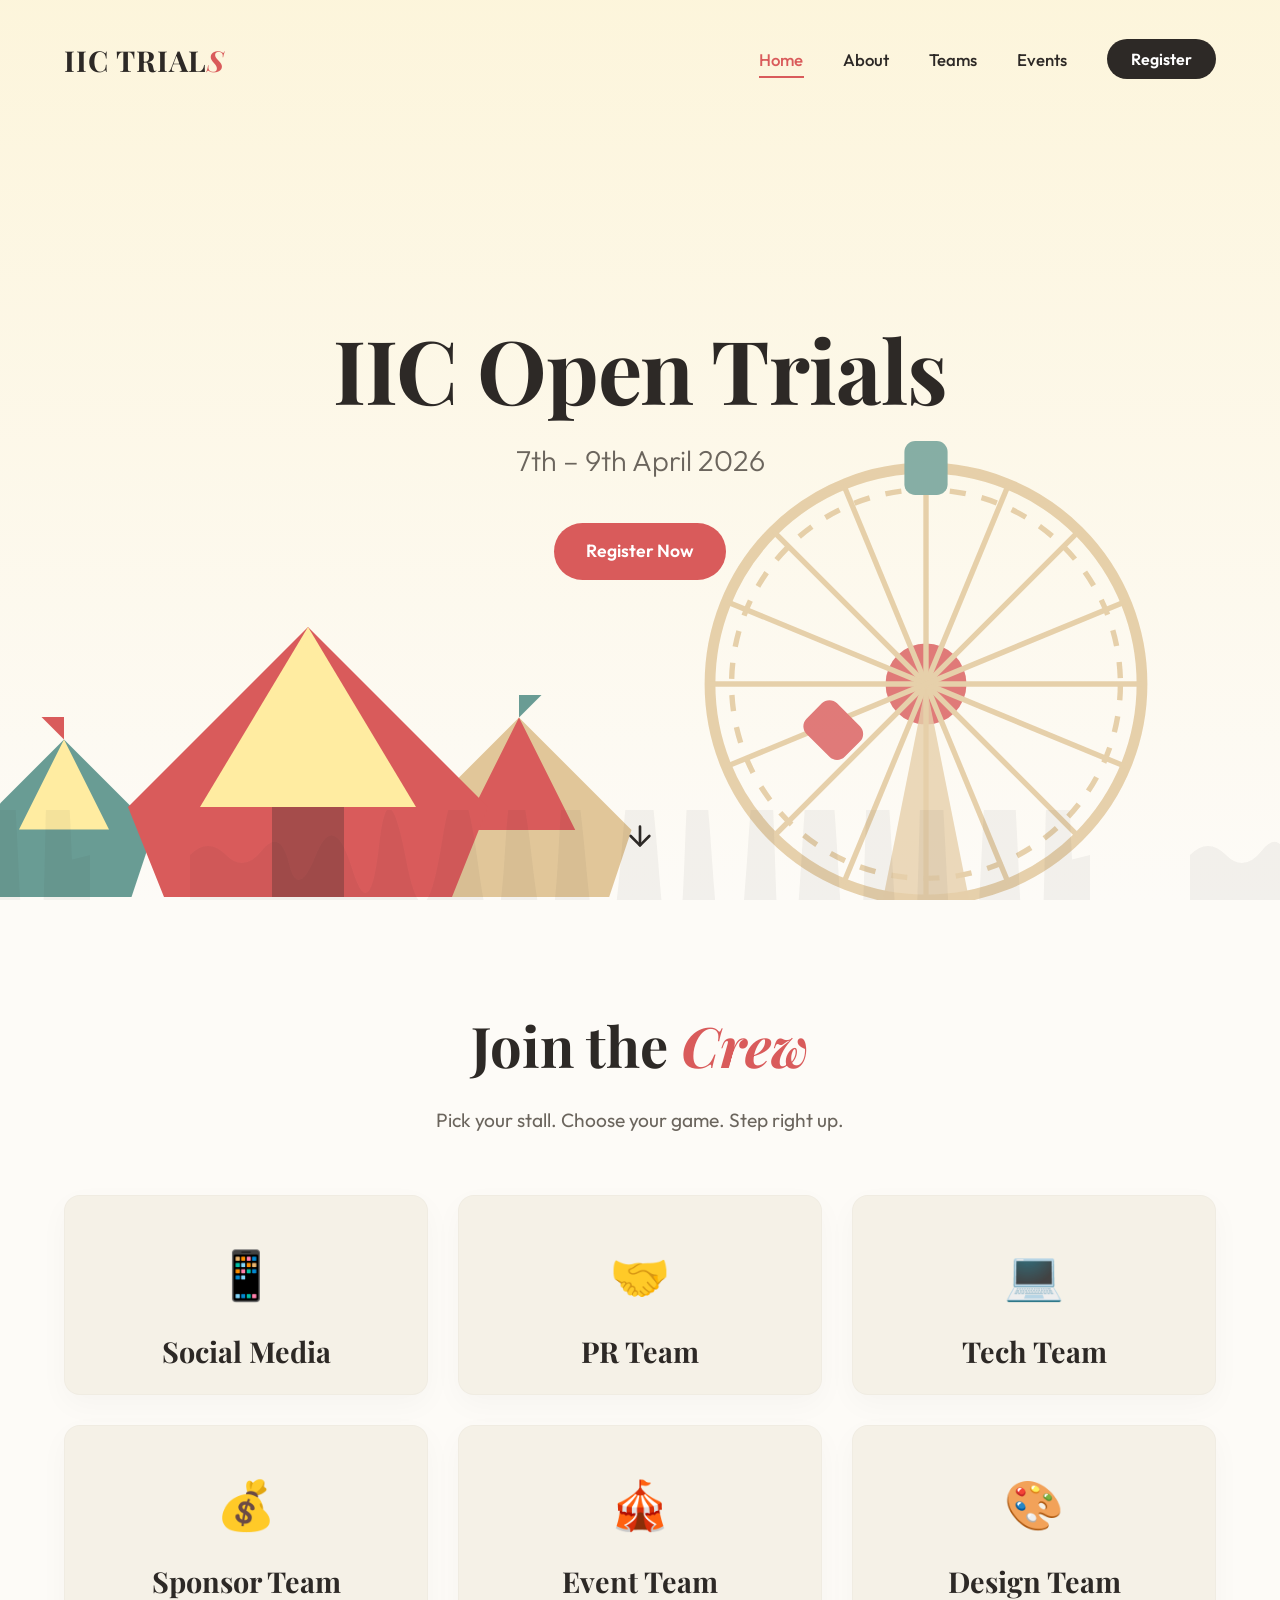
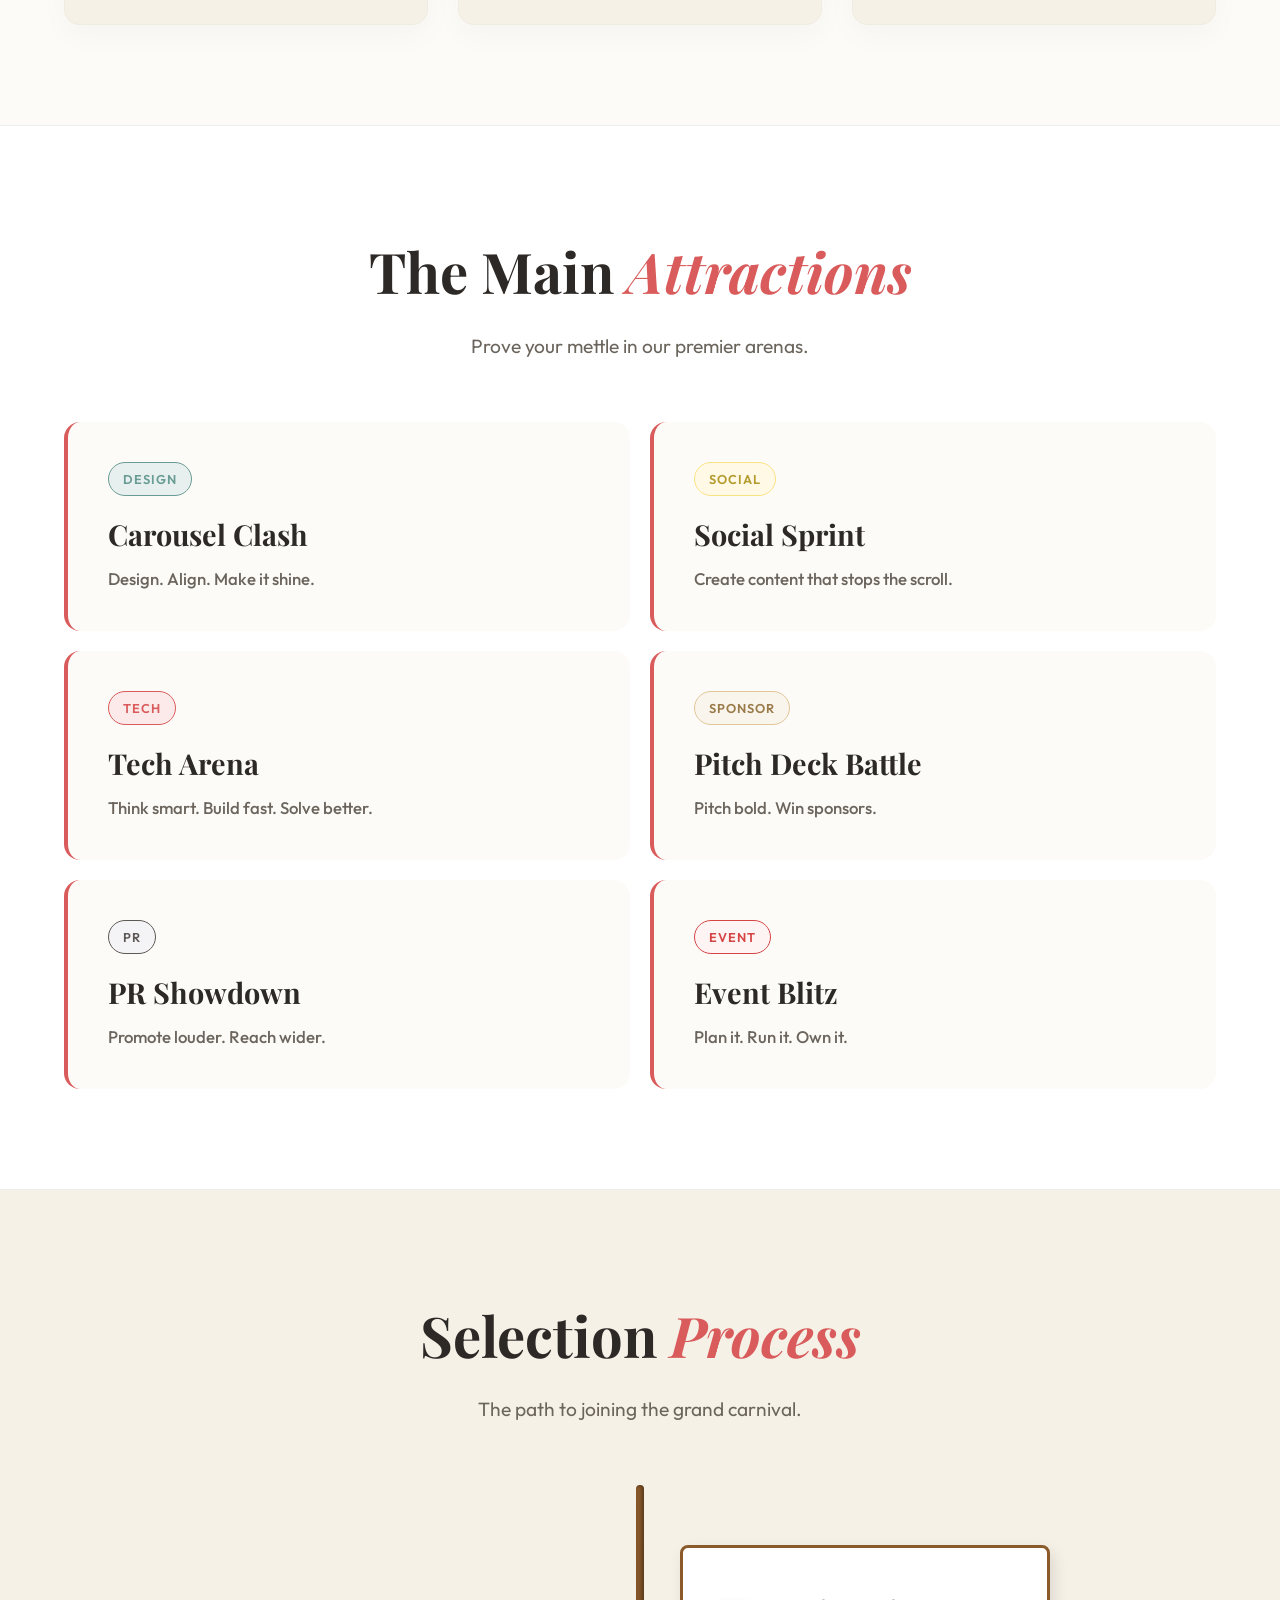
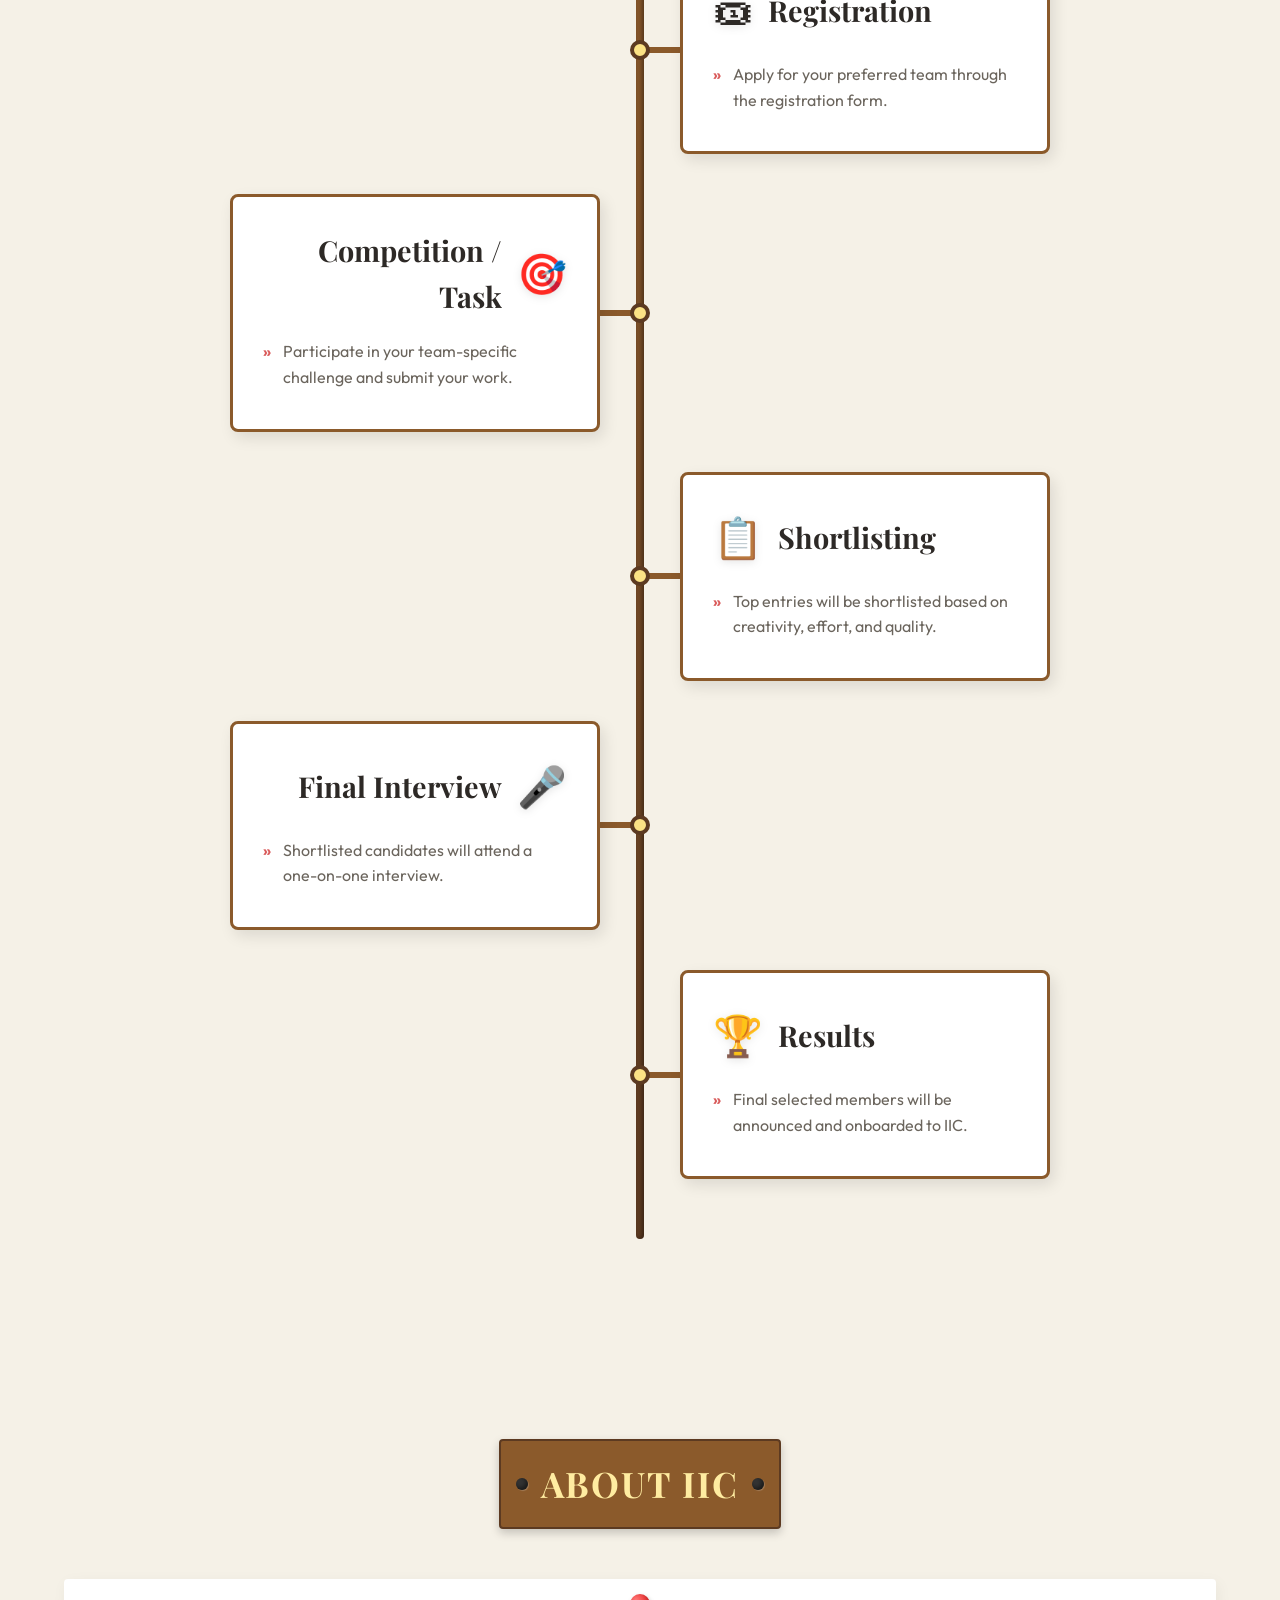
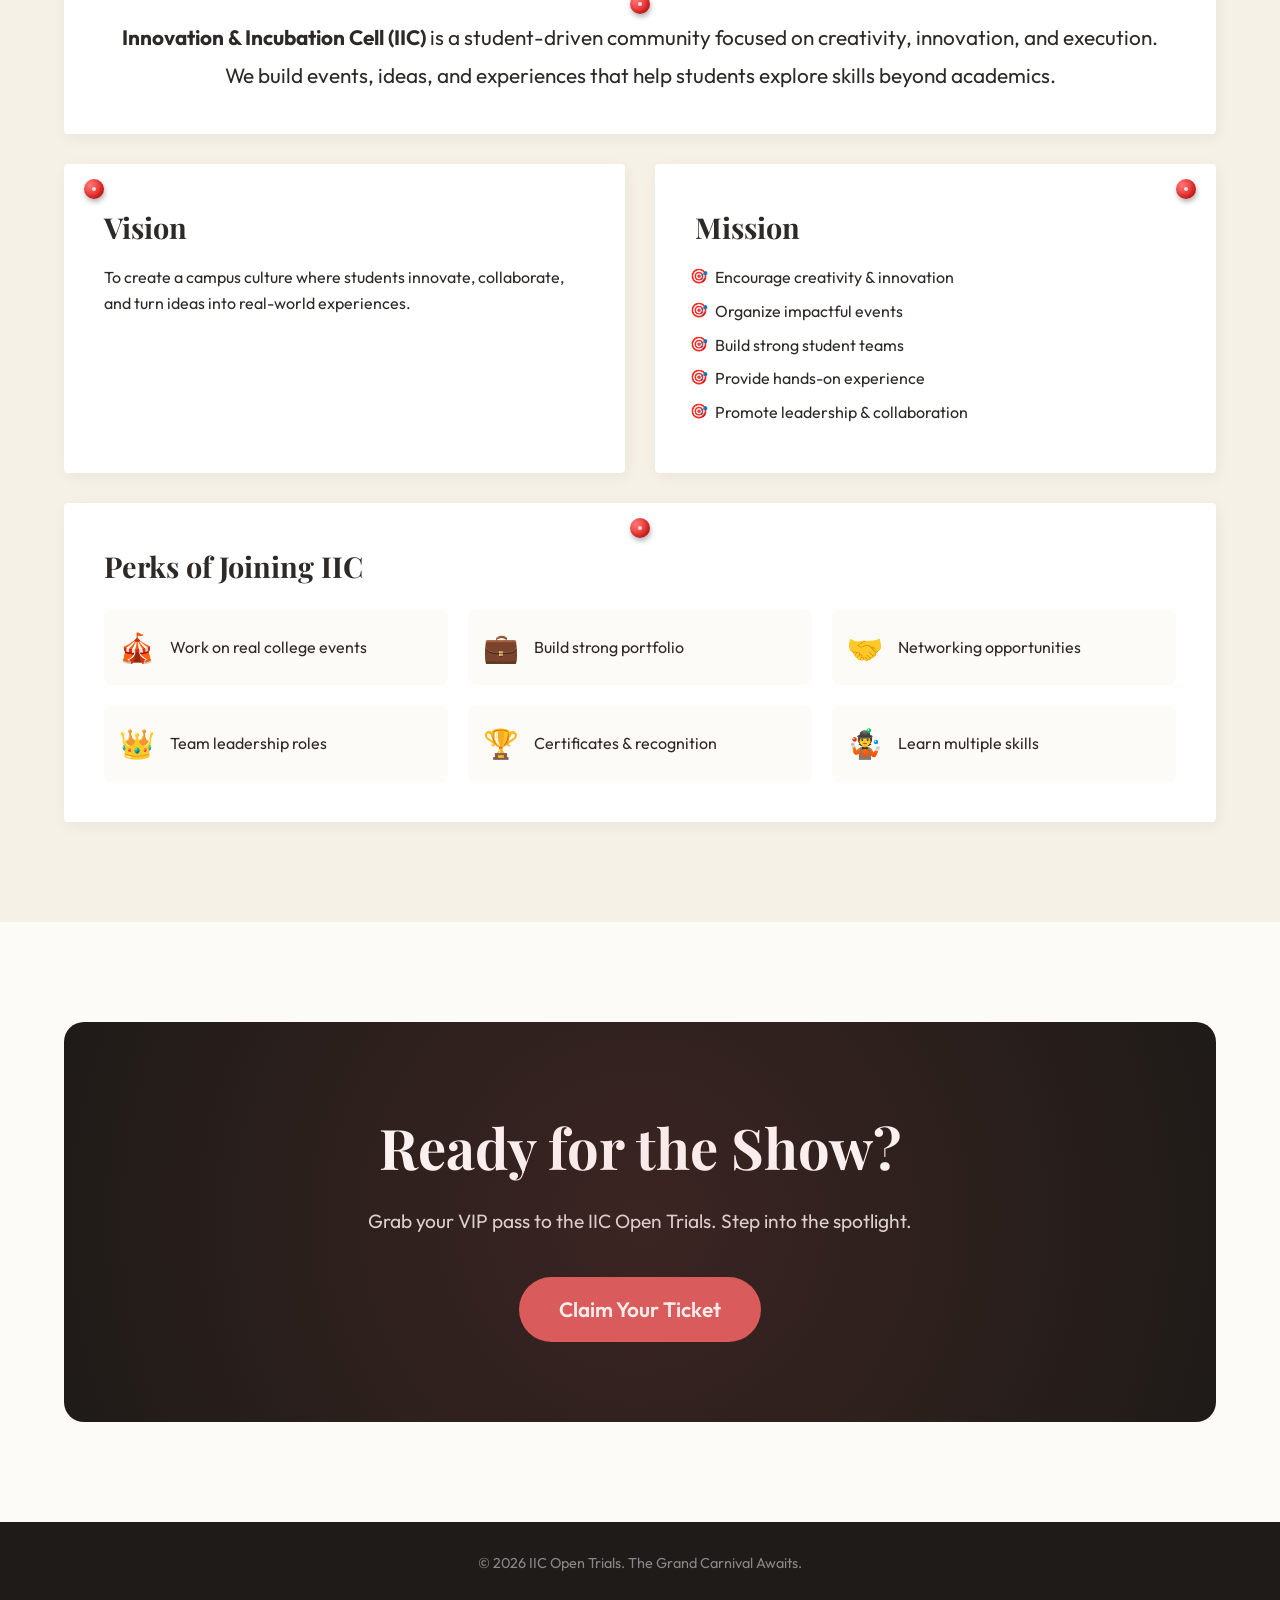
==== index.html @ b2291768 "feat: initialize project with responsive carnival-themed styling and structure" ====
<!DOCTYPE html>
<html lang="en">

<head>
  <meta charset="UTF-8">
  <meta name="viewport" content="width=device-width, initial-scale=1.0">
  <title>IIC Open Trials 2026</title>
  <meta name="description"
    content="Register for the IIC Open Trials 2026. Join our diverse teams: Tech, PR, Design and more.">
  <link rel="preconnect" href="https://fonts.googleapis.com">
  <link rel="preconnect" href="https://fonts.gstatic.com" crossorigin>
  <link
    href="https://fonts.googleapis.com/css2?family=Outfit:wght@300;400;500;600;800&family=Playfair+Display:ital,wght@0,600;0,700;1,600&display=swap"
    rel="stylesheet">
  <link rel="stylesheet" href="style.css">
</head>

<body>

  <!-- NAVBAR -->
  <nav id="navbar" class="navbar">
    <div class="nav-container">
      <a href="#" class="logo">
        <span class="logo-text">IIC TRIAL<span class="highlight">S</span></span>
      </a>
      <ul class="nav-links">
        <li><a href="#home" class="nav-item active">Home</a></li>
        <li><a href="#about" class="nav-item">About</a></li>
        <li><a href="#teams" class="nav-item">Teams</a></li>
        <li><a href="#events" class="nav-item">Events</a></li>
        <li><a href="/register.html" class="btn-nav">Register</a></li>
        <div class="nav-underline"></div>
      </ul>
    </div>
  </nav>

  <!-- HERO SECTION -->
  <section id="home" class="hero">
    <div class="hero-bg">
      <div class="sky-gradient"></div>

      <!-- Subtle Fireworks -->
      <div class="fireworks-container">
        <div class="fw fw-1"></div>
        <div class="fw fw-2"></div>
        <div class="fw fw-3"></div>
      </div>

      <!-- Giant Wheel -->
      <div class="ferris-wheel-container">
        <svg class="ferris-wheel" viewBox="0 0 200 200" xmlns="http://www.w3.org/2000/svg">
          <circle cx="100" cy="100" r="80" stroke="#E1C699" stroke-width="4" fill="none" />
          <circle cx="100" cy="100" r="72" stroke="#E1C699" stroke-width="2" stroke-dasharray="6,6" fill="none" />
          <circle cx="100" cy="100" r="15" fill="#D95B5B" />
          <!-- Spokes -->
          <g stroke="#E1C699" stroke-width="2">
            <line x1="100" y1="20" x2="100" y2="180" />
            <line x1="20" y1="100" x2="180" y2="100" />
            <line x1="43.4" y1="43.4" x2="156.6" y2="156.6" />
            <line x1="43.4" y1="156.6" x2="156.6" y2="43.4" />
            <line x1="69.4" y1="26" x2="130.6" y2="174" />
            <line x1="130.6" y1="26" x2="69.4" y2="174" />
            <line x1="26" y1="69.4" x2="174" y2="130.6" />
            <line x1="26" y1="130.6" x2="174" y2="69.4" />
          </g>
          <!-- Capsules (These rotate counter to the wheel via CSS to stay upright) -->
          <g class="capsules">
            <rect x="92" y="10" width="16" height="20" rx="4" fill="#699C94" class="capsule"
              transform="rotate(0, 100, 100)" />
            <rect x="92" y="10" width="16" height="20" rx="4" fill="#D95B5B" class="capsule"
              transform="rotate(45, 100, 100)" />
            <rect x="92" y="10" width="16" height="20" rx="4" fill="#FFECA1" class="capsule"
              transform="rotate(90, 100, 100)" />
            <rect x="92" y="10" width="16" height="20" rx="4" fill="#699C94" class="capsule"
              transform="rotate(135, 100, 100)" />
            <rect x="92" y="10" width="16" height="20" rx="4" fill="#D95B5B" class="capsule"
              transform="rotate(180, 100, 100)" />
            <rect x="92" y="10" width="16" height="20" rx="4" fill="#FFECA1" class="capsule"
              transform="rotate(225, 100, 100)" />
            <rect x="92" y="10" width="16" height="20" rx="4" fill="#699C94" class="capsule"
              transform="rotate(270, 100, 100)" />
            <rect x="92" y="10" width="16" height="20" rx="4" fill="#D95B5B" class="capsule"
              transform="rotate(315, 100, 100)" />
          </g>
          <!-- Base -->
          <path d="M 80 200 L 100 100 L 120 200 Z" fill="#E1C699" opacity="0.8" />
        </svg>
      </div>

      <!-- Tents -->
      <div class="tents-container">
        <!-- Big Tent -->
        <div class="tent tent-main">
          <svg viewBox="0 0 200 150" xmlns="http://www.w3.org/2000/svg">
            <path d="M 100 0 L 0 100 L 20 150 L 180 150 L 200 100 Z" fill="#D95B5B" />
            <path d="M 100 0 L 40 100 L 160 100 Z" fill="#FFECA1" />
            <path d="M 60 100 L 60 150 L 140 150 L 140 100 Z" fill="#D95B5B" />
            <path d="M 80 100 L 80 150 L 120 150 L 120 100 Z" fill="#2D2926" opacity="0.3" /> <!-- Door -->
            <polygon points="100,0 80,-20 100,-40" fill="#E1C699" class="flag" />
          </svg>
        </div>
        <!-- Side Tent Left -->
        <div class="tent tent-side-l">
          <svg viewBox="0 0 100 80" xmlns="http://www.w3.org/2000/svg">
            <path d="M 50 10 L 10 50 L 20 80 L 80 80 L 90 50 Z" fill="#699C94" />
            <path d="M 50 10 L 30 50 L 70 50 Z" fill="#FFECA1" />
            <polygon points="50,10 40,0 50,-10" fill="#D95B5B" class="flag" />
          </svg>
        </div>
        <!-- Side Tent Right -->
        <div class="tent tent-side-r">
          <svg viewBox="0 0 120 90" xmlns="http://www.w3.org/2000/svg">
            <path d="M 60 10 L 10 60 L 20 90 L 100 90 L 110 60 Z" fill="#E1C699" />
            <path d="M 60 10 L 35 60 L 85 60 Z" fill="#D95B5B" />
            <polygon points="60,10 70,0 60,-10" fill="#699C94" class="flag" />
          </svg>
        </div>
      </div>

      <!-- Crowd Silhouettes -->
      <div class="crowd"></div>
    </div>

    <!-- Hero Content -->
    <div class="hero-content fade-in-up delay-3s">
      <h1 class="hero-title">IIC Open Trials</h1>
      <h2 class="hero-subtitle">7th – 9th April 2026</h2>
      <a href="/register.html" class="btn-primary animate-hover">Register Now</a>
    </div>

    <div class="scroll-indicator">
      <a href="#teams">
        <svg width="32" height="32" viewBox="0 0 24 24" fill="none" stroke="currentColor" stroke-width="2"
          stroke-linecap="round" stroke-linejoin="round" class="arrow-bounce">
          <line x1="12" y1="5" x2="12" y2="19"></line>
          <polyline points="19 12 12 19 5 12"></polyline>
        </svg>
      </a>
    </div>
  </section>

  <!-- TEAMS SECTION -->
  <section id="teams" class="teams section-pad reveal-on-scroll">
    <div class="container">
      <div class="section-header">
        <h2 class="section-title">Join the <span class="highlight">Crew</span></h2>
        <p class="section-desc">Pick your stall. Choose your game. Step right up.</p>
      </div>

      <div class="teams-grid">

        <!-- Social Media -->
        <div class="team-card stall-paper">
          <div class="card-front">
            <span class="card-icon">📱</span>
            <h3>Social Media</h3>
          </div>
          <div class="card-expand">
            <p>Tell the story of the grandest carnival in town.</p>
            <ul class="roles-list">
              <li>Create Instagram posts & reels</li>
              <li>Write captions & hashtags</li>
              <li>Cover events (photo/video)</li>
              <li>Edit reels & highlights</li>
            </ul>
            <a href="/register.html" class="btn-secondary">Apply Now</a>
          </div>
        </div>

        <!-- PR Team -->
        <div class="team-card stall-paper">
          <div class="card-front">
            <span class="card-icon">🤝</span>
            <h3>PR Team</h3>
          </div>
          <div class="card-expand">
            <p>Bridge the gap between the audience and the magic.</p>
            <ul class="roles-list">
              <li>Promote events across campus</li>
              <li>Handle announcements & outreach</li>
              <li>Coordinate with other clubs</li>
              <li>Manage collaborations</li>
            </ul>
            <a href="/register.html" class="btn-secondary">Apply Now</a>
          </div>
        </div>

        <!-- Tech Team -->
        <div class="team-card stall-paper">
          <div class="card-front">
            <span class="card-icon">💻</span>
            <h3>Tech Team</h3>
          </div>
          <div class="card-expand">
            <p>Architect the digital backbone of the show.</p>
            <ul class="roles-list">
              <li>Build and maintain event websites</li>
              <li>Handle registration systems & forms</li>
              <li>Manage technical setup during events</li>
              <li>Solve on-spot tech issues</li>

            </ul>
            <a href="/register.html" class="btn-secondary">Apply Now</a>
          </div>
        </div>

        <!-- Sponsor Team -->
        <div class="team-card stall-paper">
          <div class="card-front">
            <span class="card-icon">💰</span>
            <h3>Sponsor Team</h3>
          </div>
          <div class="card-expand">
            <p>Fuel the spectacle and build vital connections.</p>
            <ul class="roles-list">
              <li>Reach out to potential sponsors</li>
              <li>Create sponsor pitch decks</li>
              <li>Communicate with brands</li>
              <li>Explain sponsorship benefits</li>

            </ul>
            <a href="/register.html" class="btn-secondary">Apply Now</a>
          </div>
        </div>

        <!-- Event Team -->
        <div class="team-card stall-paper">
          <div class="card-front">
            <span class="card-icon">🎪</span>
            <h3>Event Team</h3>
          </div>
          <div class="card-expand">
            <p>Orchestrate chaos into a breathtaking spectacle.</p>
            <ul class="roles-list">
              <li>Plan event concepts & activities</li>
              <li>Create event timelines</li>
              <li>Handle decorations & theme setup</li>
              <li>Manage stage & venue design</li>

            </ul>
            <a href="/register.html" class="btn-secondary">Apply Now</a>
          </div>
        </div>

        <!-- Design Team -->
        <div class="team-card stall-paper">
          <div class="card-front">
            <span class="card-icon">🎨</span>
            <h3>Design Team</h3>
          </div>
          <div class="card-expand">
            <p>Craft the visual identity of the grand carnival.</p>
            <ul class="roles-list">
              <li>Design posters & creatives</li>
              <li>Create Instagram carousels</li>
              <li>Design banners & standees</li>
              <li>Create digital assets for social media</li>

            </ul>
            <a href="/register.html" class="btn-secondary">Apply Now</a>
          </div>
        </div>

      </div>
    </div>
  </section>

  <!-- EVENTS SECTION -->
  <section id="events" class="events section-pad reveal-on-scroll">
    <div class="container">
      <div class="section-header">
        <h2 class="section-title">The Main <span class="highlight">Attractions</span></h2>
        <p class="section-desc">Prove your mettle in our premier arenas.</p>
      </div>

      <div class="events-layout">
        
        <!-- Carousel Clash -->
        <div class="event-card">
          <div class="card-visible">
            <span class="badge badge-design">Design</span>
            <h3>Carousel Clash</h3>
            <p class="hero-line">Design. Align. Make it shine.</p>
          </div>
          <div class="card-rules-wrapper">
            <div class="card-rules">
              <h4>Rules:</h4>
              <ul>
                <li>Size: Instagram 4:5</li>
                <li>Format: 1 row × 3 columns carousel</li>
                <li>Theme shared at start</li>
                <li>Submit PNG/PDF + editable link</li>
                <li>Individual participation only</li>
                <li>Late submission not accepted</li>
              </ul>
            </div>
          </div>
        </div>

        <!-- Social Sprint -->
        <div class="event-card">
          <div class="card-visible">
            <span class="badge badge-social">Social</span>
            <h3>Social Sprint</h3>
            <p class="hero-line">Create content that stops the scroll.</p>
          </div>
          <div class="card-rules-wrapper">
            <div class="card-rules">
              <h4>Rules:</h4>
              <ul>
                <li>Mode: Online submission</li>
                <li>Choose one category</li>
                <li>Content must be original</li>
                <li>Video editing uses provided clips</li>
                <li>Follow given theme</li>
                <li>Submit before deadline</li>
                <li>Individual participation only</li>
              </ul>
            </div>
          </div>
        </div>

        <!-- Tech Arena -->
        <div class="event-card">
          <div class="card-visible">
            <span class="badge badge-tech">Tech</span>
            <h3>Tech Arena</h3>
            <p class="hero-line">Think smart. Build fast. Solve better.</p>
          </div>
          <div class="card-rules-wrapper">
            <div class="card-rules">
              <h4>Rules:</h4>
              <ul>
                <li>Solve given problem / idea</li>
                <li>Any tech stack allowed</li>
                <li>Submit explanation or demo</li>
                <li>Must be your own work</li>
                <li>Individual participation only</li>
              </ul>
            </div>
          </div>
        </div>

        <!-- Pitch Deck Battle -->
        <div class="event-card">
          <div class="card-visible">
            <span class="badge badge-sponsor">Sponsor</span>
            <h3>Pitch Deck Battle</h3>
            <p class="hero-line">Pitch bold. Win sponsors.</p>
          </div>
          <div class="card-rules-wrapper">
            <div class="card-rules">
              <h4>Rules:</h4>
              <ul>
                <li>Max 5 slides pitch deck</li>
                <li>Choose any brand</li>
                <li>Include sponsor benefits</li>
                <li>Submit presentation link</li>
                <li>Individual participation only</li>
              </ul>
            </div>
          </div>
        </div>

        <!-- PR Showdown -->
        <div class="event-card">
          <div class="card-visible">
            <span class="badge badge-pr">PR</span>
            <h3>PR Showdown</h3>
            <p class="hero-line">Promote louder. Reach wider.</p>
          </div>
          <div class="card-rules-wrapper">
            <div class="card-rules">
              <h4>Rules:</h4>
              <ul>
                <li>Create promotion strategy</li>
                <li>Include outreach plan</li>
                <li>Write announcement copy</li>
                <li>Submit document link</li>
                <li>Individual participation only</li>
              </ul>
            </div>
          </div>
        </div>

        <!-- Event Blitz -->
        <div class="event-card">
          <div class="card-visible">
            <span class="badge badge-event">Event</span>
            <h3>Event Blitz</h3>
            <p class="hero-line">Plan it. Run it. Own it.</p>
          </div>
          <div class="card-rules-wrapper">
            <div class="card-rules">
              <h4>Rules:</h4>
              <ul>
                <li>Plan one college event</li>
                <li>Include budget & timeline</li>
                <li>Define roles & execution</li>
                <li>Submit document link</li>
                <li>Individual participation only</li>
              </ul>
            </div>
          </div>
        </div>

      </div>
    </div>
  </section>

  <!-- SELECTION PROCESS SECTION -->
  <section id="process" class="process section-pad">
    <div class="container">
      <div class="section-header reveal-on-scroll">
        <h2 class="section-title">Selection <span class="highlight">Process</span></h2>
        <p class="section-desc">The path to joining the grand carnival.</p>
      </div>

      <div class="timeline">
        <div class="timeline-line"></div>

        <!-- Step 1 -->
        <div class="timeline-step reveal-on-scroll delay-1">
          <div class="timeline-marker"></div>
          <div class="timeline-card stall-paper">
            <div class="step-header">
              <span class="step-icon">🎟</span>
              <h3>Registration</h3>
            </div>
            <ul>
              <li>Apply for your preferred team through the registration form.</li>
            </ul>
          </div>
        </div>

        <!-- Step 2 -->
        <div class="timeline-step reveal-on-scroll delay-2">
          <div class="timeline-marker"></div>
          <div class="timeline-card stall-paper">
            <div class="step-header">
              <span class="step-icon">🎯</span>
              <h3>Competition / Task</h3>
            </div>
            <ul>
              <li>Participate in your team-specific challenge and submit your work.</li>
            </ul>
          </div>
        </div>

        <!-- Step 3 -->
        <div class="timeline-step reveal-on-scroll delay-3">
          <div class="timeline-marker"></div>
          <div class="timeline-card stall-paper">
            <div class="step-header">
              <span class="step-icon">📋</span>
              <h3>Shortlisting</h3>
            </div>
            <ul>
              <li>Top entries will be shortlisted based on creativity, effort, and quality.</li>
            </ul>
          </div>
        </div>

        <!-- Step 4 -->
        <div class="timeline-step reveal-on-scroll delay-4">
          <div class="timeline-marker"></div>
          <div class="timeline-card stall-paper">
            <div class="step-header">
              <span class="step-icon">🎤</span>
              <h3>Final Interview</h3>
            </div>
            <ul>
              <li>Shortlisted candidates will attend a one-on-one interview.</li>
            </ul>
          </div>
        </div>

        <!-- Step 5 -->
        <div class="timeline-step reveal-on-scroll delay-5">
          <div class="timeline-marker"></div>
          <div class="timeline-card stall-paper">
            <div class="step-header">
              <span class="step-icon">🏆</span>
              <h3>Results</h3>
            </div>
            <ul>
              <li>Final selected members will be announced and onboarded to IIC.</li>
            </ul>
          </div>
        </div>
      </div>
    </div>
  </section>

  <!-- ABOUT SECTION -->
  <section id="about" class="about section-pad">
    <div class="container">
      <div class="wooden-board-wrapper reveal-on-scroll">
        <div class="wooden-board">
          <div class="nail nail-left"></div>
          <h2 class="board-text">ABOUT IIC</h2>
          <div class="nail nail-right"></div>
        </div>
      </div>

      <div class="about-grid">
        <!-- 1. What is IIC -->
        <div class="about-card pinned-paper intro-card col-span-2 reveal-on-scroll delay-1">
          <div class="paper-pin pin-top-center"></div>
          <p class="intro-text">
            <strong>Innovation & Incubation Cell (IIC)</strong> is a student-driven community focused on creativity,
            innovation, and execution.<br>We build events, ideas, and experiences that help students explore skills
            beyond academics.
          </p>
        </div>

        <!-- 2. Vision -->
        <div class="about-card pinned-paper vision-card reveal-on-scroll delay-2">
          <div class="paper-pin pin-top-left"></div>
          <h3>Vision</h3>
          <p>
            To create a campus culture where students innovate, collaborate, and turn ideas into real-world experiences.
          </p>
        </div>

        <!-- 3. Mission -->
        <div class="about-card pinned-paper mission-card reveal-on-scroll delay-3">
          <div class="paper-pin pin-top-right"></div>
          <h3>Mission</h3>
          <ul class="mission-list">
            <li>Encourage creativity & innovation</li>
            <li>Organize impactful events</li>
            <li>Build strong student teams</li>
            <li>Provide hands-on experience</li>
            <li>Promote leadership & collaboration</li>
          </ul>
        </div>

        <!-- 4. Perks -->
        <div class="about-card pinned-paper perks-wrapper col-span-2 reveal-on-scroll delay-4">
          <div class="paper-pin pin-top-center"></div>
          <h3>Perks of Joining IIC</h3>
          <div class="perks-grid">
            <div class="perk-item">
              <span class="perk-icon">🎪</span>
              <span>Work on real college events</span>
            </div>
            <div class="perk-item">
              <span class="perk-icon">💼</span>
              <span>Build strong portfolio</span>
            </div>
            <div class="perk-item">
              <span class="perk-icon">🤝</span>
              <span>Networking opportunities</span>
            </div>
            <div class="perk-item">
              <span class="perk-icon">👑</span>
              <span>Team leadership roles</span>
            </div>
            <div class="perk-item">
              <span class="perk-icon">🏆</span>
              <span>Certificates & recognition</span>
            </div>
            <div class="perk-item">
              <span class="perk-icon">🤹</span>
              <span>Learn multiple skills</span>
            </div>
          </div>
        </div>
      </div>
    </div>
  </section>

  <!-- REGISTER / CTA SECTION -->
  <!-- REGISTER / CTA SECTION -->
  <section id="register" class="cta section-pad reveal-on-scroll">
    <div class="container">
      <div class="cta-box stall-paper">
        <h2 class="section-title">Ready for the Show?</h2>
        <p>Grab your VIP pass to the IIC Open Trials. Step into the spotlight.</p>
        <a href="/register.html" class="btn-primary animate-hover btn-large">Claim Your Ticket</a>
      </div>
    </div>
  </section>

  <footer class="footer">
    <div class="container">
      <p>&copy; 2026 IIC Open Trials. The Grand Carnival Awaits.</p>
    </div>
  </footer>

  <script src="script.js"></script>
</body>

</html>
---- style.css ----
/* =========================================
   VARIABLES & DESIGN SYSTEM
   ========================================= */
:root {
  /* Premium Light Carnival Palette */
  --bg-dark: #1F1B18;       /* Very dark warm gray (for contrast) */
  --bg-cream: #FDFBF7;      /* Clean cream modern base */
  --bg-paper: #F5F1E7;      /* Slightly darker cream for cards */
  --color-yellow: #FBE285;  /* Pastel Yellow */
  --color-red: #D95B5B;     /* Muted Premium Red */
  --color-teal: #699C94;    /* Subtle Carnival Teal */
  --color-gold: #E1C699;    /* Muted Gold */
  
  --text-main: #2D2926;     /* Dark Charcoal - highly readable */
  --text-muted: #6B655D;    /* Muted for paragraphs */
  
  /* Fonts */
  --font-heading: 'Playfair Display', serif;
  --font-body: 'Outfit', sans-serif;

  /* Layout */
  --max-width: 1200px;
  --nav-height: 120px;
  --nav-height-scrolled: 70px;
  
  /* Easing */
  --ease-smooth: cubic-bezier(0.25, 1, 0.5, 1);
  --ease-elastic: cubic-bezier(0.68, -0.55, 0.26, 1.55);
}

/* =========================================
   BASE RESET
   ========================================= */
* {
  margin: 0;
  padding: 0;
  box-sizing: border-box;
}

html {
  scroll-behavior: smooth;
}

body {
  font-family: var(--font-body);
  background-color: var(--bg-cream);
  color: var(--text-main);
  line-height: 1.6;
  overflow-x: hidden;
}

a {
  text-decoration: none;
  color: inherit;
}

ul {
  list-style: none;
}

.container {
  width: 90%;
  max-width: var(--max-width);
  margin: 0 auto;
}

.section-pad {
  padding: 100px 0;
  scroll-margin-top: 80px; /* Offset for fixed sticky navbar */
}

.section-header {
  text-align: center;
  margin-bottom: 60px;
}

.section-title {
  font-family: var(--font-heading);
  font-size: 3.5rem;
  color: var(--text-main);
  margin-bottom: 15px;
}

.section-desc {
  font-size: 1.2rem;
  color: var(--text-muted);
}

.highlight {
  color: var(--color-red);
  font-style: italic;
}

/* =========================================
   BUTTONS
   ========================================= */
.btn-primary {
  display: inline-block;
  background-color: var(--color-red);
  color: #fff;
  padding: 14px 32px;
  border-radius: 50px;
  font-weight: 600;
  font-size: 1.1rem;
  transition: transform 0.4s var(--ease-elastic), box-shadow 0.4s var(--ease-smooth), background-color 0.3s;
  cursor: pointer;
  border: none;
  font-family: var(--font-body);
}

.btn-primary:hover {
  transform: translateY(-4px) scale(1.02);
  box-shadow: 0 10px 25px rgba(217, 91, 91, 0.3);
  background-color: #C04A4A;
}

.btn-secondary {
  display: inline-block;
  background-color: transparent;
  color: var(--color-red);
  padding: 10px 24px;
  border-radius: 50px;
  font-weight: 600;
  border: 2px solid var(--color-red);
  transition: all 0.3s var(--ease-smooth);
  cursor: pointer;
  font-family: var(--font-body);
  margin-top: 15px;
}

.btn-secondary:hover {
  background-color: var(--color-red);
  color: #fff;
}

/* =========================================
   NAVBAR
   ========================================= */
.navbar {
  position: fixed;
  top: 0;
  left: 0;
  width: 100%;
  height: var(--nav-height);
  padding: 0 5%;
  display: flex;
  align-items: center;
  background-color: transparent;
  transition: height 0.4s var(--ease-smooth), background-color 0.4s var(--ease-smooth), box-shadow 0.4s var(--ease-smooth), filter 0.4s;
  z-index: 1000;
}

.navbar.scrolled {
  height: var(--nav-height-scrolled);
  background-color: rgba(253, 251, 247, 0.95);
  backdrop-filter: blur(10px);
  box-shadow: 0 4px 30px rgba(0, 0, 0, 0.05);
}

.nav-container {
  width: 100%;
  max-width: var(--max-width);
  margin: 0 auto;
  display: flex;
  justify-content: space-between;
  align-items: center;
}

.logo {
  font-family: var(--font-heading);
  font-size: 1.8rem;
  font-weight: 700;
  letter-spacing: 1px;
}

.logo .highlight {
  color: var(--color-red);
}

.nav-links {
  display: flex;
  align-items: center;
  gap: 40px;
  position: relative;
  transition: gap 0.4s var(--ease-smooth);
}

.navbar.scrolled .nav-links {
  gap: 30px;
}

.nav-item {
  font-weight: 500;
  font-size: 1.05rem;
  color: var(--text-main);
  position: relative;
  padding: 5px 0;
  transition: color 0.3s;
}

.nav-item:hover, .nav-item.active {
  color: var(--color-red);
}

/* Active Underline slide animation */
.nav-underline {
  position: absolute;
  bottom: -5px;
  height: 2px;
  background-color: var(--color-red);
  transition: width 0.3s var(--ease-smooth), left 0.3s var(--ease-smooth);
  width: 0;
  left: 0;
}

.btn-nav {
  background-color: var(--text-main);
  color: #fff;
  padding: 10px 24px;
  border-radius: 50px;
  font-weight: 600;
  transition: background-color 0.3s, transform 0.3s;
}

.btn-nav:hover {
  background-color: var(--color-red);
  transform: translateY(-2px);
}

/* =========================================
   HERO SECTION (Cinematic SVG Illustrated)
   ========================================= */
.hero {
  position: relative;
  height: 100vh;
  min-height: 700px;
  display: flex;
  align-items: center;
  justify-content: center;
  text-align: center;
  overflow: hidden;
  background-color: var(--bg-cream); /* Starts with cream */
}

.hero-bg {
  position: absolute;
  top: 0;
  left: 0;
  width: 100%;
  height: 100%;
  z-index: 1;
  pointer-events: none;
}

.sky-gradient {
  position: absolute;
  top: 0;
  left: 0;
  width: 100%;
  height: 100%;
  /* Animate gradient shift or keep it static pastel */
  background: linear-gradient(180deg, rgba(251, 226, 133, 0.3) 0%, rgba(253, 251, 247, 1) 100%);
  opacity: 0.8;
}

/* Background SVGs Positioned relative to hero */
.ferris-wheel-container {
  position: absolute;
  bottom: 0;
  right: 15%;
  width: 60vh;
  height: 60vh;
  transform: translateX(20%) translateY(10%);
  opacity: 0.8;
}

.ferris-wheel {
  width: 100%;
  height: 100%;
  animation: rotateWheel 40s linear infinite;
  transform-origin: center;
}

@keyframes rotateWheel {
  0% { transform: rotate(0deg); }
  100% { transform: rotate(360deg); }
}

/* Counter-rotate capsules so they don't tip over */
.capsule {
  animation: counterRotateCapsule 40s linear infinite;
  transform-origin: 100px 10px; /* Origin relative to SVG internal coords (top of capsule attachment) */
}

@keyframes counterRotateCapsule {
  0% { transform: rotate(0deg); }
  100% { transform: rotate(-360deg); }
}

.tents-container {
  position: absolute;
  bottom: -5px; /* sit on bottom edge */
  left: 0;
  width: 100%;
  height: 35vh;
  display: flex;
  align-items: flex-end;
  justify-content: flex-start;
  padding-left: 5%;
}

.tent {
  position: absolute;
  bottom: 0;
}

.tent-main {
  left: 10%;
  width: 40vh;
  z-index: 3;
}
.tent-side-l {
  left: 5%;
  width: 25vh;
  z-index: 2;
  transform: translateX(-50%);
}
.tent-side-r {
  left: 30%;
  width: 30vh;
  z-index: 2;
}

/* Flags flutter */
.flag {
  animation: flutter 2s infinite alternate ease-in-out;
  transform-origin: bottom center;
}
@keyframes flutter {
  0% { transform: rotate(-5deg) scaleY(1); }
  100% { transform: rotate(5deg) scaleY(0.9); }
}

/* Silhouettes */
.crowd {
  position: absolute;
  bottom: 0;
  left: 0;
  width: 100%;
  height: 10vh;
  background: url('data:image/svg+xml;utf8,<svg width="1000" height="100" viewBox="0 0 1000 100" xmlns="http://www.w3.org/2000/svg"><path d="M0,100 L0,50 Q20,30 40,50 T80,45 T110,60 T140,50 T180,65 T210,40 T240,55 T280,35 T320,60 T350,45 T380,55 T410,35 T440,60 T480,40 T520,55 T550,40 T580,55 T620,40 T650,55 T680,45 T720,60 T750,40 T780,50 T810,35 T840,55 T880,40 T920,50 T950,40 T980,55 L1000,50 L1000,100 Z" fill="%232D2926" opacity="0.05"/></svg>') repeat-x bottom;
  background-size: 1000px 100%;
  z-index: 4;
}

/* Fireworks */
.fireworks-container {
  position: absolute;
  top: 0;
  left: 0;
  width: 100%;
  height: 50%;
}
.fw {
  position: absolute;
  width: 5px;
  height: 5px;
  border-radius: 50%;
  background-color: var(--color-yellow);
  box-shadow: 0 0 10px 2px var(--color-yellow);
  opacity: 0;
}
.fw-1 { top: 20%; left: 30%; animation: explode 4s infinite 1s; }
.fw-2 { top: 30%; right: 25%; animation: explode 5s infinite 2.5s; background-color: var(--color-red); box-shadow: 0 0 10px 2px var(--color-red);}
.fw-3 { top: 15%; right: 40%; animation: explode 6s infinite 4s; background-color: var(--color-teal); box-shadow: 0 0 10px 2px var(--color-teal);}

@keyframes explode {
  0% { transform: scale(0.5); opacity: 0; }
  20% { opacity: 0.6; }
  50% { transform: scale(4); opacity: 0; }
  100% { opacity: 0; }
}


.hero-content {
  position: relative;
  z-index: 10;
  max-width: 800px;
}

.hero-title {
  font-family: var(--font-heading);
  font-size: 5.5rem;
  line-height: 1.1;
  color: var(--text-main);
  margin-bottom: 20px;
  letter-spacing: -1px;
}

.hero-subtitle {
  font-size: 1.8rem;
  font-weight: 300;
  color: var(--text-muted);
  margin-bottom: 40px;
}

/* Delay class for cinematic effect */
.delay-3s {
  animation: fadeInUp 1s var(--ease-smooth) forwards 1s; /* Shorter than 3s so the user isn't bored, but has delay */
  opacity: 0;
  transform: translateY(30px);
}

@keyframes fadeInUp {
  to {
    opacity: 1;
    transform: translateY(0);
  }
}

.scroll-indicator {
  position: absolute;
  bottom: 40px;
  left: 50%;
  transform: translateX(-50%);
  z-index: 10;
  color: var(--text-main);
  opacity: 0;
  animation: fadeIn 1s forwards 2s; /* Fade in after text */
}

@keyframes fadeIn { to { opacity: 1; } }

.arrow-bounce {
  animation: bounce 2s infinite var(--ease-smooth);
}

@keyframes bounce {
  0%, 20%, 50%, 80%, 100% { transform: translateY(0); }
  40% { transform: translateY(-15px); }
  60% { transform: translateY(-7px); }
}

/* =========================================
   TEAMS SECTION
   ========================================= */
.teams-grid {
  display: grid;
  grid-template-columns: repeat(3, 1fr);
  gap: 30px;
}

.team-card {
  position: relative;
  background-color: var(--bg-paper);
  border-radius: 16px;
  padding: 40px 30px;
  text-align: center;
  overflow: hidden;
  box-shadow: 0 10px 30px rgba(0,0,0,0.03);
  transition: all 0.5s var(--ease-smooth);
  cursor: pointer;
  border: 1px solid rgba(0,0,0,0.02);
  display: flex;
  flex-direction: column;
  height: 200px; /* Default height */
}

.card-front {
  position: relative;
  z-index: 2;
  transition: transform 0.4s var(--ease-smooth);
}

.card-icon {
  font-size: 3rem;
  display: block;
  margin-bottom: 15px;
}

.card-front h3 {
  font-family: var(--font-heading);
  font-size: 1.8rem;
  color: var(--text-main);
}

.card-expand {
  opacity: 0;
  transform: translateY(20px);
  transition: all 0.4s var(--ease-smooth);
  margin-top: 20px;
  max-height: 0;
  overflow: hidden;
}

.card-expand p {
  color: var(--text-muted);
  font-size: 0.95rem;
  margin-bottom: 15px;
}

.roles-list {
  text-align: left;
  margin-bottom: 20px;
  padding-left: 20px;
}

.roles-list li {
  font-size: 0.9rem;
  color: var(--text-main);
  margin-bottom: 5px;
  position: relative;
}

.roles-list li::before {
  content: "•";
  color: var(--color-red);
  font-weight: bold;
  position: absolute;
  left: -15px;
}

/* Hover effects */
.team-card:hover {
  height: 480px; /* Expanding height */
  transform: translateY(-10px);
  box-shadow: 0 20px 40px rgba(0,0,0,0.08);
  background-color: #fff;
}

.team-card:hover .card-front {
  transform: translateY(-10px);
}

.team-card:hover .card-expand {
  opacity: 1;
  transform: translateY(0);
  max-height: 400px;
}

/* =========================================
   EVENTS SECTION
   ========================================= */
.events {
  background-color: #fff; /* Distinct from cream */
  border-top: 1px solid #eee;
  border-bottom: 1px solid #eee;
}

.events-layout {
  display: grid;
  grid-template-columns: repeat(2, 1fr);
  gap: 20px;
}

.event-card {
  background-color: var(--bg-cream);
  padding: 40px;
  border-radius: 16px;
  border-left: 4px solid var(--color-red);
  transition: transform 0.4s var(--ease-smooth), box-shadow 0.4s var(--ease-smooth), background-color 0.4s;
  cursor: pointer;
  position: relative;
  overflow: hidden;
}

.badge {
  display: inline-block;
  padding: 6px 14px;
  border-radius: 30px;
  font-size: 0.8rem;
  font-weight: 600;
  text-transform: uppercase;
  letter-spacing: 1px;
  margin-bottom: 15px;
}

.badge-design { background: #E8F0EF; color: var(--color-teal); border: 1px solid var(--color-teal); }
.badge-social { background: #FFF9E6; color: #B39B2E; border: 1px solid var(--color-yellow); }
.badge-tech { background: #FCEAEA; color: var(--color-red); border: 1px solid var(--color-red); }
.badge-sponsor { background: #F9F4EC; color: #9A7B4A; border: 1px solid var(--color-gold); }
.badge-pr { background: #F4F4F6; color: #5C5855; border: 1px solid #5C5855; }
.badge-event { background: #FFF4F4; color: #D64545; border: 1px solid #D64545; }

.event-card h3 {
  font-family: var(--font-heading);
  font-size: 1.8rem;
  margin-bottom: 10px;
}

.event-card p {
  color: var(--text-muted);
}

.event-card:hover {
  transform: translateY(-5px);
  box-shadow: 0 15px 35px rgba(0,0,0,0.06);
  background-color: #fff;
}

/* Glow highlight on hover */
.event-card::after {
  content: '';
  position: absolute;
  top: 0;
  right: 0;
  width: 150px;
  height: 150px;
  background: radial-gradient(circle, rgba(251, 226, 133, 0.4) 0%, rgba(255,255,255,0) 70%);
  opacity: 0;
  transform: translate(50%, -50%);
  transition: opacity 0.4s var(--ease-smooth);
}

.event-card:hover::after {
  opacity: 1;
}

/* Event Cards Expandable Rules UI */
.card-visible {
  position: relative;
  z-index: 2;
}

.hero-line {
  font-weight: 500;
  color: #333;
  line-height: 1.4;
  margin-top: 5px;
  font-size: 1.05rem;
}

.card-rules-wrapper {
  display: grid;
  grid-template-rows: 0fr;
  transition: grid-template-rows 0.4s var(--ease-smooth);
}

.card-rules {
  overflow: hidden;
  opacity: 0;
  transition: opacity 0.4s var(--ease-smooth);
}

.event-card:hover .card-rules-wrapper {
  grid-template-rows: 1fr;
}

.event-card:hover .card-rules {
  opacity: 1;
}

.card-rules h4 {
  margin-top: 18px;
  margin-bottom: 8px;
  font-size: 0.95rem;
  font-family: var(--font-heading);
  text-transform: uppercase;
  letter-spacing: 0.5px;
  color: var(--color-red);
}

.card-rules ul {
  list-style: none;
  padding: 0;
  margin: 0;
}

.card-rules ul li {
  position: relative;
  padding-left: 16px;
  margin-bottom: 6px;
  font-size: 0.95rem;
  color: var(--text-muted);
}

.card-rules ul li::before {
  content: "•";
  color: var(--text-main);
  position: absolute;
  left: 0;
  top: 0;
}

/* =========================================
   CTA SECTION
   ========================================= */
.cta-box {
  background-color: var(--bg-dark);
  color: #fff;
  border-radius: 20px;
  padding: 80px 40px;
  text-align: center;
  position: relative;
  overflow: hidden;
}

.cta-box .section-title {
  color: #fff;
}

.cta-box p {
  font-size: 1.2rem;
  color: #DDD;
  margin-bottom: 40px;
}

.cta-box::before {
  content: '';
  position: absolute;
  top: -50%;
  left: -50%;
  width: 200%;
  height: 200%;
  background: radial-gradient(circle, rgba(217, 91, 91, 0.15) 0%, rgba(0,0,0,0) 50%);
  pointer-events: none;
}

.btn-large {
  padding: 16px 40px;
  font-size: 1.3rem;
}

/* =========================================
   REGISTER FORM (DARK THEME)
   ========================================= */
.register-form {
  margin-top: 40px;
  text-align: left;
}

.form-grid {
  display: grid;
  grid-template-columns: 1fr 1fr;
  gap: 20px;
  margin-bottom: 30px;
}

.input-group label {
  display: block;
  font-weight: 600;
  margin-bottom: 8px;
  color: #E1C699; /* muted gold to match dark theme */
}

.input-group input,
.input-group select {
  width: 100%;
  padding: 12px 15px;
  border: 1px solid rgba(255,255,255,0.1);
  border-radius: 6px;
  background: rgba(255,255,255,0.05);
  font-family: inherit;
  font-size: 1rem;
  color: #fff;
  transition: border-color 0.3s, box-shadow 0.3s, background 0.3s;
}

/* Fix dropdown options showing poorly sometimes on dark UI */
.input-group select option {
  background: var(--bg-dark);
  color: #fff;
}

.input-group input:focus,
.input-group select:focus {
  outline: none;
  border-color: var(--color-red);
  background: rgba(255,255,255,0.1);
  box-shadow: 0 0 0 3px rgba(217, 91, 91, 0.2);
}

.team-selection {
  margin-bottom: 40px;
}

.selection-title {
  font-size: 1.2rem;
  margin-bottom: 15px;
  color: #E1C699;
}

.checkbox-grid {
  display: grid;
  grid-template-columns: repeat(3, 1fr);
  gap: 15px;
}

.checkbox-item {
  display: flex;
  align-items: center;
  gap: 8px;
  cursor: pointer;
  background: rgba(255,255,255,0.05);
  padding: 10px 15px;
  border-radius: 6px;
  border: 1px solid rgba(255,255,255,0.05);
  transition: background-color 0.2s, transform 0.2s;
  color: #eee;
}

.checkbox-item:hover {
  background: rgba(255,255,255,0.1);
  transform: translateY(-2px);
}

.checkbox-item input[type="checkbox"] {
  width: 18px;
  height: 18px;
  accent-color: var(--color-red);
  cursor: pointer;
}

.btn-submit {
  width: 100%;
}

.hidden {
  display: none !important;
}

.success-msg {
  text-align: center;
  padding: 20px 0;
  animation: fadeIn 0.8s ease forwards;
}

.success-icon {
  font-size: 4rem;
  margin-bottom: 15px;
}

.success-msg h3 {
  font-family: var(--font-heading);
  font-size: 2rem;
  color: #FFF;
  margin-bottom: 10px;
}

.success-msg p {
  color: #E1C699 !important;
}

.footer {
  text-align: center;
  padding: 30px 0;
  background-color: var(--bg-dark);
  color: #888;
  font-size: 0.9rem;
}

/* =========================================
   SCROLL REVEAL ANIMATIONS
   ========================================= */
.reveal-on-scroll {
  opacity: 0;
  transform: translateY(40px);
  transition: opacity 0.8s var(--ease-smooth), transform 0.8s var(--ease-smooth);
}

.reveal-on-scroll.visible {
  opacity: 1;
  transform: translateY(0);
}

/* =========================================
   ABOUT SECTION
   ========================================= */
.about {
  background-color: var(--bg-paper);
}

.wooden-board-wrapper {
  display: flex;
  justify-content: center;
  margin-bottom: 50px;
}

.wooden-board {
  background: #8B5A2B;
  color: #FFECA1;
  padding: 15px 40px;
  border-radius: 4px;
  position: relative;
  box-shadow: 0 4px 10px rgba(0,0,0,0.2);
  border: 2px solid #5C3A21;
}

.board-text {
  font-family: var(--font-heading);
  font-size: 2.2rem;
  letter-spacing: 2px;
  margin: 0;
}

.nail {
  position: absolute;
  top: 50%;
  transform: translateY(-50%);
  width: 12px;
  height: 12px;
  background: #333;
  border-radius: 50%;
  box-shadow: inset -2px -2px 4px rgba(0,0,0,0.5), 1px 1px 1px rgba(255,255,255,0.2);
}

.nail-left { left: 15px; }
.nail-right { right: 15px; }

.about-grid {
  display: grid;
  grid-template-columns: repeat(2, 1fr);
  gap: 30px;
}

.col-span-2 {
  grid-column: span 2;
}

.about-card {
  background: #fff;
  padding: 40px;
  border-radius: 4px;
  position: relative;
  box-shadow: 2px 4px 15px rgba(0,0,0,0.05);
  transition: transform 0.4s var(--ease-smooth);
}

.about-card:hover {
  transform: translateY(-5px);
}

.paper-pin {
  position: absolute;
  width: 20px;
  height: 20px;
  background: radial-gradient(circle at 30% 30%, #f77, #d00);
  border-radius: 50%;
  box-shadow: 1px 3px 5px rgba(0,0,0,0.3), inset -2px -2px 4px rgba(0,0,0,0.2);
}

.paper-pin::after {
  content: '';
  position: absolute;
  top: 50%; left: 50%;
  transform: translate(-50%, -50%);
  width: 4px; height: 4px;
  background: #fff;
  border-radius: 50%;
  opacity: 0.8;
}

.pin-top-center { top: 15px; left: 50%; transform: translateX(-50%); }
.pin-top-left { top: 15px; left: 20px; }
.pin-top-right { top: 15px; right: 20px; }

.about-card h3 {
  font-family: var(--font-heading);
  font-size: 1.8rem;
  margin-bottom: 15px;
  color: var(--text-main);
}

.intro-text {
  font-size: 1.3rem;
  text-align: center;
  color: var(--text-main);
  line-height: 1.8;
}

.mission-list {
  padding-left: 20px;
}

.mission-list li {
  margin-bottom: 8px;
  position: relative;
}

.mission-list li::before {
  content: '🎯';
  position: absolute;
  left: -25px;
  font-size: 0.9rem;
}

.perks-grid {
  display: grid;
  grid-template-columns: repeat(3, 1fr);
  gap: 20px;
  margin-top: 20px;
}

.perk-item {
  display: flex;
  align-items: center;
  gap: 15px;
  padding: 15px;
  background: var(--bg-cream);
  border-radius: 8px;
  transition: transform 0.3s, box-shadow 0.3s;
}

.perk-item:hover {
  transform: translateY(-3px);
  box-shadow: 0 5px 15px rgba(0,0,0,0.05);
}

.perk-icon {
  font-size: 1.8rem;
  transition: transform 0.3s var(--ease-elastic);
}

.perk-item:hover .perk-icon {
  transform: scale(1.2);
}

/* Cascading Delays for Reveals */
.delay-1 { transition-delay: 0.1s; }
.delay-2 { transition-delay: 0.2s; }
.delay-3 { transition-delay: 0.3s; }
.delay-4 { transition-delay: 0.3s; /* keeping it fast */ }

/* =========================================
   SELECTION PROCESS (TIMELINE)
   ========================================= */
.process {
  background-color: var(--bg-paper);
}

.timeline {
  position: relative;
  max-width: 900px;
  margin: 0 auto;
  padding: 40px 0;
}

/* The vertical pole */
.timeline-line {
  position: absolute;
  top: 0;
  left: 50%;
  transform: translateX(-50%);
  width: 8px;
  height: 100%;
  background: linear-gradient(to bottom, #8B5A2B 0%, #5C3A21 100%);
  border-radius: 4px;
  box-shadow: inset -2px 0 4px rgba(0,0,0,0.4);
}

.timeline-step {
  position: relative;
  width: 50%;
  padding: 20px 40px;
  box-sizing: border-box;
}

.timeline-step.reveal-on-scroll {
  /* Using elastic bounce for timeline items */
  transition-timing-function: var(--ease-elastic);
}

/* Alternate Left/Right */
.timeline-step:nth-child(odd) {
  left: 0;
  text-align: right;
}

.timeline-step:nth-child(even) {
  left: 50%;
  text-align: left;
}

/* Center Marker Dots */
.timeline-marker {
  position: absolute;
  top: 50%;
  transform: translateY(-50%);
  width: 20px;
  height: 20px;
  background: var(--color-yellow);
  border: 4px solid #5C3A21;
  border-radius: 50%;
  z-index: 2;
}

.timeline-step:nth-child(odd) .timeline-marker {
  right: -10px;
}

.timeline-step:nth-child(even) .timeline-marker {
  left: -10px; /* Math: 50% left, so -10px pulls it exactly over center 8px line */
}

/* Board Styling */
.timeline-card {
  background: #fff;
  padding: 30px;
  border-radius: 8px;
  border: 3px solid #8B5A2B; /* Wooden border */
  box-shadow: 4px 6px 15px rgba(0,0,0,0.1);
  position: relative;
  display: inline-block;
  width: 100%;
}

/* Nails / Connectors to the pole */
.timeline-card::before {
  content: '';
  position: absolute;
  top: 50%;
  transform: translateY(-50%);
  width: 40px;
  height: 6px;
  background: #8B5A2B;
  z-index: -1;
}

.timeline-step:nth-child(odd) .timeline-card::before {
  right: -40px;
}

.timeline-step:nth-child(even) .timeline-card::before {
  left: -40px;
}

.step-header {
  display: flex;
  align-items: center;
  gap: 15px;
  margin-bottom: 20px;
}

.timeline-step:nth-child(odd) .step-header {
  flex-direction: row-reverse;
}

.step-icon {
  font-size: 2.5rem;
  filter: drop-shadow(0 2px 4px rgba(0,0,0,0.1));
}

.step-header h3 {
  font-family: var(--font-heading);
  font-size: 1.8rem;
  color: var(--text-main);
}

.timeline-card ul {
  display: inline-block;
  text-align: left;
}

.timeline-card ul li {
  margin-bottom: 8px;
  color: var(--text-muted);
  position: relative;
  padding-left: 20px;
}

.timeline-card ul li::before {
  content: "»";
  position: absolute;
  left: 0;
  color: var(--color-red);
  font-weight: bold;
}

/* =========================================
   RESPONSIVE
   ========================================= */
@media (max-width: 992px) {
  .hero-title { font-size: 4rem; }
  .teams-grid { grid-template-columns: repeat(2, 1fr); }
  .ferris-wheel-container { right: 5%; width: 40vh; height: 40vh; }
  .tent-main { width: 30vh; }
}

@media (max-width: 768px) {
  .nav-links { display: none; /* simple mobile hide for now */ }
  .hero-title { font-size: 3rem; }
  .hero-subtitle { font-size: 1.2rem; }
  .about-grid { grid-template-columns: 1fr; }
  .col-span-2 { grid-column: span 1; }
  .perks-grid { grid-template-columns: 1fr; }
  .teams-grid { grid-template-columns: 1fr; }
  .events-layout { grid-template-columns: 1fr; }
  
  /* Mobile Timeline */
  .timeline-line { left: 20px; }
  .timeline-step { width: 100%; left: 0 !important; text-align: left !important; padding: 20px 0 20px 50px; }
  .timeline-marker { left: 10px !important; right: auto !important; }
  .timeline-card::before { left: -30px !important; right: auto !important; width: 30px; }
  .timeline-step:nth-child(odd) .step-header { flex-direction: row; }
  
  /* Mobile Register Form */
  .form-grid { grid-template-columns: 1fr; }
  .checkbox-grid { grid-template-columns: repeat(2, 1fr); }
  
  .team-card { height: auto; }
  .card-expand { opacity: 1; transform: translateY(0); max-height: none; }
  .ferris-wheel-container { opacity: 0.3; }
  .tents-container { opacity: 0.5; }
}
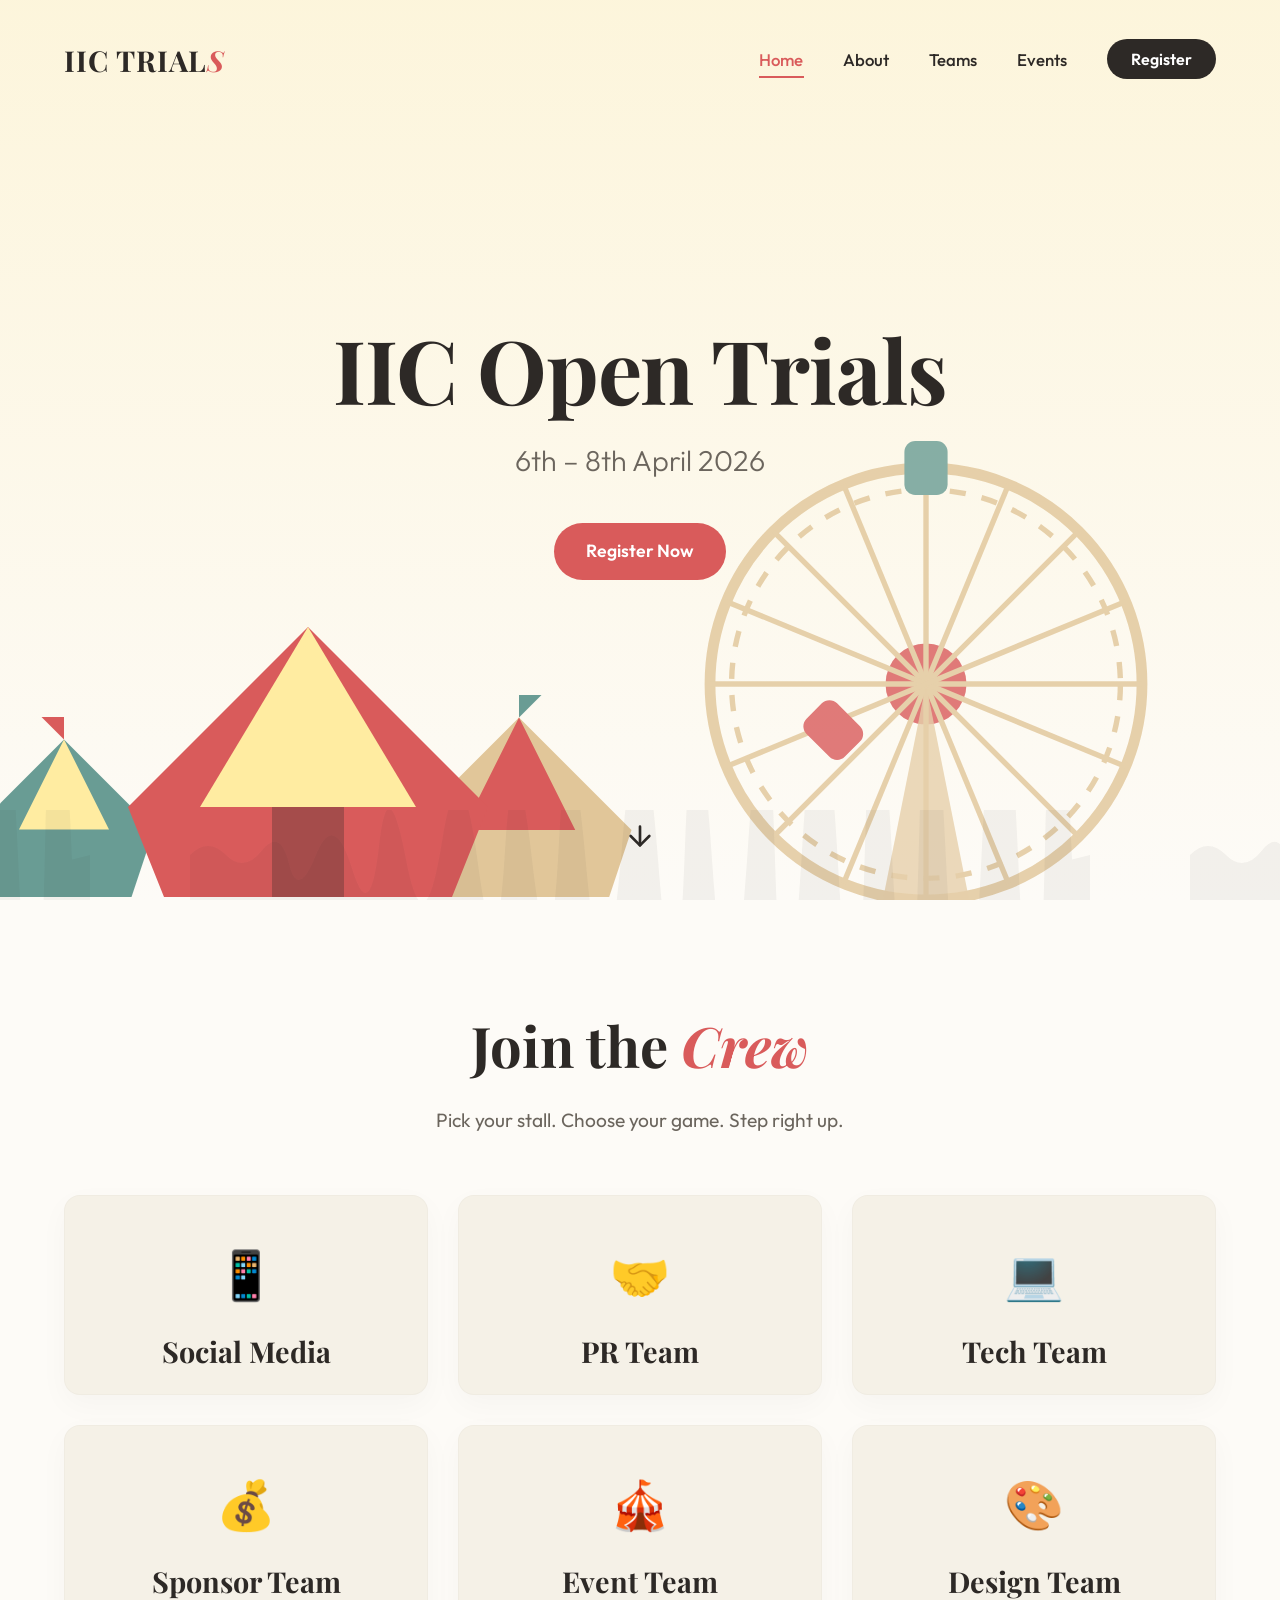
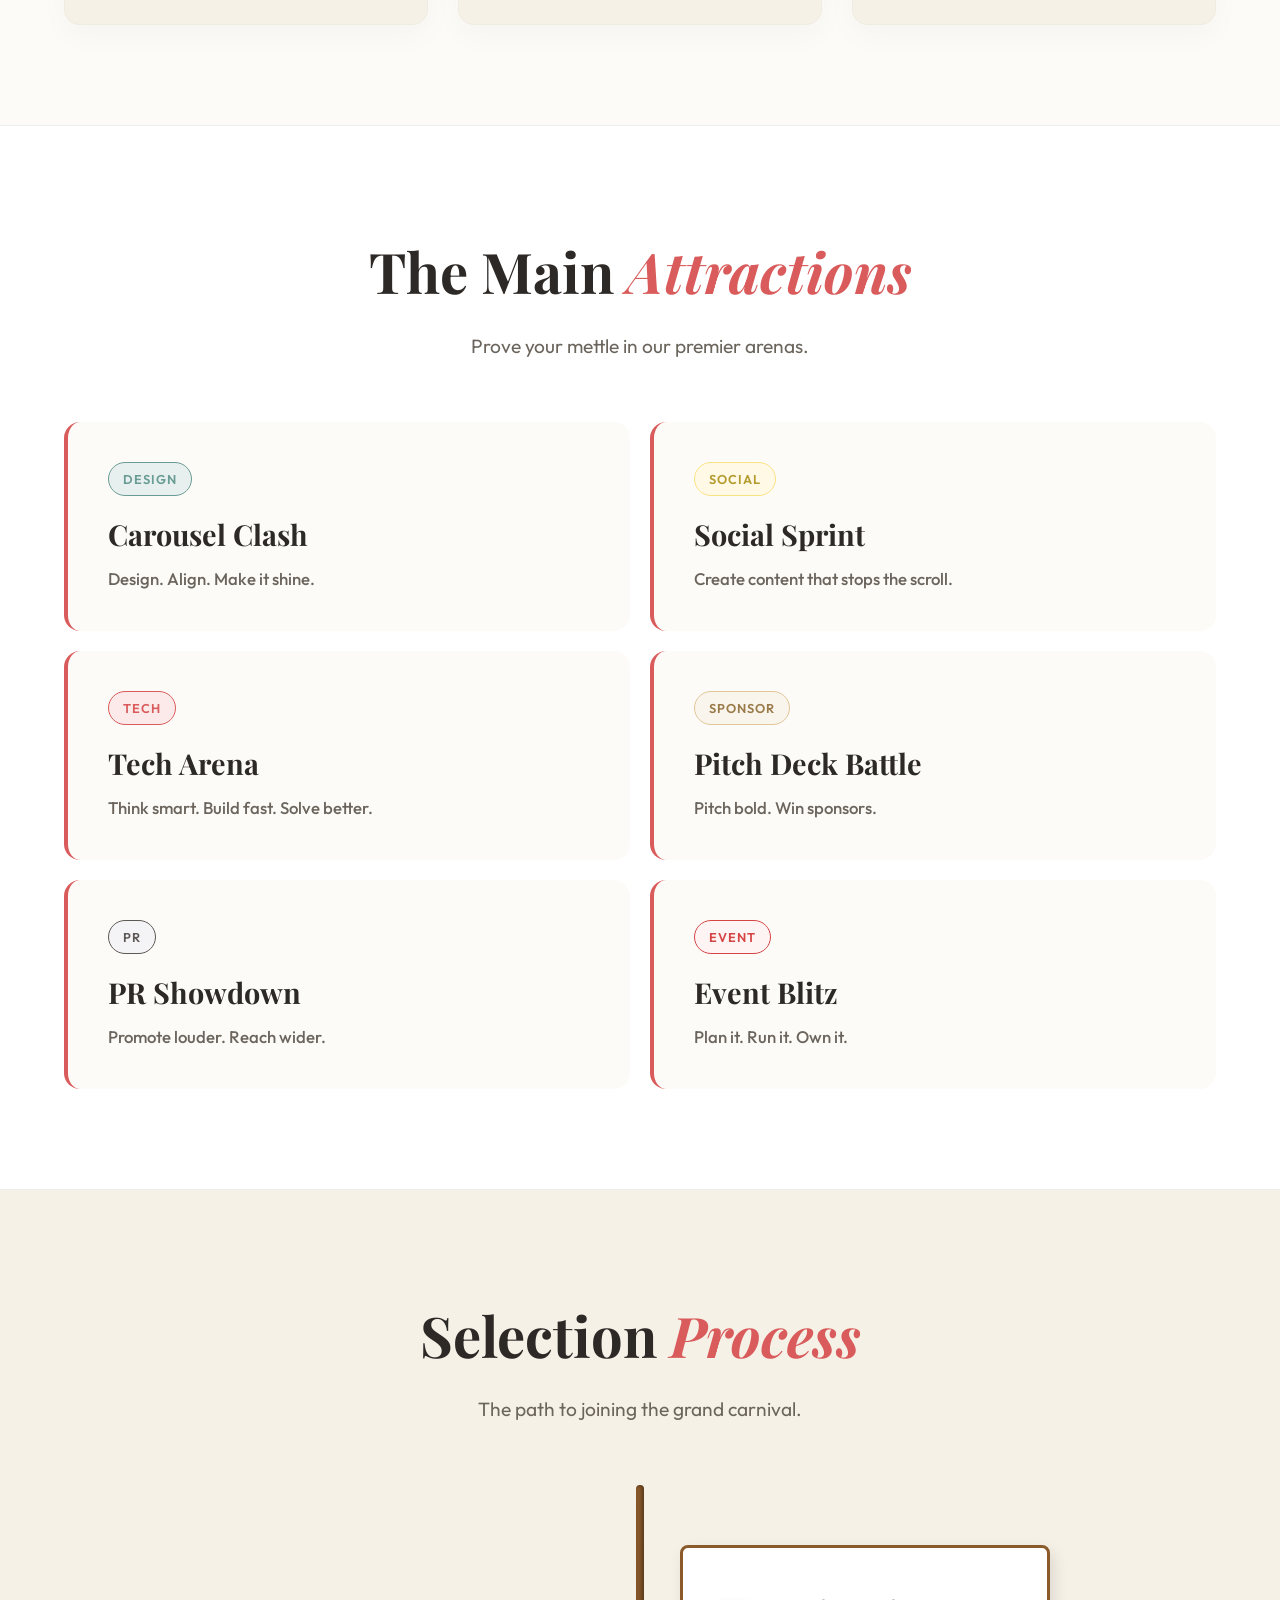
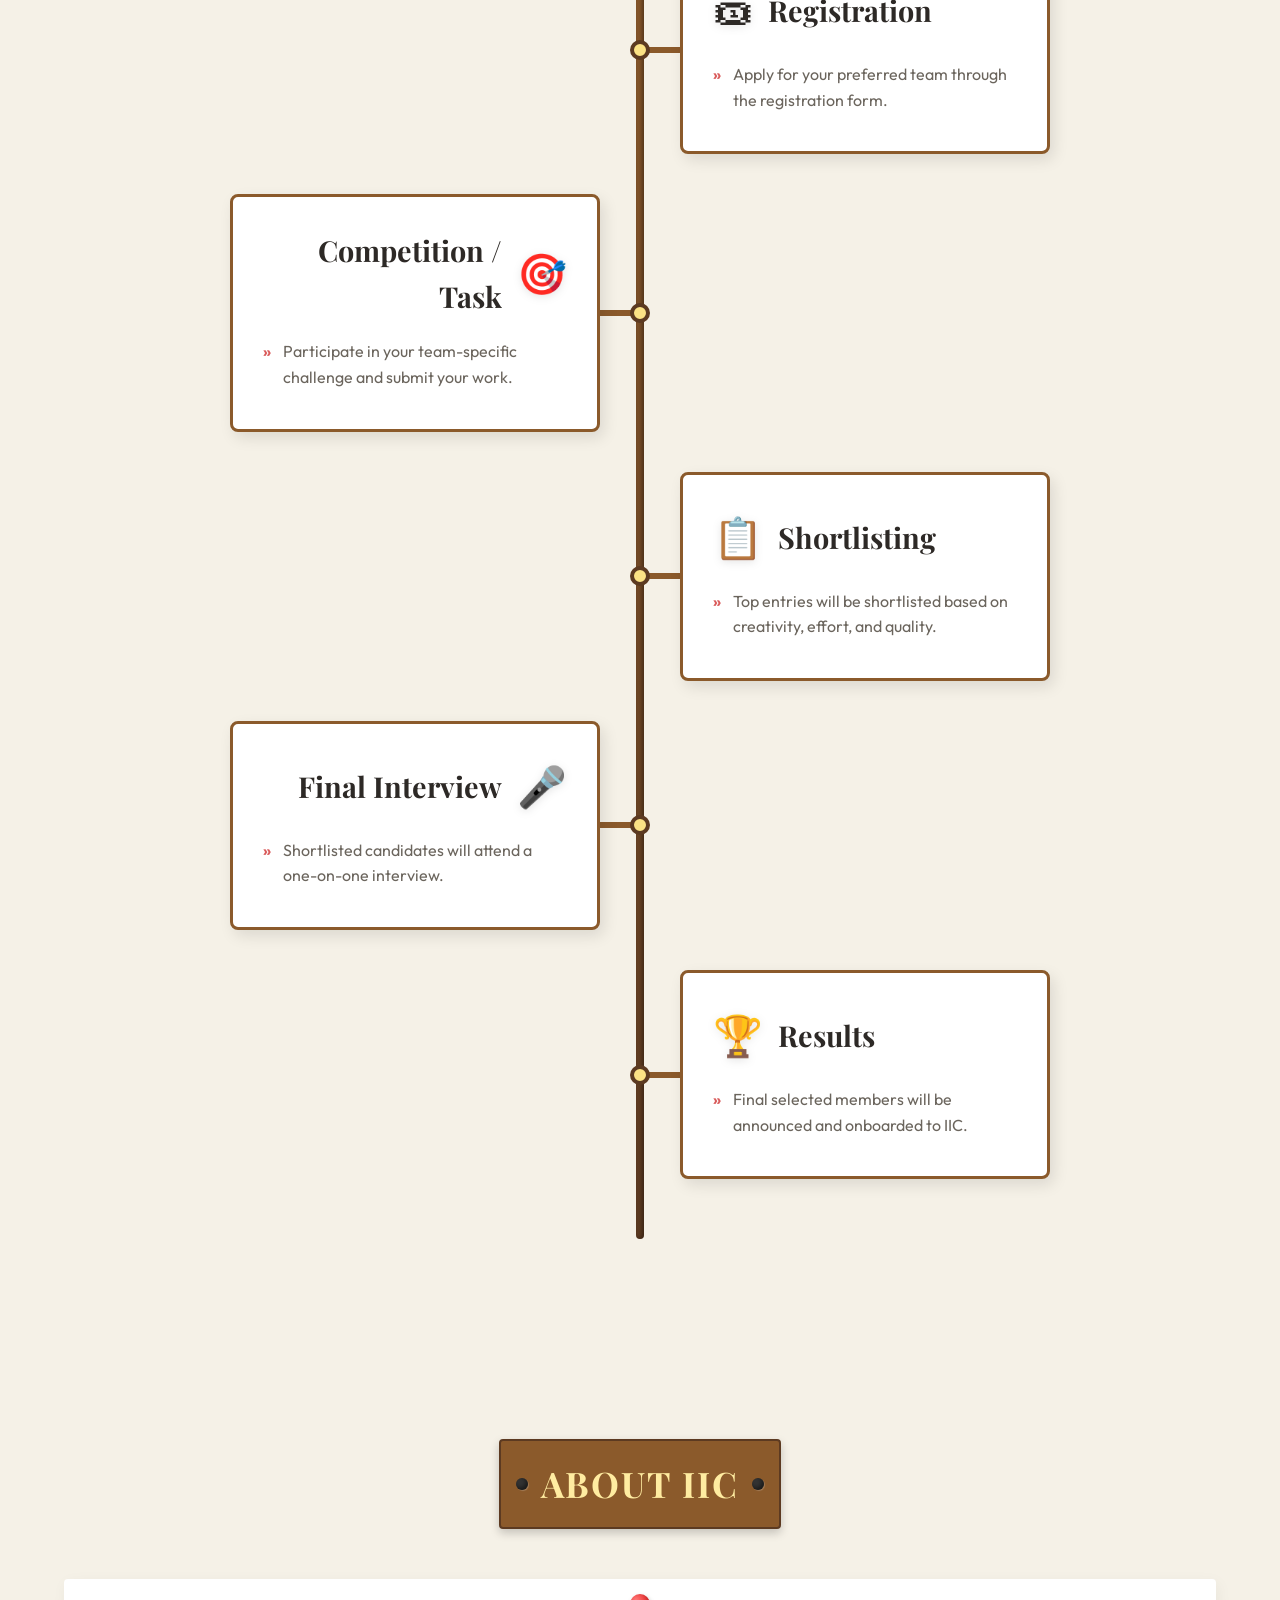
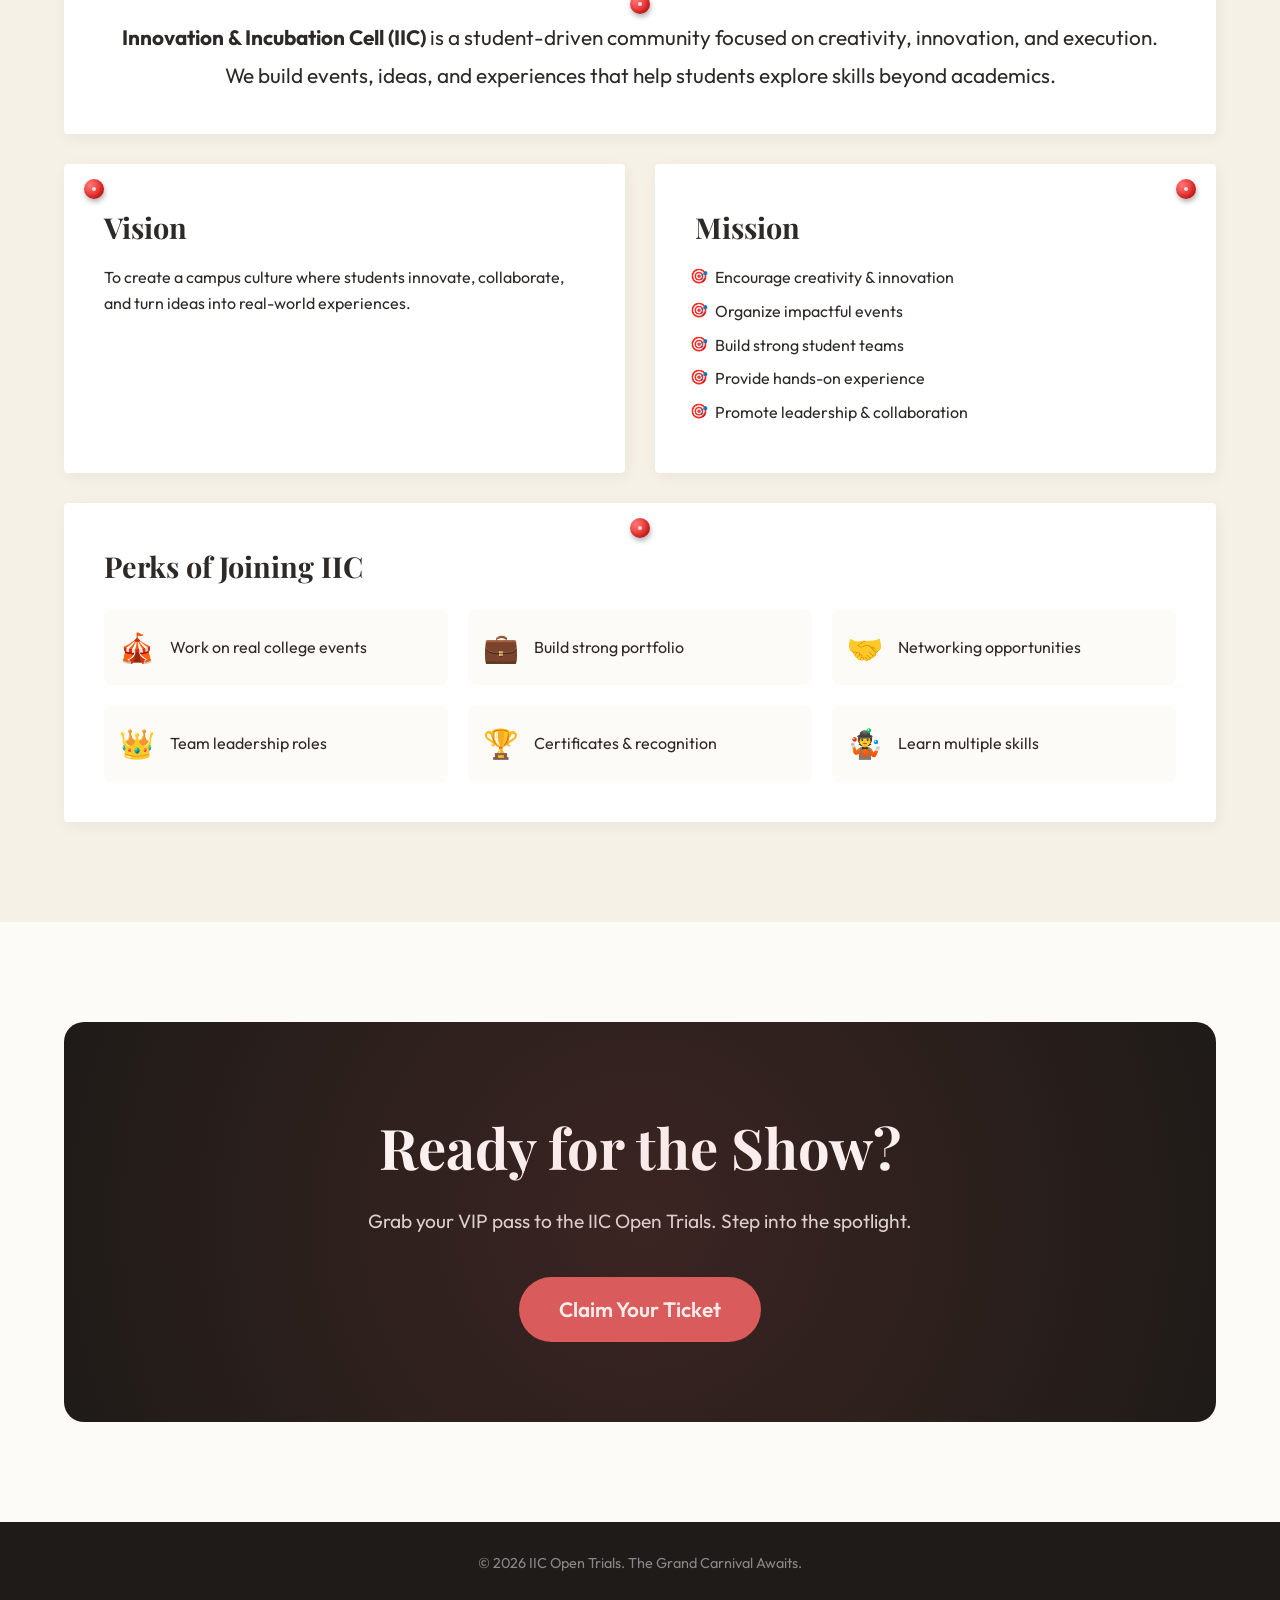
==== commit 531095d8: "chore: update event dates to 6th–8th April 2026" ====
--- a/index.html
+++ b/index.html
@@ -124,7 +124,7 @@
     <!-- Hero Content -->
     <div class="hero-content fade-in-up delay-3s">
       <h1 class="hero-title">IIC Open Trials</h1>
-      <h2 class="hero-subtitle">7th – 9th April 2026</h2>
+      <h2 class="hero-subtitle">6th – 8th April 2026</h2>
       <a href="/register.html" class="btn-primary animate-hover">Register Now</a>
     </div>
 
@@ -274,7 +274,7 @@
       </div>
 
       <div class="events-layout">
-        
+
         <!-- Carousel Clash -->
         <div class="event-card">
           <div class="card-visible">
--- a/style.css
+++ b/style.css
@@ -3,17 +3,26 @@
    ========================================= */
 :root {
   /* Premium Light Carnival Palette */
-  --bg-dark: #1F1B18;       /* Very dark warm gray (for contrast) */
-  --bg-cream: #FDFBF7;      /* Clean cream modern base */
-  --bg-paper: #F5F1E7;      /* Slightly darker cream for cards */
-  --color-yellow: #FBE285;  /* Pastel Yellow */
-  --color-red: #D95B5B;     /* Muted Premium Red */
-  --color-teal: #699C94;    /* Subtle Carnival Teal */
-  --color-gold: #E1C699;    /* Muted Gold */
-  
-  --text-main: #2D2926;     /* Dark Charcoal - highly readable */
-  --text-muted: #6B655D;    /* Muted for paragraphs */
-  
+  --bg-dark: #1F1B18;
+  /* Very dark warm gray (for contrast) */
+  --bg-cream: #FDFBF7;
+  /* Clean cream modern base */
+  --bg-paper: #F5F1E7;
+  /* Slightly darker cream for cards */
+  --color-yellow: #FBE285;
+  /* Pastel Yellow */
+  --color-red: #D95B5B;
+  /* Muted Premium Red */
+  --color-teal: #699C94;
+  /* Subtle Carnival Teal */
+  --color-gold: #E1C699;
+  /* Muted Gold */
+
+  --text-main: #2D2926;
+  /* Dark Charcoal - highly readable */
+  --text-muted: #6B655D;
+  /* Muted for paragraphs */
+
   /* Fonts */
   --font-heading: 'Playfair Display', serif;
   --font-body: 'Outfit', sans-serif;
@@ -22,7 +31,7 @@
   --max-width: 1200px;
   --nav-height: 120px;
   --nav-height-scrolled: 70px;
-  
+
   /* Easing */
   --ease-smooth: cubic-bezier(0.25, 1, 0.5, 1);
   --ease-elastic: cubic-bezier(0.68, -0.55, 0.26, 1.55);
@@ -66,7 +75,8 @@
 
 .section-pad {
   padding: 100px 0;
-  scroll-margin-top: 80px; /* Offset for fixed sticky navbar */
+  scroll-margin-top: 80px;
+  /* Offset for fixed sticky navbar */
 }
 
 .section-header {
@@ -198,7 +208,8 @@
   transition: color 0.3s;
 }
 
-.nav-item:hover, .nav-item.active {
+.nav-item:hover,
+.nav-item.active {
   color: var(--color-red);
 }
 
@@ -239,7 +250,8 @@
   justify-content: center;
   text-align: center;
   overflow: hidden;
-  background-color: var(--bg-cream); /* Starts with cream */
+  background-color: var(--bg-cream);
+  /* Starts with cream */
 }
 
 .hero-bg {
@@ -282,24 +294,36 @@
 }
 
 @keyframes rotateWheel {
-  0% { transform: rotate(0deg); }
-  100% { transform: rotate(360deg); }
+  0% {
+    transform: rotate(0deg);
+  }
+
+  100% {
+    transform: rotate(360deg);
+  }
 }
 
 /* Counter-rotate capsules so they don't tip over */
 .capsule {
   animation: counterRotateCapsule 40s linear infinite;
-  transform-origin: 100px 10px; /* Origin relative to SVG internal coords (top of capsule attachment) */
+  transform-origin: 100px 10px;
+  /* Origin relative to SVG internal coords (top of capsule attachment) */
 }
 
 @keyframes counterRotateCapsule {
-  0% { transform: rotate(0deg); }
-  100% { transform: rotate(-360deg); }
+  0% {
+    transform: rotate(0deg);
+  }
+
+  100% {
+    transform: rotate(-360deg);
+  }
 }
 
 .tents-container {
   position: absolute;
-  bottom: -5px; /* sit on bottom edge */
+  bottom: -5px;
+  /* sit on bottom edge */
   left: 0;
   width: 100%;
   height: 35vh;
@@ -319,12 +343,14 @@
   width: 40vh;
   z-index: 3;
 }
+
 .tent-side-l {
   left: 5%;
   width: 25vh;
   z-index: 2;
   transform: translateX(-50%);
 }
+
 .tent-side-r {
   left: 30%;
   width: 30vh;
@@ -336,9 +362,15 @@
   animation: flutter 2s infinite alternate ease-in-out;
   transform-origin: bottom center;
 }
+
 @keyframes flutter {
-  0% { transform: rotate(-5deg) scaleY(1); }
-  100% { transform: rotate(5deg) scaleY(0.9); }
+  0% {
+    transform: rotate(-5deg) scaleY(1);
+  }
+
+  100% {
+    transform: rotate(5deg) scaleY(0.9);
+  }
 }
 
 /* Silhouettes */
@@ -361,6 +393,7 @@
   width: 100%;
   height: 50%;
 }
+
 .fw {
   position: absolute;
   width: 5px;
@@ -370,15 +403,47 @@
   box-shadow: 0 0 10px 2px var(--color-yellow);
   opacity: 0;
 }
-.fw-1 { top: 20%; left: 30%; animation: explode 4s infinite 1s; }
-.fw-2 { top: 30%; right: 25%; animation: explode 5s infinite 2.5s; background-color: var(--color-red); box-shadow: 0 0 10px 2px var(--color-red);}
-.fw-3 { top: 15%; right: 40%; animation: explode 6s infinite 4s; background-color: var(--color-teal); box-shadow: 0 0 10px 2px var(--color-teal);}
+
+.fw-1 {
+  top: 20%;
+  left: 30%;
+  animation: explode 4s infinite 1s;
+}
+
+.fw-2 {
+  top: 30%;
+  right: 25%;
+  animation: explode 5s infinite 2.5s;
+  background-color: var(--color-red);
+  box-shadow: 0 0 10px 2px var(--color-red);
+}
+
+.fw-3 {
+  top: 15%;
+  right: 40%;
+  animation: explode 6s infinite 4s;
+  background-color: var(--color-teal);
+  box-shadow: 0 0 10px 2px var(--color-teal);
+}
 
 @keyframes explode {
-  0% { transform: scale(0.5); opacity: 0; }
-  20% { opacity: 0.6; }
-  50% { transform: scale(4); opacity: 0; }
-  100% { opacity: 0; }
+  0% {
+    transform: scale(0.5);
+    opacity: 0;
+  }
+
+  20% {
+    opacity: 0.6;
+  }
+
+  50% {
+    transform: scale(4);
+    opacity: 0;
+  }
+
+  100% {
+    opacity: 0;
+  }
 }
 
 
@@ -406,7 +471,8 @@
 
 /* Delay class for cinematic effect */
 .delay-3s {
-  animation: fadeInUp 1s var(--ease-smooth) forwards 1s; /* Shorter than 3s so the user isn't bored, but has delay */
+  animation: fadeInUp 1s var(--ease-smooth) forwards 1s;
+  /* Shorter than 3s so the user isn't bored, but has delay */
   opacity: 0;
   transform: translateY(30px);
 }
@@ -426,19 +492,37 @@
   z-index: 10;
   color: var(--text-main);
   opacity: 0;
-  animation: fadeIn 1s forwards 2s; /* Fade in after text */
-}
-
-@keyframes fadeIn { to { opacity: 1; } }
+  animation: fadeIn 1s forwards 2s;
+  /* Fade in after text */
+}
+
+@keyframes fadeIn {
+  to {
+    opacity: 1;
+  }
+}
 
 .arrow-bounce {
   animation: bounce 2s infinite var(--ease-smooth);
 }
 
 @keyframes bounce {
-  0%, 20%, 50%, 80%, 100% { transform: translateY(0); }
-  40% { transform: translateY(-15px); }
-  60% { transform: translateY(-7px); }
+
+  0%,
+  20%,
+  50%,
+  80%,
+  100% {
+    transform: translateY(0);
+  }
+
+  40% {
+    transform: translateY(-15px);
+  }
+
+  60% {
+    transform: translateY(-7px);
+  }
 }
 
 /* =========================================
@@ -457,13 +541,14 @@
   padding: 40px 30px;
   text-align: center;
   overflow: hidden;
-  box-shadow: 0 10px 30px rgba(0,0,0,0.03);
+  box-shadow: 0 10px 30px rgba(0, 0, 0, 0.03);
   transition: all 0.5s var(--ease-smooth);
   cursor: pointer;
-  border: 1px solid rgba(0,0,0,0.02);
+  border: 1px solid rgba(0, 0, 0, 0.02);
   display: flex;
   flex-direction: column;
-  height: 200px; /* Default height */
+  height: 200px;
+  /* Default height */
 }
 
 .card-front {
@@ -522,9 +607,10 @@
 
 /* Hover effects */
 .team-card:hover {
-  height: 480px; /* Expanding height */
+  height: 480px;
+  /* Expanding height */
   transform: translateY(-10px);
-  box-shadow: 0 20px 40px rgba(0,0,0,0.08);
+  box-shadow: 0 20px 40px rgba(0, 0, 0, 0.08);
   background-color: #fff;
 }
 
@@ -542,7 +628,8 @@
    EVENTS SECTION
    ========================================= */
 .events {
-  background-color: #fff; /* Distinct from cream */
+  background-color: #fff;
+  /* Distinct from cream */
   border-top: 1px solid #eee;
   border-bottom: 1px solid #eee;
 }
@@ -575,12 +662,41 @@
   margin-bottom: 15px;
 }
 
-.badge-design { background: #E8F0EF; color: var(--color-teal); border: 1px solid var(--color-teal); }
-.badge-social { background: #FFF9E6; color: #B39B2E; border: 1px solid var(--color-yellow); }
-.badge-tech { background: #FCEAEA; color: var(--color-red); border: 1px solid var(--color-red); }
-.badge-sponsor { background: #F9F4EC; color: #9A7B4A; border: 1px solid var(--color-gold); }
-.badge-pr { background: #F4F4F6; color: #5C5855; border: 1px solid #5C5855; }
-.badge-event { background: #FFF4F4; color: #D64545; border: 1px solid #D64545; }
+.badge-design {
+  background: #E8F0EF;
+  color: var(--color-teal);
+  border: 1px solid var(--color-teal);
+}
+
+.badge-social {
+  background: #FFF9E6;
+  color: #B39B2E;
+  border: 1px solid var(--color-yellow);
+}
+
+.badge-tech {
+  background: #FCEAEA;
+  color: var(--color-red);
+  border: 1px solid var(--color-red);
+}
+
+.badge-sponsor {
+  background: #F9F4EC;
+  color: #9A7B4A;
+  border: 1px solid var(--color-gold);
+}
+
+.badge-pr {
+  background: #F4F4F6;
+  color: #5C5855;
+  border: 1px solid #5C5855;
+}
+
+.badge-event {
+  background: #FFF4F4;
+  color: #D64545;
+  border: 1px solid #D64545;
+}
 
 .event-card h3 {
   font-family: var(--font-heading);
@@ -594,7 +710,7 @@
 
 .event-card:hover {
   transform: translateY(-5px);
-  box-shadow: 0 15px 35px rgba(0,0,0,0.06);
+  box-shadow: 0 15px 35px rgba(0, 0, 0, 0.06);
   background-color: #fff;
 }
 
@@ -606,7 +722,7 @@
   right: 0;
   width: 150px;
   height: 150px;
-  background: radial-gradient(circle, rgba(251, 226, 133, 0.4) 0%, rgba(255,255,255,0) 70%);
+  background: radial-gradient(circle, rgba(251, 226, 133, 0.4) 0%, rgba(255, 255, 255, 0) 70%);
   opacity: 0;
   transform: translate(50%, -50%);
   transition: opacity 0.4s var(--ease-smooth);
@@ -712,7 +828,7 @@
   left: -50%;
   width: 200%;
   height: 200%;
-  background: radial-gradient(circle, rgba(217, 91, 91, 0.15) 0%, rgba(0,0,0,0) 50%);
+  background: radial-gradient(circle, rgba(217, 91, 91, 0.15) 0%, rgba(0, 0, 0, 0) 50%);
   pointer-events: none;
 }
 
@@ -740,16 +856,17 @@
   display: block;
   font-weight: 600;
   margin-bottom: 8px;
-  color: #E1C699; /* muted gold to match dark theme */
+  color: #E1C699;
+  /* muted gold to match dark theme */
 }
 
 .input-group input,
 .input-group select {
   width: 100%;
   padding: 12px 15px;
-  border: 1px solid rgba(255,255,255,0.1);
+  border: 1px solid rgba(255, 255, 255, 0.1);
   border-radius: 6px;
-  background: rgba(255,255,255,0.05);
+  background: rgba(255, 255, 255, 0.05);
   font-family: inherit;
   font-size: 1rem;
   color: #fff;
@@ -766,7 +883,7 @@
 .input-group select:focus {
   outline: none;
   border-color: var(--color-red);
-  background: rgba(255,255,255,0.1);
+  background: rgba(255, 255, 255, 0.1);
   box-shadow: 0 0 0 3px rgba(217, 91, 91, 0.2);
 }
 
@@ -791,16 +908,16 @@
   align-items: center;
   gap: 8px;
   cursor: pointer;
-  background: rgba(255,255,255,0.05);
+  background: rgba(255, 255, 255, 0.05);
   padding: 10px 15px;
   border-radius: 6px;
-  border: 1px solid rgba(255,255,255,0.05);
+  border: 1px solid rgba(255, 255, 255, 0.05);
   transition: background-color 0.2s, transform 0.2s;
   color: #eee;
 }
 
 .checkbox-item:hover {
-  background: rgba(255,255,255,0.1);
+  background: rgba(255, 255, 255, 0.1);
   transform: translateY(-2px);
 }
 
@@ -882,7 +999,7 @@
   padding: 15px 40px;
   border-radius: 4px;
   position: relative;
-  box-shadow: 0 4px 10px rgba(0,0,0,0.2);
+  box-shadow: 0 4px 10px rgba(0, 0, 0, 0.2);
   border: 2px solid #5C3A21;
 }
 
@@ -901,11 +1018,16 @@
   height: 12px;
   background: #333;
   border-radius: 50%;
-  box-shadow: inset -2px -2px 4px rgba(0,0,0,0.5), 1px 1px 1px rgba(255,255,255,0.2);
-}
-
-.nail-left { left: 15px; }
-.nail-right { right: 15px; }
+  box-shadow: inset -2px -2px 4px rgba(0, 0, 0, 0.5), 1px 1px 1px rgba(255, 255, 255, 0.2);
+}
+
+.nail-left {
+  left: 15px;
+}
+
+.nail-right {
+  right: 15px;
+}
 
 .about-grid {
   display: grid;
@@ -922,7 +1044,7 @@
   padding: 40px;
   border-radius: 4px;
   position: relative;
-  box-shadow: 2px 4px 15px rgba(0,0,0,0.05);
+  box-shadow: 2px 4px 15px rgba(0, 0, 0, 0.05);
   transition: transform 0.4s var(--ease-smooth);
 }
 
@@ -936,23 +1058,37 @@
   height: 20px;
   background: radial-gradient(circle at 30% 30%, #f77, #d00);
   border-radius: 50%;
-  box-shadow: 1px 3px 5px rgba(0,0,0,0.3), inset -2px -2px 4px rgba(0,0,0,0.2);
+  box-shadow: 1px 3px 5px rgba(0, 0, 0, 0.3), inset -2px -2px 4px rgba(0, 0, 0, 0.2);
 }
 
 .paper-pin::after {
   content: '';
   position: absolute;
-  top: 50%; left: 50%;
+  top: 50%;
+  left: 50%;
   transform: translate(-50%, -50%);
-  width: 4px; height: 4px;
+  width: 4px;
+  height: 4px;
   background: #fff;
   border-radius: 50%;
   opacity: 0.8;
 }
 
-.pin-top-center { top: 15px; left: 50%; transform: translateX(-50%); }
-.pin-top-left { top: 15px; left: 20px; }
-.pin-top-right { top: 15px; right: 20px; }
+.pin-top-center {
+  top: 15px;
+  left: 50%;
+  transform: translateX(-50%);
+}
+
+.pin-top-left {
+  top: 15px;
+  left: 20px;
+}
+
+.pin-top-right {
+  top: 15px;
+  right: 20px;
+}
 
 .about-card h3 {
   font-family: var(--font-heading);
@@ -1003,7 +1139,7 @@
 
 .perk-item:hover {
   transform: translateY(-3px);
-  box-shadow: 0 5px 15px rgba(0,0,0,0.05);
+  box-shadow: 0 5px 15px rgba(0, 0, 0, 0.05);
 }
 
 .perk-icon {
@@ -1016,10 +1152,22 @@
 }
 
 /* Cascading Delays for Reveals */
-.delay-1 { transition-delay: 0.1s; }
-.delay-2 { transition-delay: 0.2s; }
-.delay-3 { transition-delay: 0.3s; }
-.delay-4 { transition-delay: 0.3s; /* keeping it fast */ }
+.delay-1 {
+  transition-delay: 0.1s;
+}
+
+.delay-2 {
+  transition-delay: 0.2s;
+}
+
+.delay-3 {
+  transition-delay: 0.3s;
+}
+
+.delay-4 {
+  transition-delay: 0.3s;
+  /* keeping it fast */
+}
 
 /* =========================================
    SELECTION PROCESS (TIMELINE)
@@ -1045,7 +1193,7 @@
   height: 100%;
   background: linear-gradient(to bottom, #8B5A2B 0%, #5C3A21 100%);
   border-radius: 4px;
-  box-shadow: inset -2px 0 4px rgba(0,0,0,0.4);
+  box-shadow: inset -2px 0 4px rgba(0, 0, 0, 0.4);
 }
 
 .timeline-step {
@@ -1089,7 +1237,8 @@
 }
 
 .timeline-step:nth-child(even) .timeline-marker {
-  left: -10px; /* Math: 50% left, so -10px pulls it exactly over center 8px line */
+  left: -10px;
+  /* Math: 50% left, so -10px pulls it exactly over center 8px line */
 }
 
 /* Board Styling */
@@ -1097,8 +1246,9 @@
   background: #fff;
   padding: 30px;
   border-radius: 8px;
-  border: 3px solid #8B5A2B; /* Wooden border */
-  box-shadow: 4px 6px 15px rgba(0,0,0,0.1);
+  border: 3px solid #8B5A2B;
+  /* Wooden border */
+  box-shadow: 4px 6px 15px rgba(0, 0, 0, 0.1);
   position: relative;
   display: inline-block;
   width: 100%;
@@ -1137,7 +1287,7 @@
 
 .step-icon {
   font-size: 2.5rem;
-  filter: drop-shadow(0 2px 4px rgba(0,0,0,0.1));
+  filter: drop-shadow(0 2px 4px rgba(0, 0, 0, 0.1));
 }
 
 .step-header h3 {
@@ -1170,35 +1320,142 @@
    RESPONSIVE
    ========================================= */
 @media (max-width: 992px) {
-  .hero-title { font-size: 4rem; }
-  .teams-grid { grid-template-columns: repeat(2, 1fr); }
-  .ferris-wheel-container { right: 5%; width: 40vh; height: 40vh; }
-  .tent-main { width: 30vh; }
+  .hero-title {
+    font-size: 4rem;
+  }
+
+  .teams-grid {
+    grid-template-columns: repeat(2, 1fr);
+  }
+
+  .ferris-wheel-container {
+    right: 5%;
+    width: 40vh;
+    height: 40vh;
+  }
+
+  .tent-main {
+    width: 30vh;
+  }
 }
 
 @media (max-width: 768px) {
-  .nav-links { display: none; /* simple mobile hide for now */ }
-  .hero-title { font-size: 3rem; }
-  .hero-subtitle { font-size: 1.2rem; }
-  .about-grid { grid-template-columns: 1fr; }
-  .col-span-2 { grid-column: span 1; }
-  .perks-grid { grid-template-columns: 1fr; }
-  .teams-grid { grid-template-columns: 1fr; }
-  .events-layout { grid-template-columns: 1fr; }
-  
+  .nav-links {
+    display: none;
+    /* simple mobile hide for now */
+  }
+
+  .hero-title {
+    font-size: 3rem;
+  }
+
+  .hero-subtitle {
+    font-size: 1.2rem;
+  }
+
+  .about-grid {
+    grid-template-columns: 1fr;
+  }
+
+  .col-span-2 {
+    grid-column: span 1;
+  }
+
+  .perks-grid {
+    grid-template-columns: 1fr;
+  }
+
+  .teams-grid {
+    grid-template-columns: 1fr;
+  }
+
+  .events-layout {
+    grid-template-columns: 1fr;
+  }
+
   /* Mobile Timeline */
-  .timeline-line { left: 20px; }
-  .timeline-step { width: 100%; left: 0 !important; text-align: left !important; padding: 20px 0 20px 50px; }
-  .timeline-marker { left: 10px !important; right: auto !important; }
-  .timeline-card::before { left: -30px !important; right: auto !important; width: 30px; }
-  .timeline-step:nth-child(odd) .step-header { flex-direction: row; }
-  
+  .timeline-line {
+    left: 20px;
+  }
+
+  .timeline-step {
+    width: 100%;
+    left: 0 !important;
+    text-align: left !important;
+    padding: 20px 0 20px 50px;
+  }
+
+  .timeline-marker {
+    left: 10px !important;
+    right: auto !important;
+  }
+
+  .timeline-card::before {
+    left: -30px !important;
+    right: auto !important;
+    width: 30px;
+  }
+
+  .timeline-step:nth-child(odd) .step-header {
+    flex-direction: row;
+  }
+
   /* Mobile Register Form */
-  .form-grid { grid-template-columns: 1fr; }
-  .checkbox-grid { grid-template-columns: repeat(2, 1fr); }
-  
-  .team-card { height: auto; }
-  .card-expand { opacity: 1; transform: translateY(0); max-height: none; }
-  .ferris-wheel-container { opacity: 0.3; }
-  .tents-container { opacity: 0.5; }
-}
+  .form-grid {
+    grid-template-columns: 1fr;
+  }
+
+  .checkbox-grid {
+    grid-template-columns: repeat(2, 1fr);
+  }
+
+  /* Tap-to-expand Team Cards */
+  .team-card {
+    height: 200px;
+  }
+
+  /* Keep collapsed default */
+
+  /* Neutralize desktop hover on mobile touch */
+  .team-card:hover {
+    height: 200px;
+    transform: none;
+    box-shadow: 0 10px 30px rgba(0, 0, 0, 0.03);
+    background-color: var(--bg-paper);
+  }
+
+  .team-card:hover .card-front {
+    transform: none;
+  }
+
+  .team-card:hover .card-expand {
+    opacity: 0;
+    transform: translateY(-20px);
+    max-height: 0;
+  }
+
+  /* Exclusively expand when tapped (active class) */
+  .team-card.active {
+    height: 480px;
+    background-color: #fff;
+    box-shadow: 0 15px 35px rgba(0, 0, 0, 0.08);
+  }
+
+  .team-card.active .card-front {
+    transform: translateY(-10px);
+  }
+
+  .team-card.active .card-expand {
+    opacity: 1;
+    transform: translateY(0);
+    max-height: 400px;
+  }
+
+  .ferris-wheel-container {
+    opacity: 0.3;
+  }
+
+  .tents-container {
+    opacity: 0.5;
+  }
+}
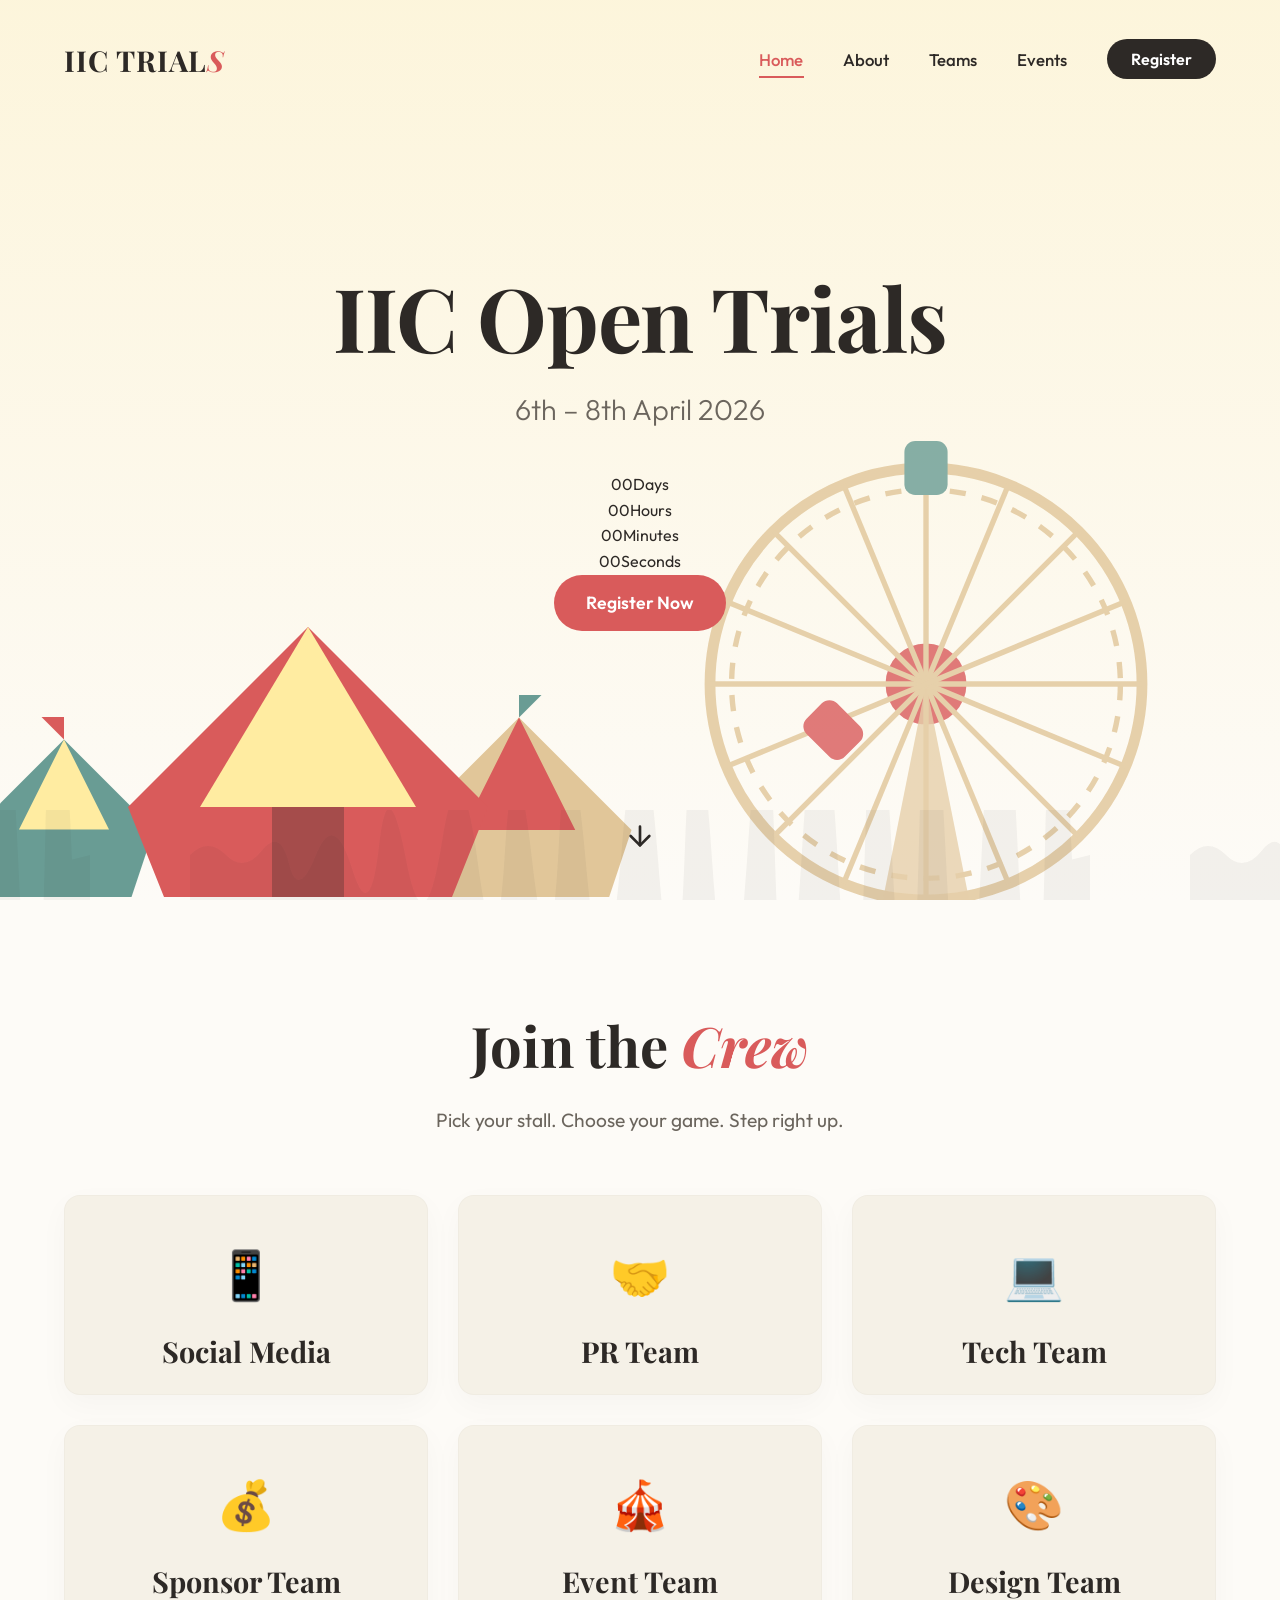
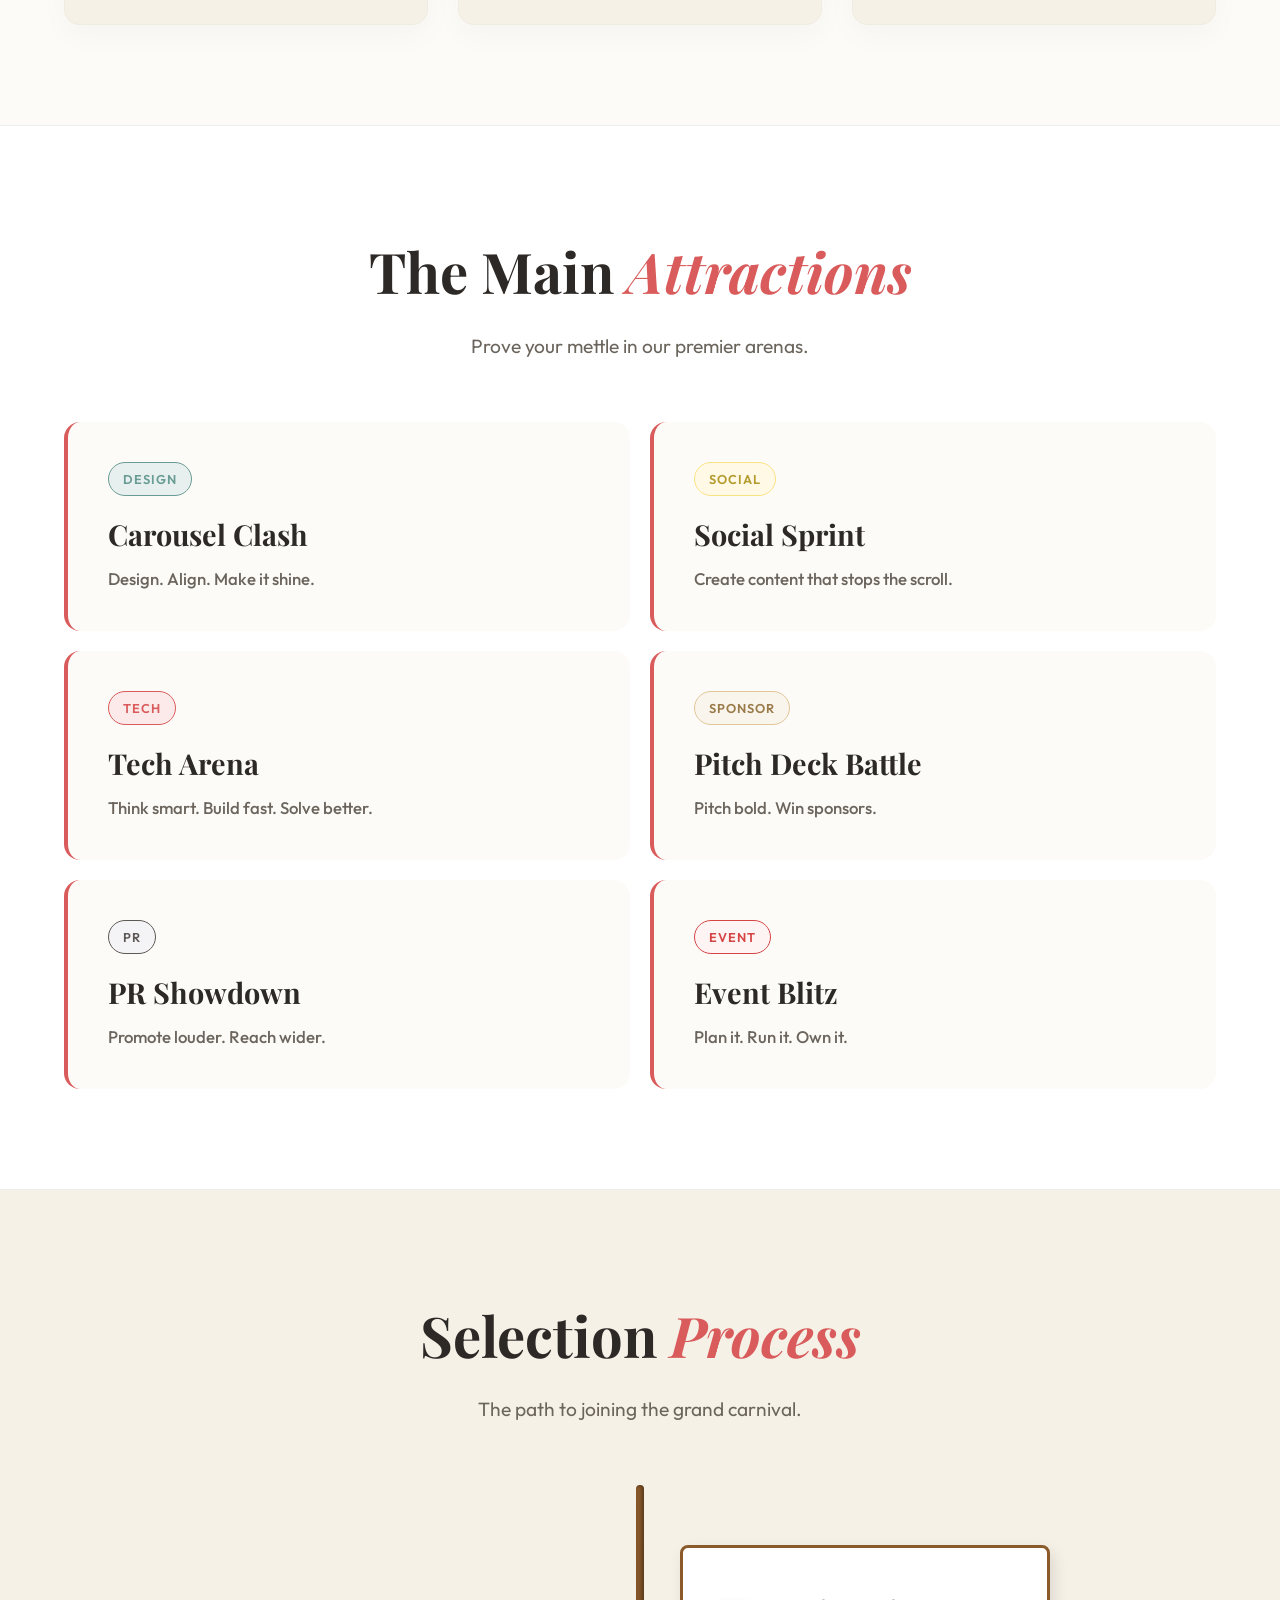
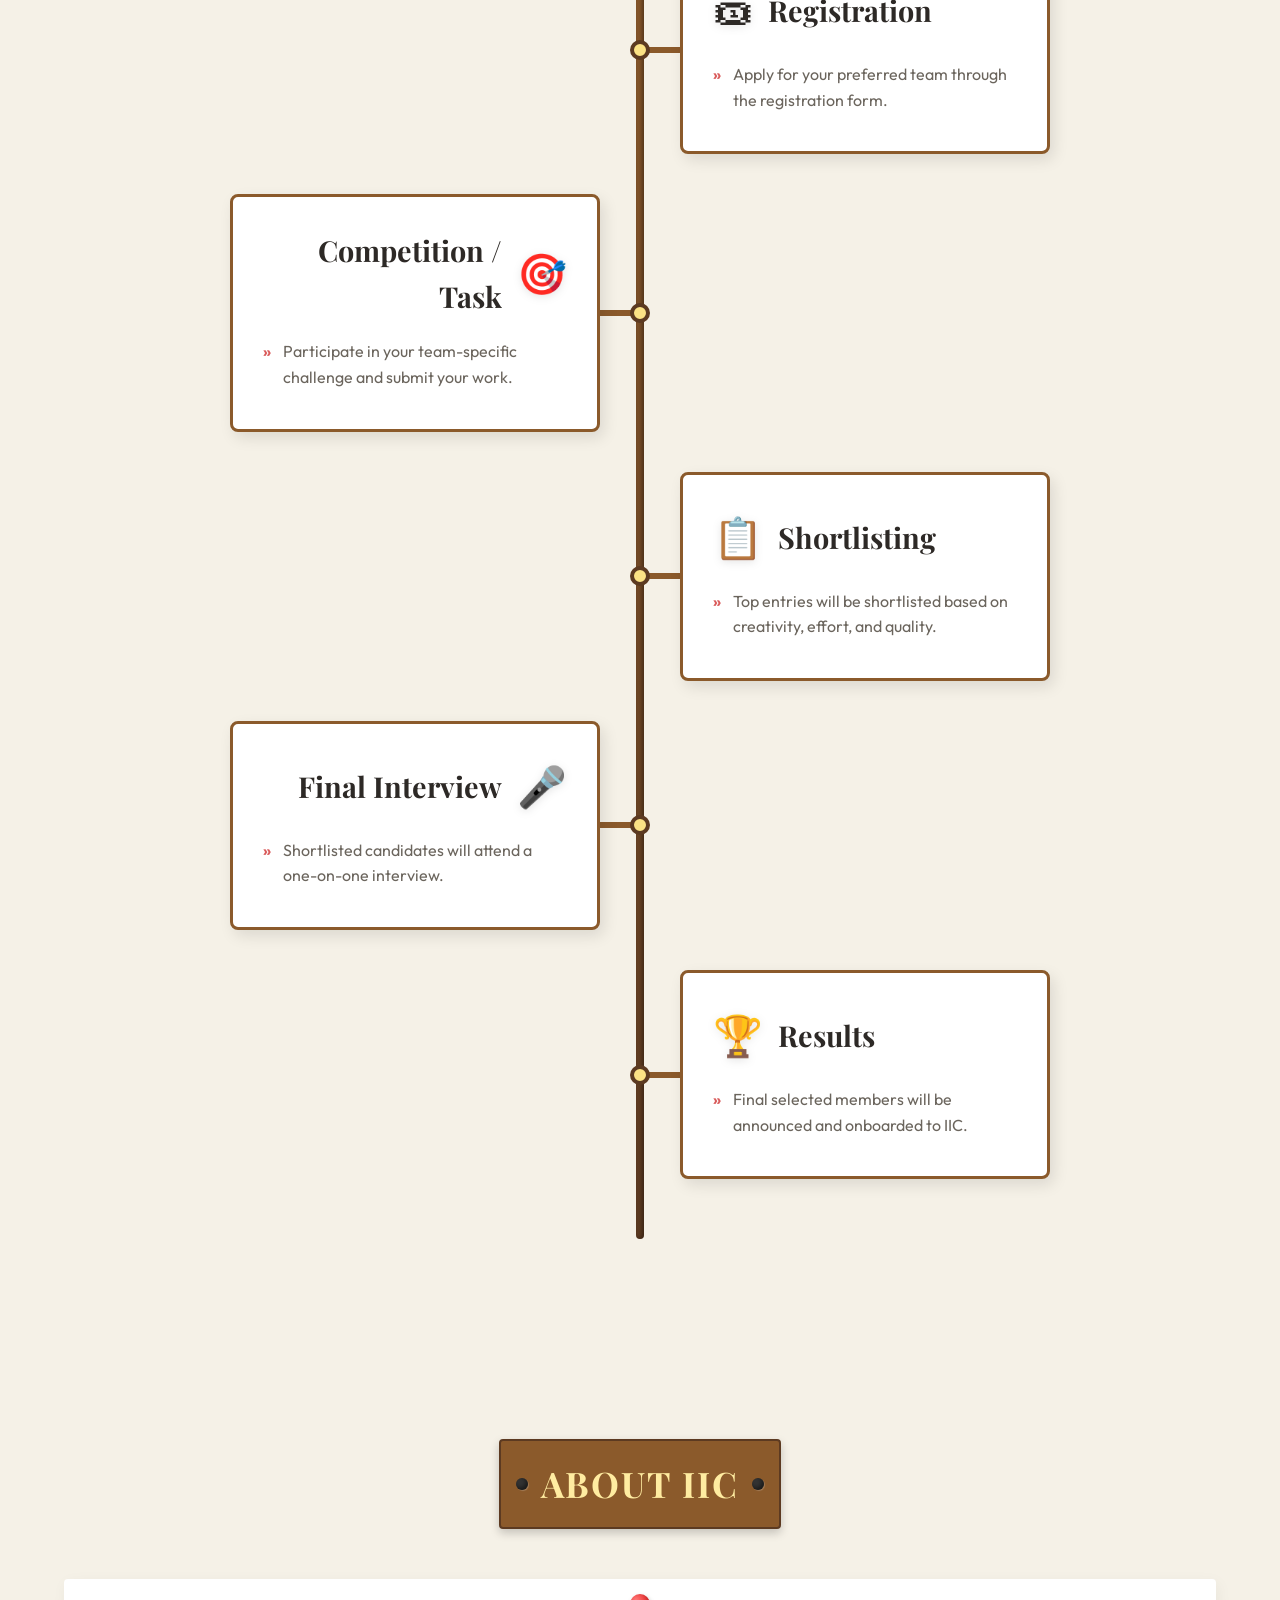
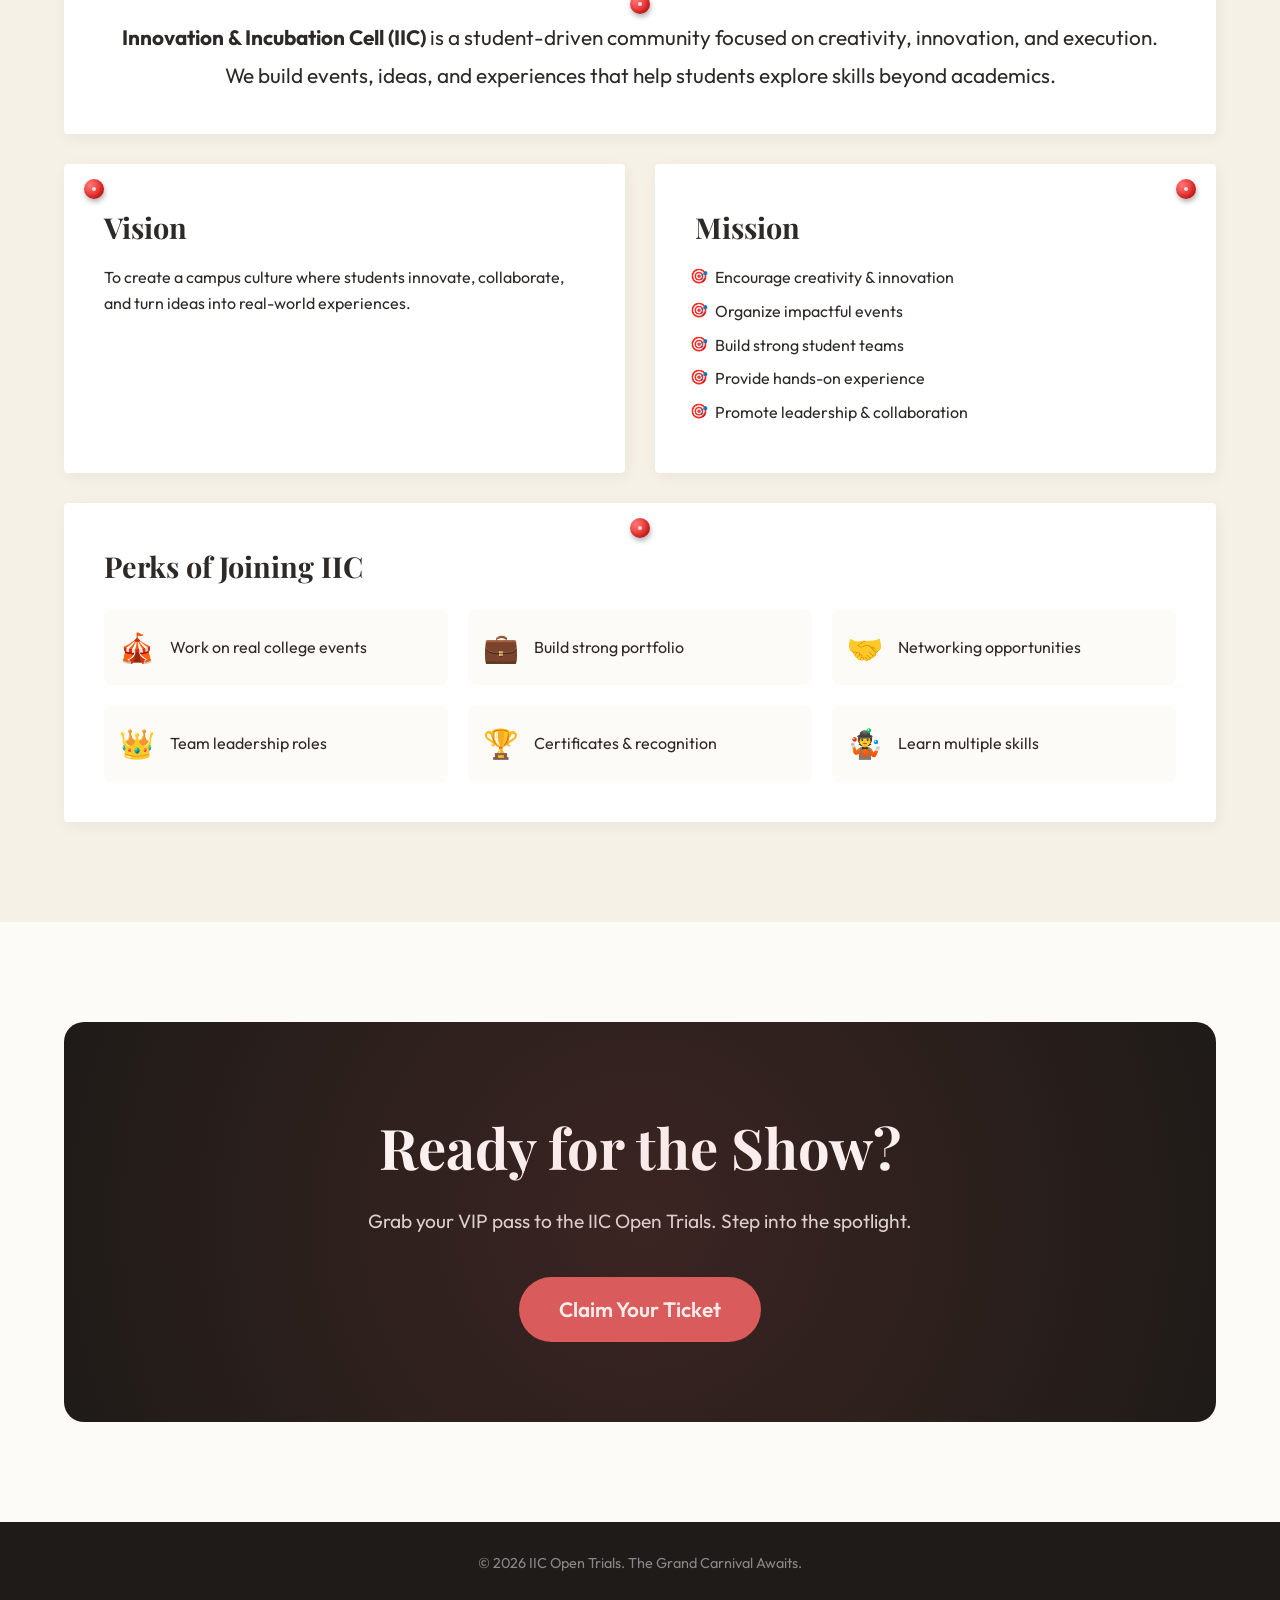
==== commit 32dae7da: "feat: add countdown timer component to hero section" ====
--- a/index.html
+++ b/index.html
@@ -125,6 +125,14 @@
     <div class="hero-content fade-in-up delay-3s">
       <h1 class="hero-title">IIC Open Trials</h1>
       <h2 class="hero-subtitle">6th – 8th April 2026</h2>
+      
+      <div id="countdown-wrapper" class="countdown-wrapper">
+         <div class="countdown-item"><span id="cd-days">00</span><label>Days</label></div>
+         <div class="countdown-item"><span id="cd-hours">00</span><label>Hours</label></div>
+         <div class="countdown-item"><span id="cd-mins">00</span><label>Minutes</label></div>
+         <div class="countdown-item"><span id="cd-secs">00</span><label>Seconds</label></div>
+      </div>
+
       <a href="/register.html" class="btn-primary animate-hover">Register Now</a>
     </div>
 
@@ -288,7 +296,7 @@
               <ul>
                 <li>Size: Instagram 4:5</li>
                 <li>Format: 1 row × 3 columns carousel</li>
-                <li>Theme shared at start</li>
+                <li>Theme will be shared at the time of event</li>
                 <li>Submit PNG/PDF + editable link</li>
                 <li>Individual participation only</li>
                 <li>Late submission not accepted</li>
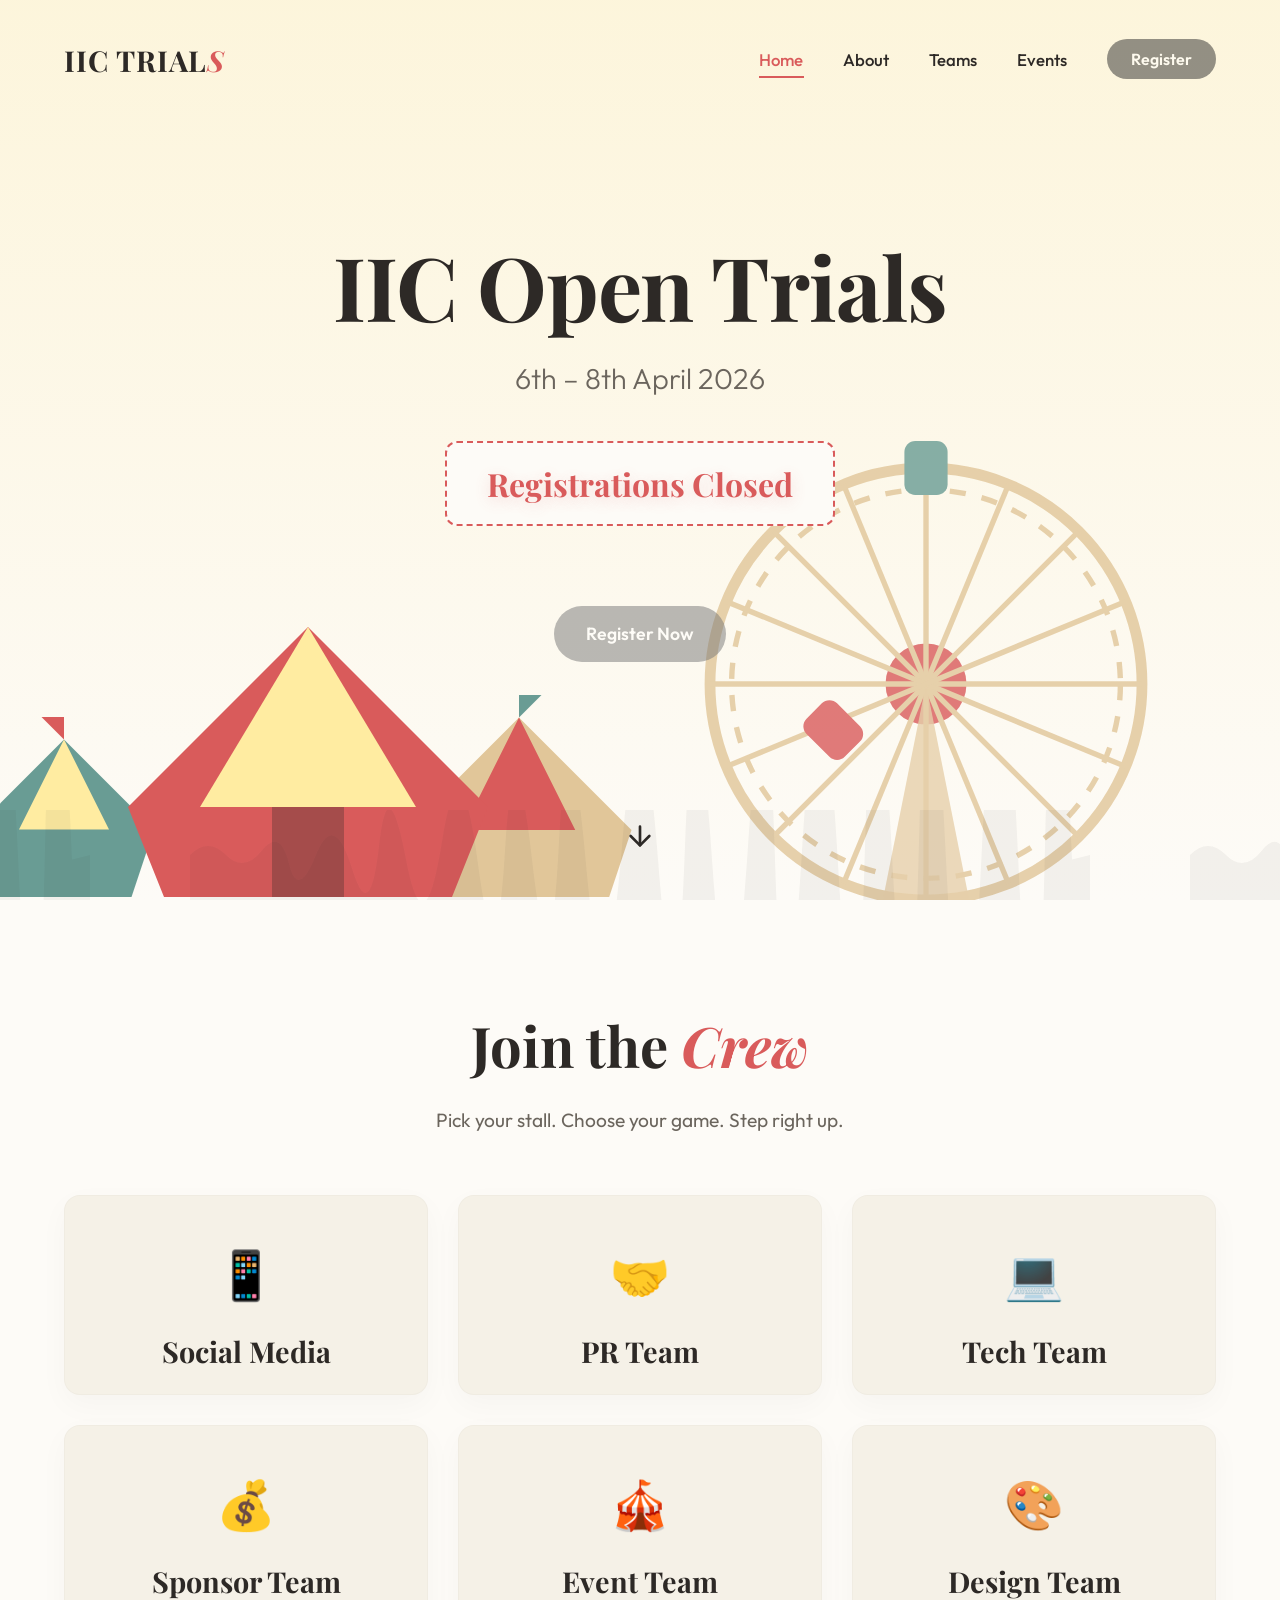
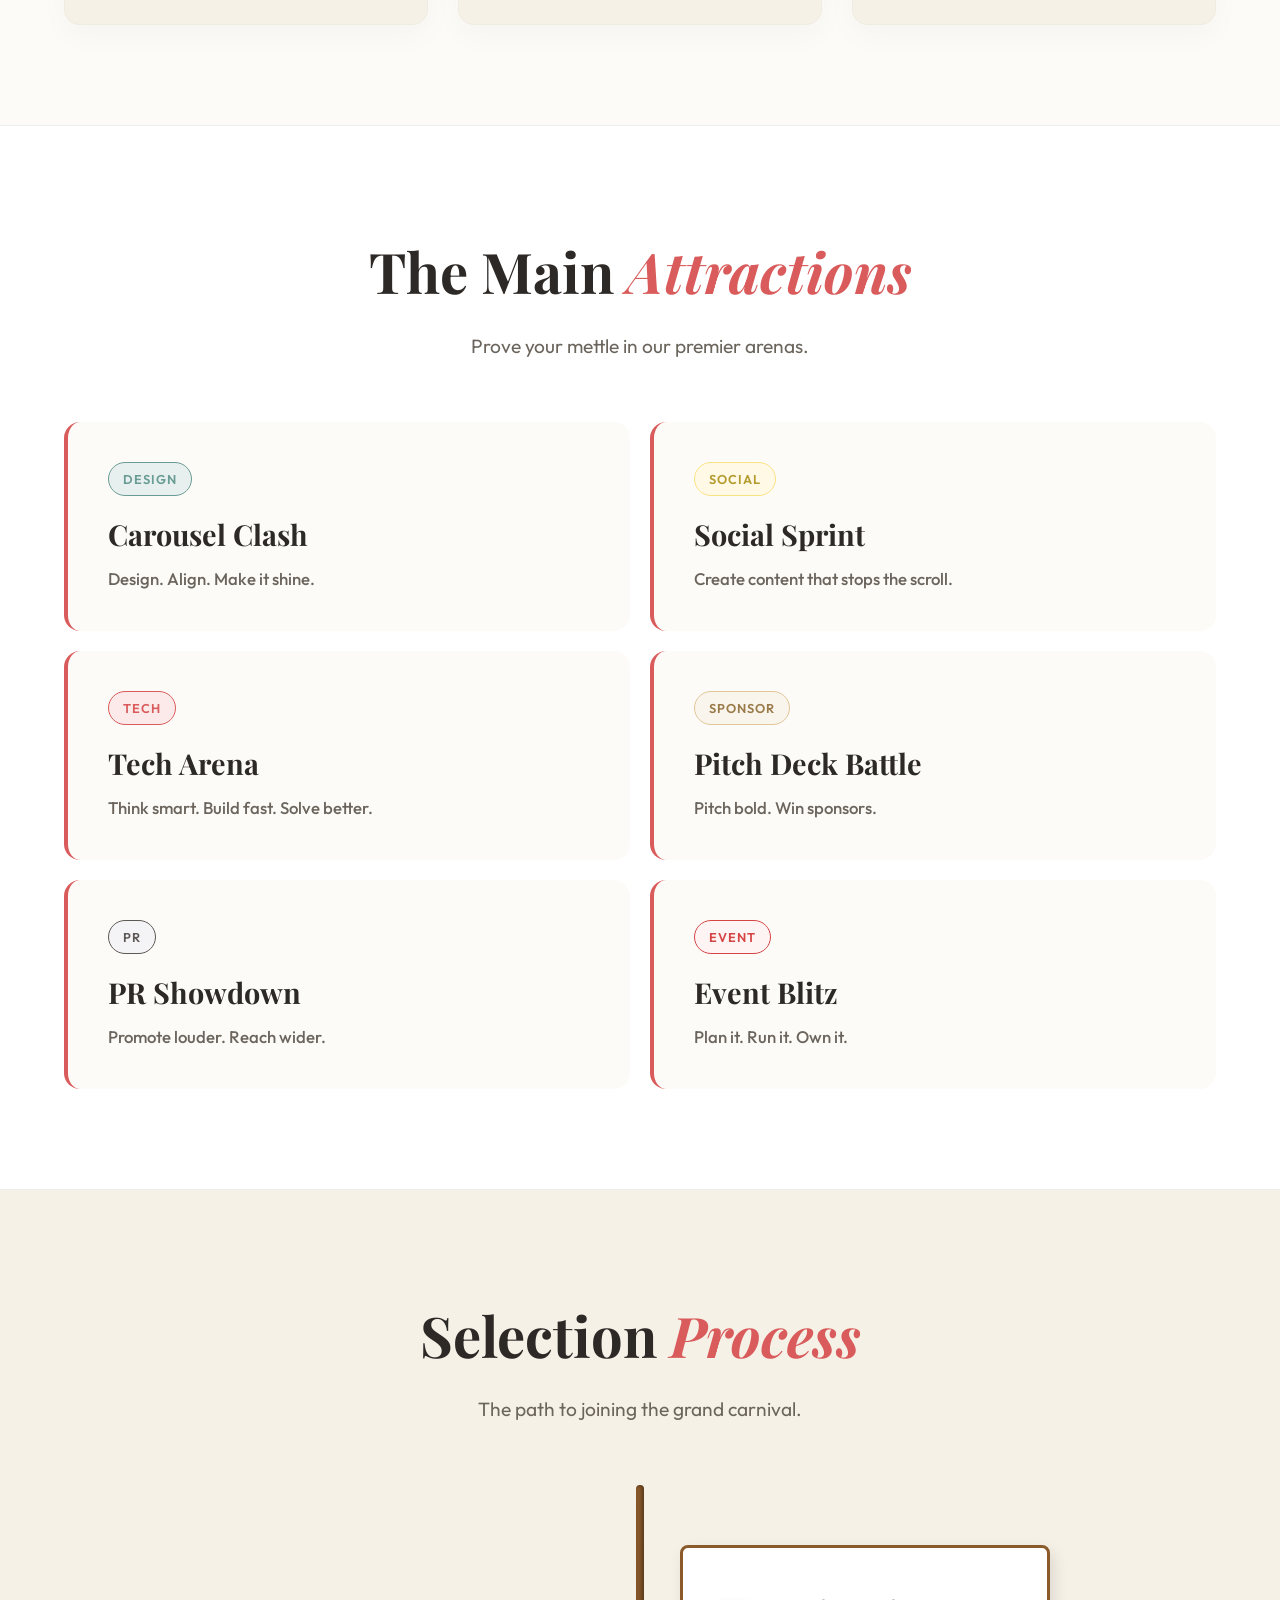
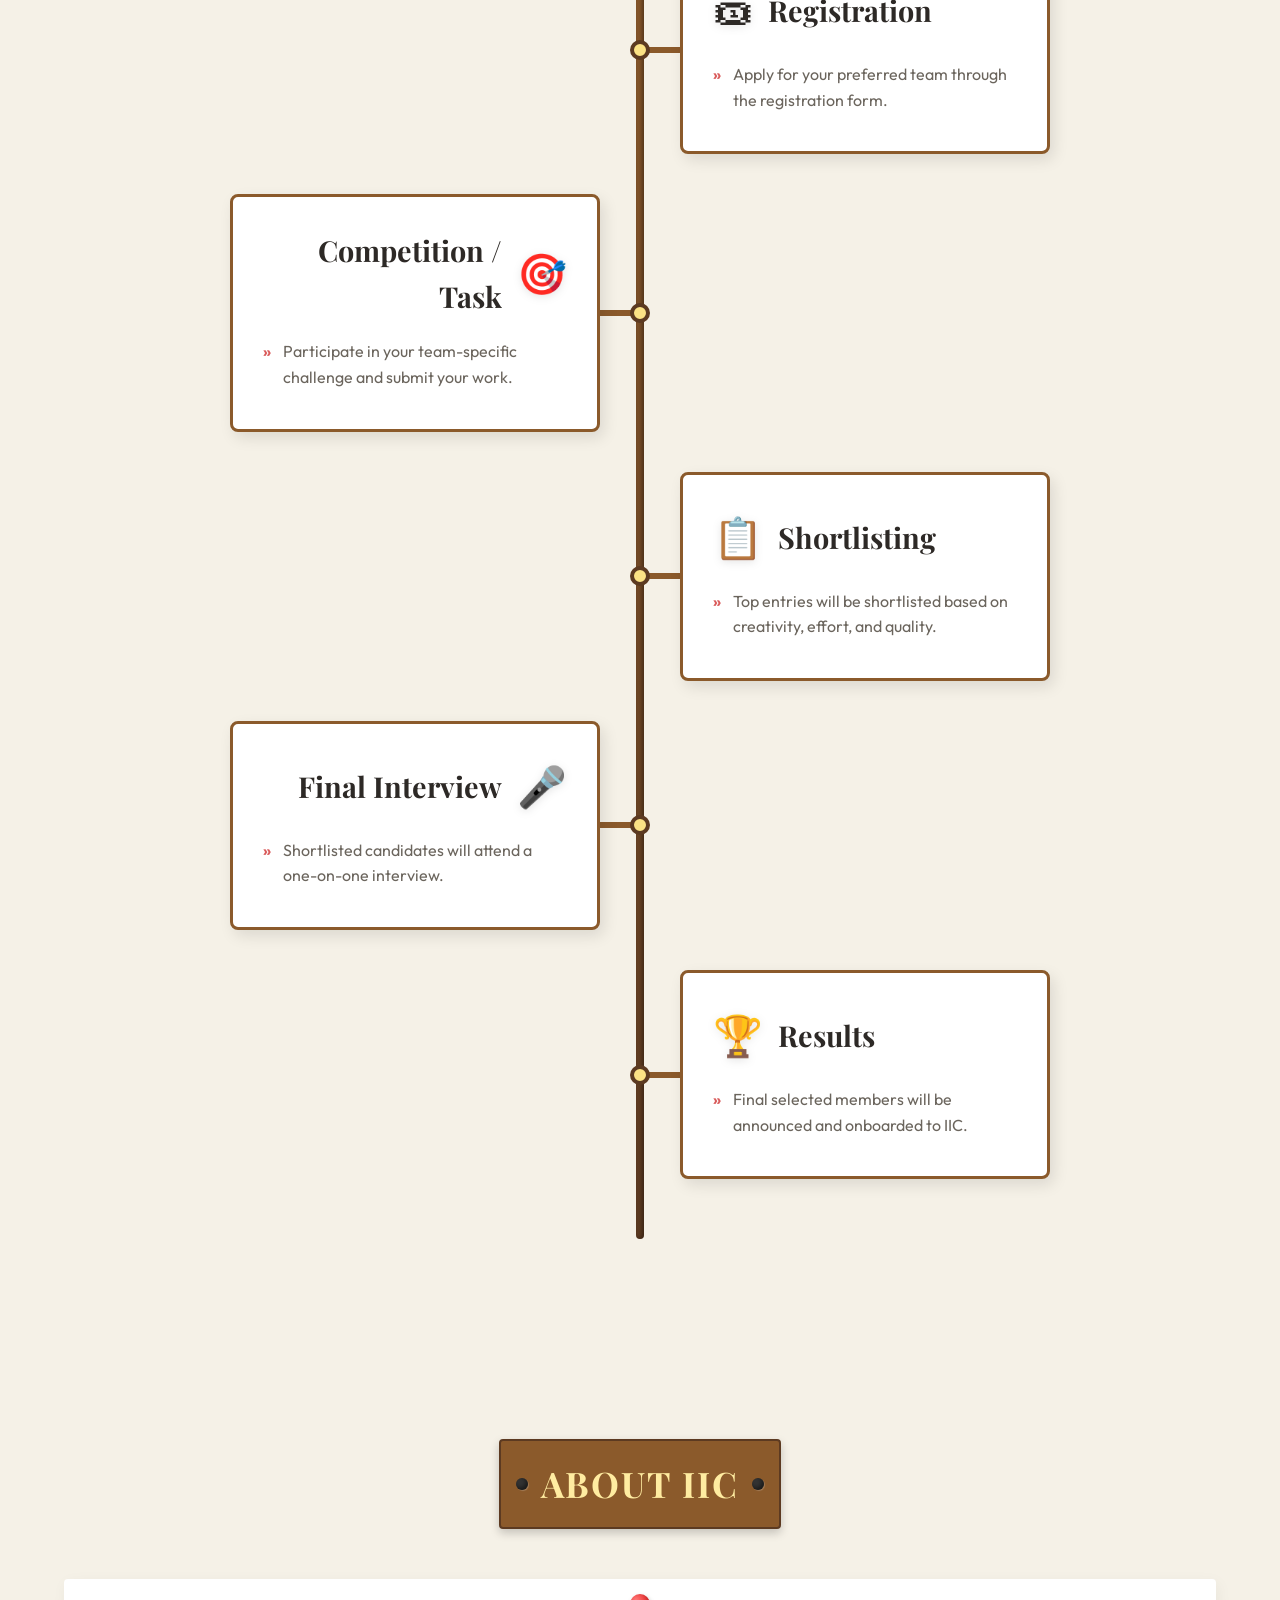
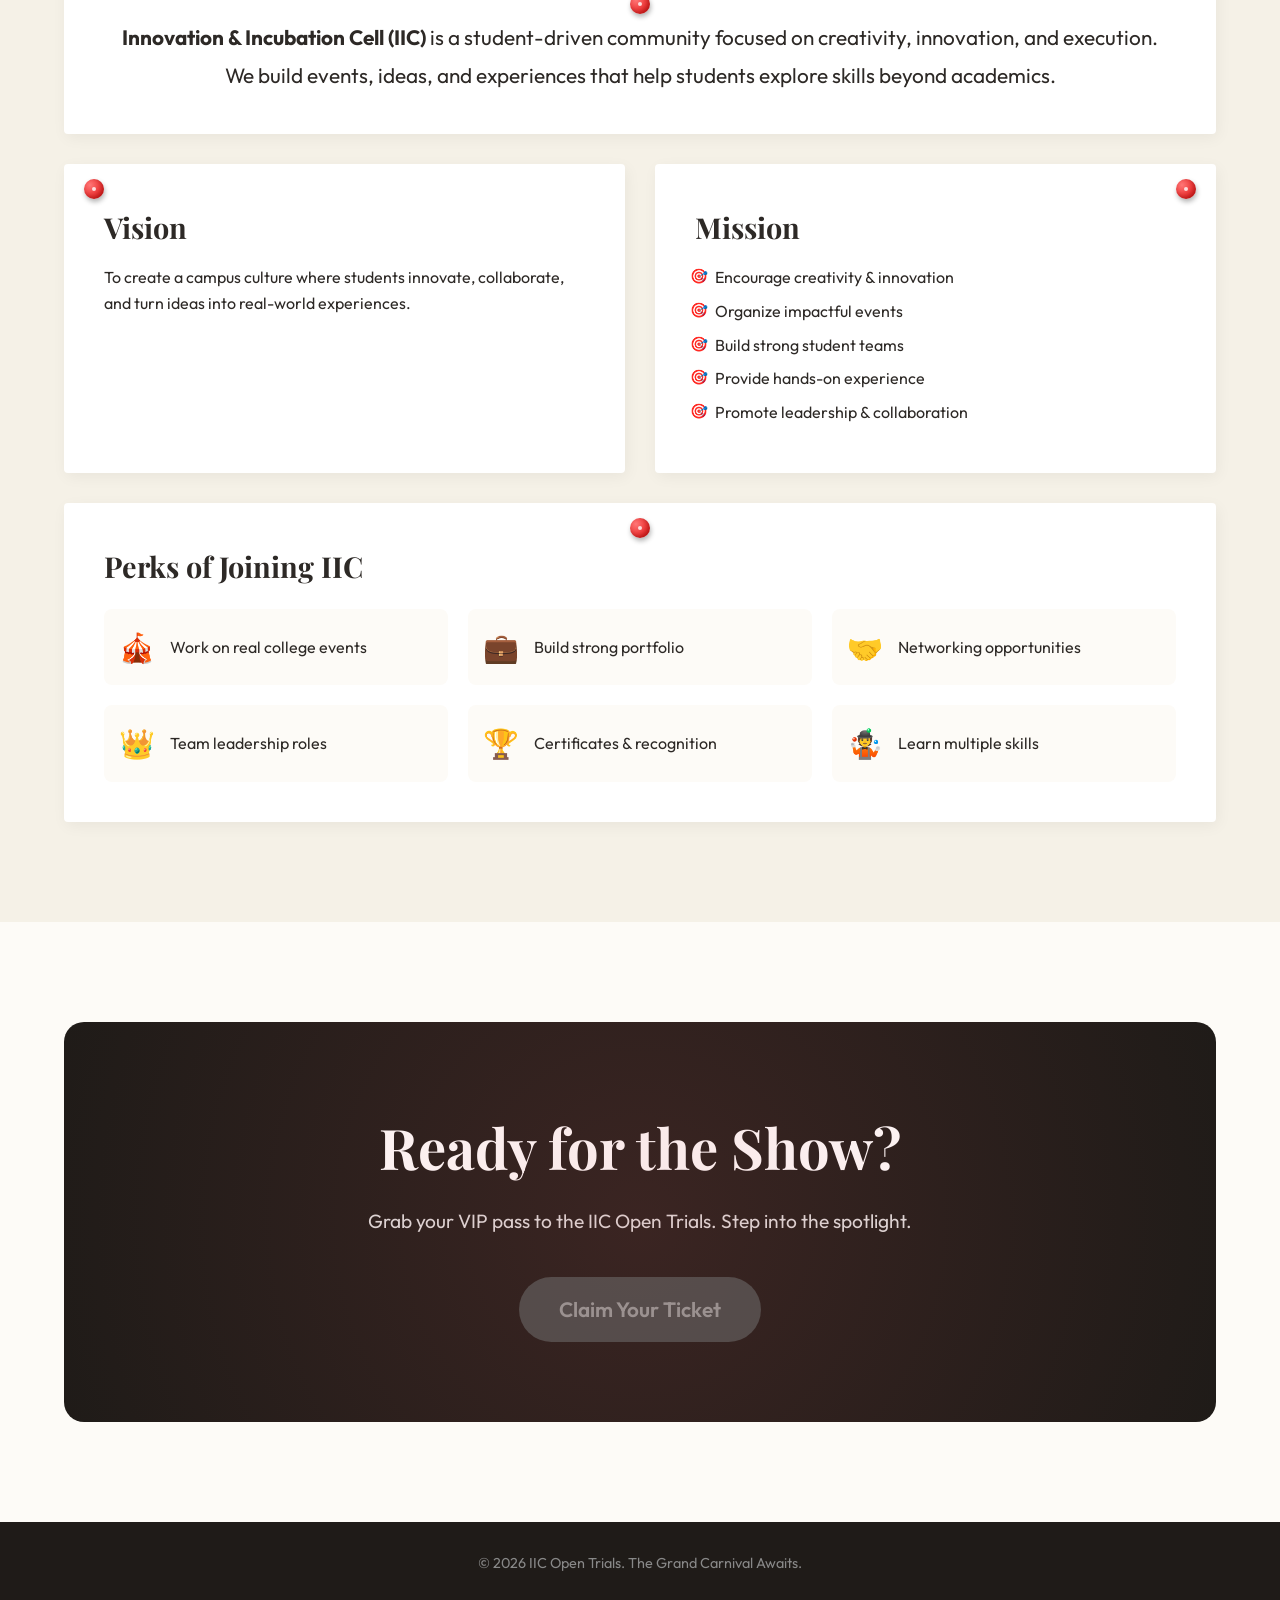
==== commit 35e7ccc4: "feat: redesign countdown timer with ticket-style UI and vertical slide animation" ====
--- a/index.html
+++ b/index.html
@@ -127,10 +127,33 @@
       <h2 class="hero-subtitle">6th – 8th April 2026</h2>
       
       <div id="countdown-wrapper" class="countdown-wrapper">
-         <div class="countdown-item"><span id="cd-days">00</span><label>Days</label></div>
-         <div class="countdown-item"><span id="cd-hours">00</span><label>Hours</label></div>
-         <div class="countdown-item"><span id="cd-mins">00</span><label>Minutes</label></div>
-         <div class="countdown-item"><span id="cd-secs">00</span><label>Seconds</label></div>
+        <div class="countdown-title">Registrations Closing In</div>
+        <div class="countdown-tickets">
+          <div class="countdown-group">
+            <div class="ticket-hover-wrapper">
+              <div class="ticket-box" id="cd-days"></div>
+            </div>
+            <label>Days</label>
+          </div>
+          <div class="countdown-group">
+            <div class="ticket-hover-wrapper">
+              <div class="ticket-box" id="cd-hours"></div>
+            </div>
+            <label>Hours</label>
+          </div>
+          <div class="countdown-group">
+            <div class="ticket-hover-wrapper">
+              <div class="ticket-box" id="cd-mins"></div>
+            </div>
+            <label>Minutes</label>
+          </div>
+          <div class="countdown-group">
+            <div class="ticket-hover-wrapper">
+              <div class="ticket-box" id="cd-secs"></div>
+            </div>
+            <label>Seconds</label>
+          </div>
+        </div>
       </div>
 
       <a href="/register.html" class="btn-primary animate-hover">Register Now</a>
--- a/style.css
+++ b/style.css
@@ -1458,4 +1458,158 @@
   .tents-container {
     opacity: 0.5;
   }
+}
+
+/* =========================================
+   COUNTDOWN TIMER (Carnival Ticket Style)
+   ========================================= */
+.countdown-wrapper {
+  text-align: center;
+  margin-bottom: 40px;
+  position: relative;
+  z-index: 10;
+}
+
+.countdown-title {
+  font-family: var(--font-heading);
+  font-size: 1.2rem;
+  color: var(--text-muted);
+  text-transform: uppercase;
+  letter-spacing: 2px;
+  margin-bottom: 20px;
+  font-weight: 600;
+}
+
+.countdown-tickets {
+  display: flex;
+  justify-content: center;
+  gap: 15px;
+}
+
+.countdown-group {
+  display: flex;
+  flex-direction: column;
+  align-items: center;
+}
+
+.ticket-hover-wrapper {
+  filter: drop-shadow(0 4px 10px rgba(0,0,0,0.06));
+  transition: filter 0.3s ease, transform 0.3s ease;
+  margin-bottom: 10px;
+}
+
+.ticket-hover-wrapper:hover {
+  transform: scale(1.02);
+  filter: drop-shadow(0 8px 20px rgba(217, 91, 91, 0.3)); /* glow shadow */
+}
+
+.ticket-box {
+  background-color: var(--bg-cream);
+  border: 2px dashed var(--color-red); /* dashed looks more torn paper than solid */
+  border-radius: 10px;
+  width: 75px;
+  height: 85px;
+  position: relative;
+  overflow: hidden; /* For vertical slide animation */
+  display: flex;
+  justify-content: center;
+  align-items: center;
+  /* Torn paper ticket cutouts */
+  mask-image: radial-gradient(circle at 0 50%, transparent 6px, black 7px), 
+              radial-gradient(circle at 100% 50%, transparent 6px, black 7px);
+  mask-size: 51% 100%;
+  mask-position: left, right;
+  mask-repeat: no-repeat;
+  -webkit-mask-image: radial-gradient(circle at 0 50%, transparent 6px, black 7px), 
+                      radial-gradient(circle at 100% 50%, transparent 6px, black 7px);
+  -webkit-mask-size: 51% 100%;
+  -webkit-mask-position: left, right;
+  -webkit-mask-repeat: no-repeat;
+}
+
+.ticket-box span {
+  position: absolute;
+  top: 0;
+  left: 0;
+  width: 100%;
+  height: 100%;
+  display: flex;
+  justify-content: center;
+  align-items: center;
+  font-family: var(--font-heading);
+  font-size: 2.5rem;
+  font-weight: 700;
+  color: var(--text-main);
+  transition: transform 0.3s cubic-bezier(0.25, 0.8, 0.25, 1);
+}
+
+.ticket-box span.current {
+  transform: translateY(0);
+}
+
+.ticket-box span.slide-out {
+  transform: translateY(-100%);
+}
+
+.ticket-box span.next {
+  transform: translateY(100%);
+}
+
+.ticket-box span.slide-in {
+  transform: translateY(0);
+}
+
+.countdown-group label {
+  font-size: 0.8rem;
+  text-transform: uppercase;
+  font-weight: 600;
+  color: var(--color-red);
+  letter-spacing: 1px;
+}
+
+.countdown-message {
+  font-family: var(--font-heading);
+  font-size: 2rem;
+  color: var(--color-red);
+  font-weight: 700;
+  margin-bottom: 40px;
+  text-shadow: 0 4px 15px rgba(217, 91, 91, 0.2);
+  background: var(--bg-cream);
+  padding: 15px 40px;
+  border-radius: 12px;
+  border: 2px dashed var(--color-red);
+  display: inline-block;
+}
+
+.btn-disabled {
+  pointer-events: none !important;
+  opacity: 0.5 !important;
+  cursor: not-allowed !important;
+  filter: grayscale(1);
+}
+
+@media (max-width: 600px) {
+  .countdown-tickets {
+    gap: 8px; /* inline, reduced spacing */
+  }
+  .ticket-box {
+    width: 60px;
+    height: 70px;
+    border-radius: 8px;
+  }
+  .ticket-box span {
+    font-size: 1.8rem;
+  }
+  .countdown-group label {
+    font-size: 0.65rem;
+    letter-spacing: 0px;
+  }
+  .countdown-title {
+    font-size: 1rem;
+    margin-bottom: 12px;
+  }
+  .countdown-message {
+    font-size: 1.5rem;
+    padding: 10px 20px;
+  }
 }
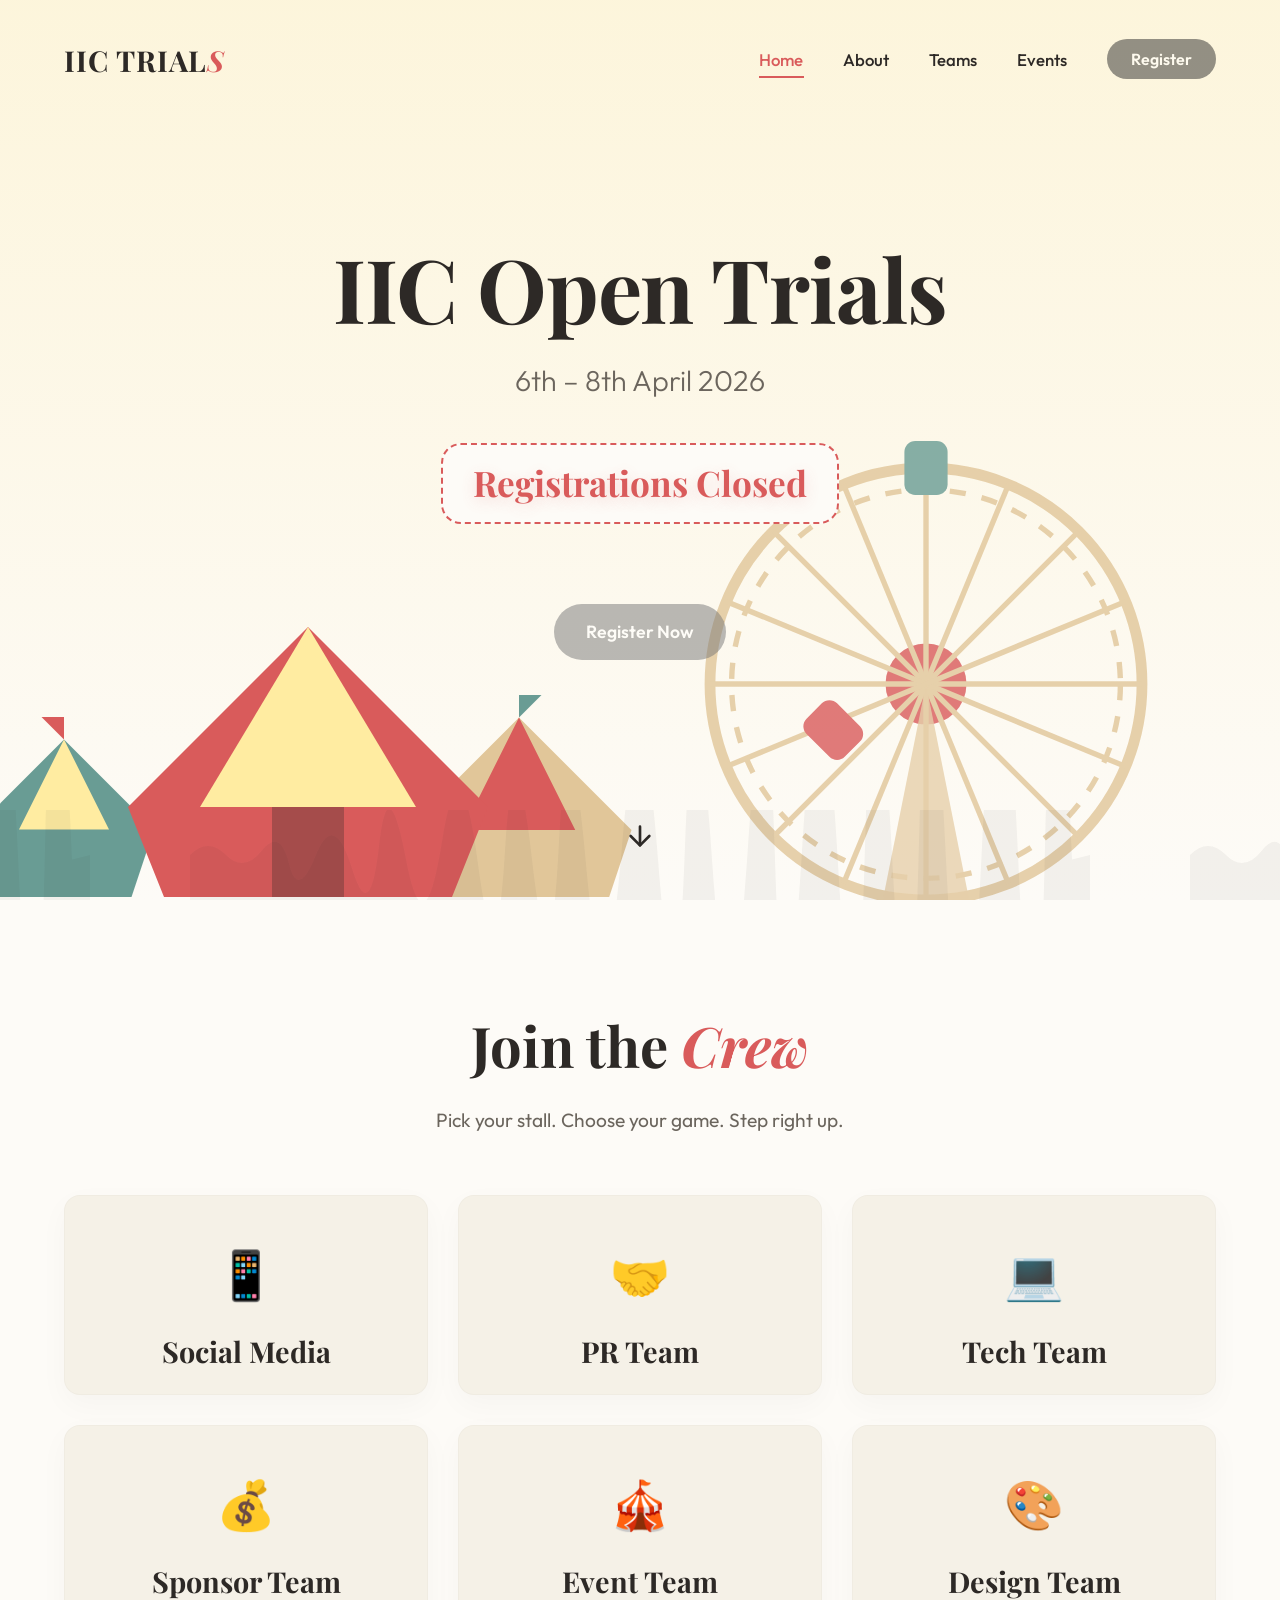
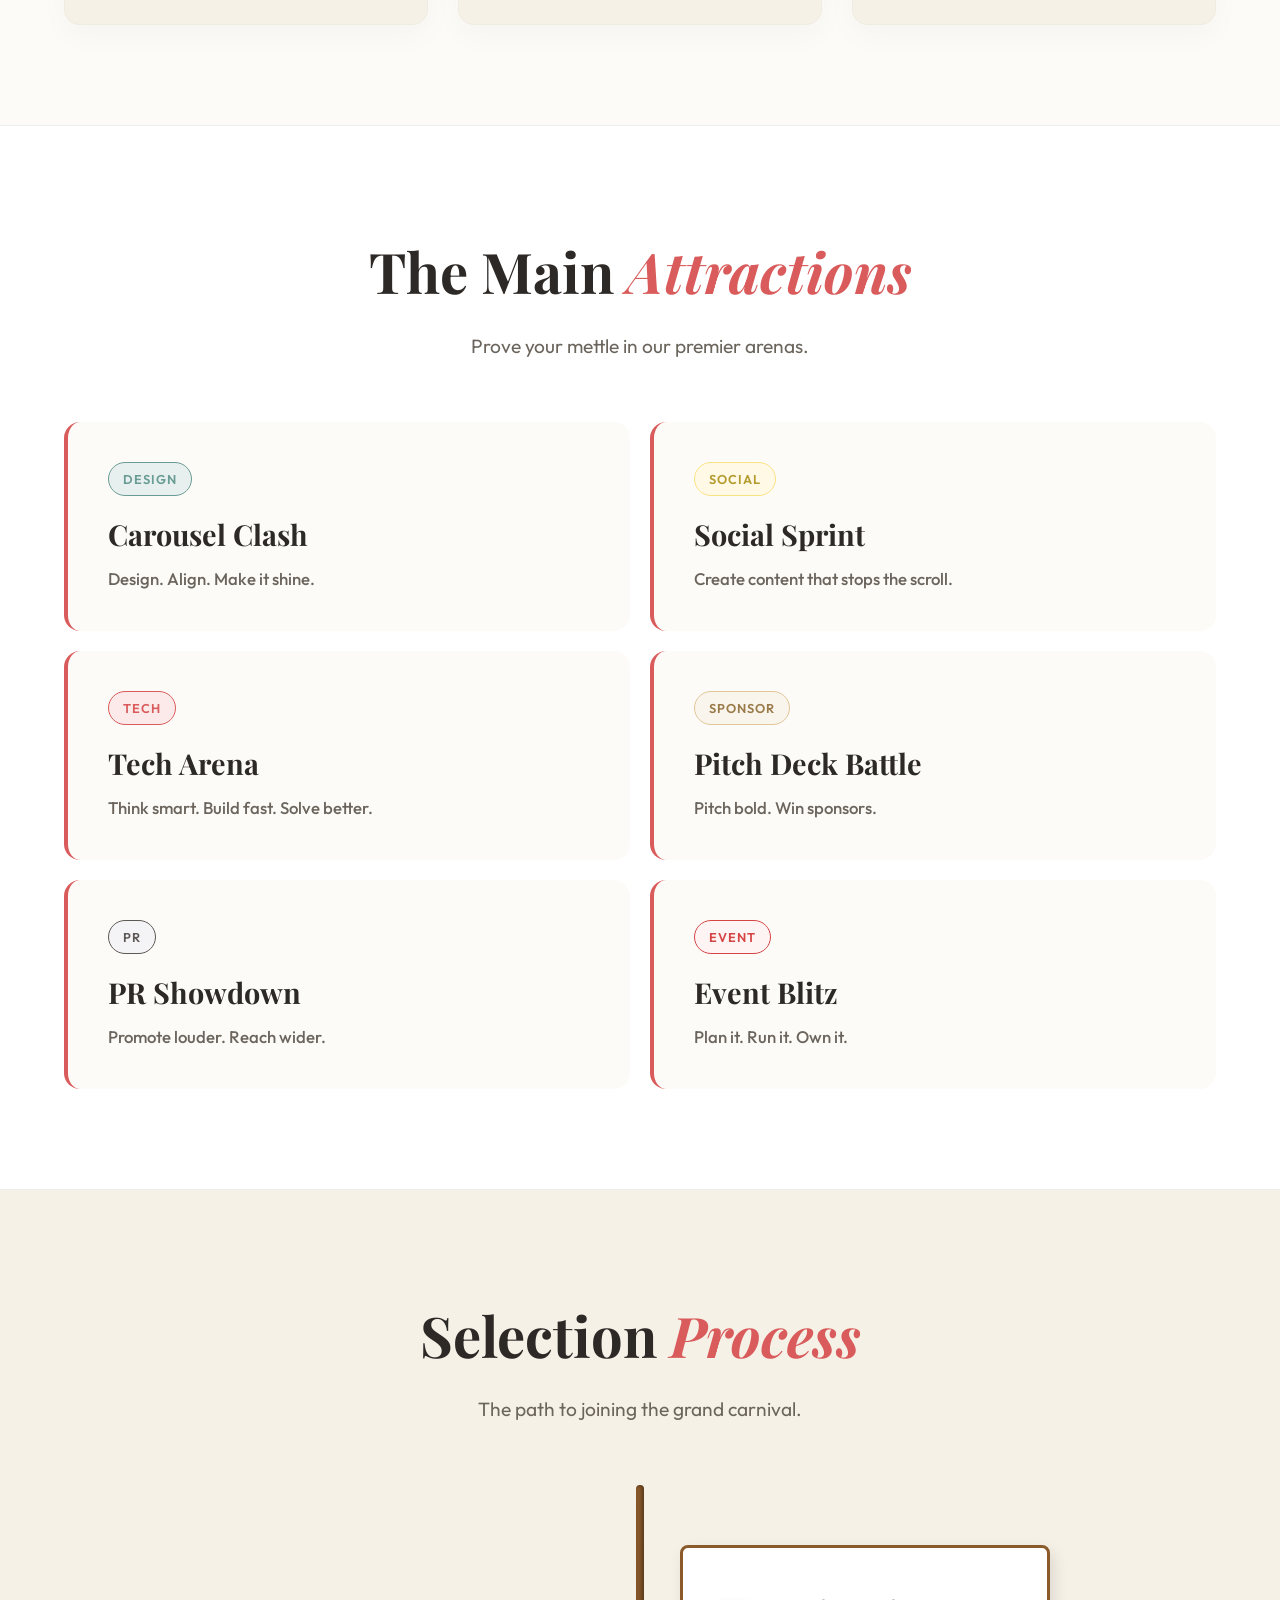
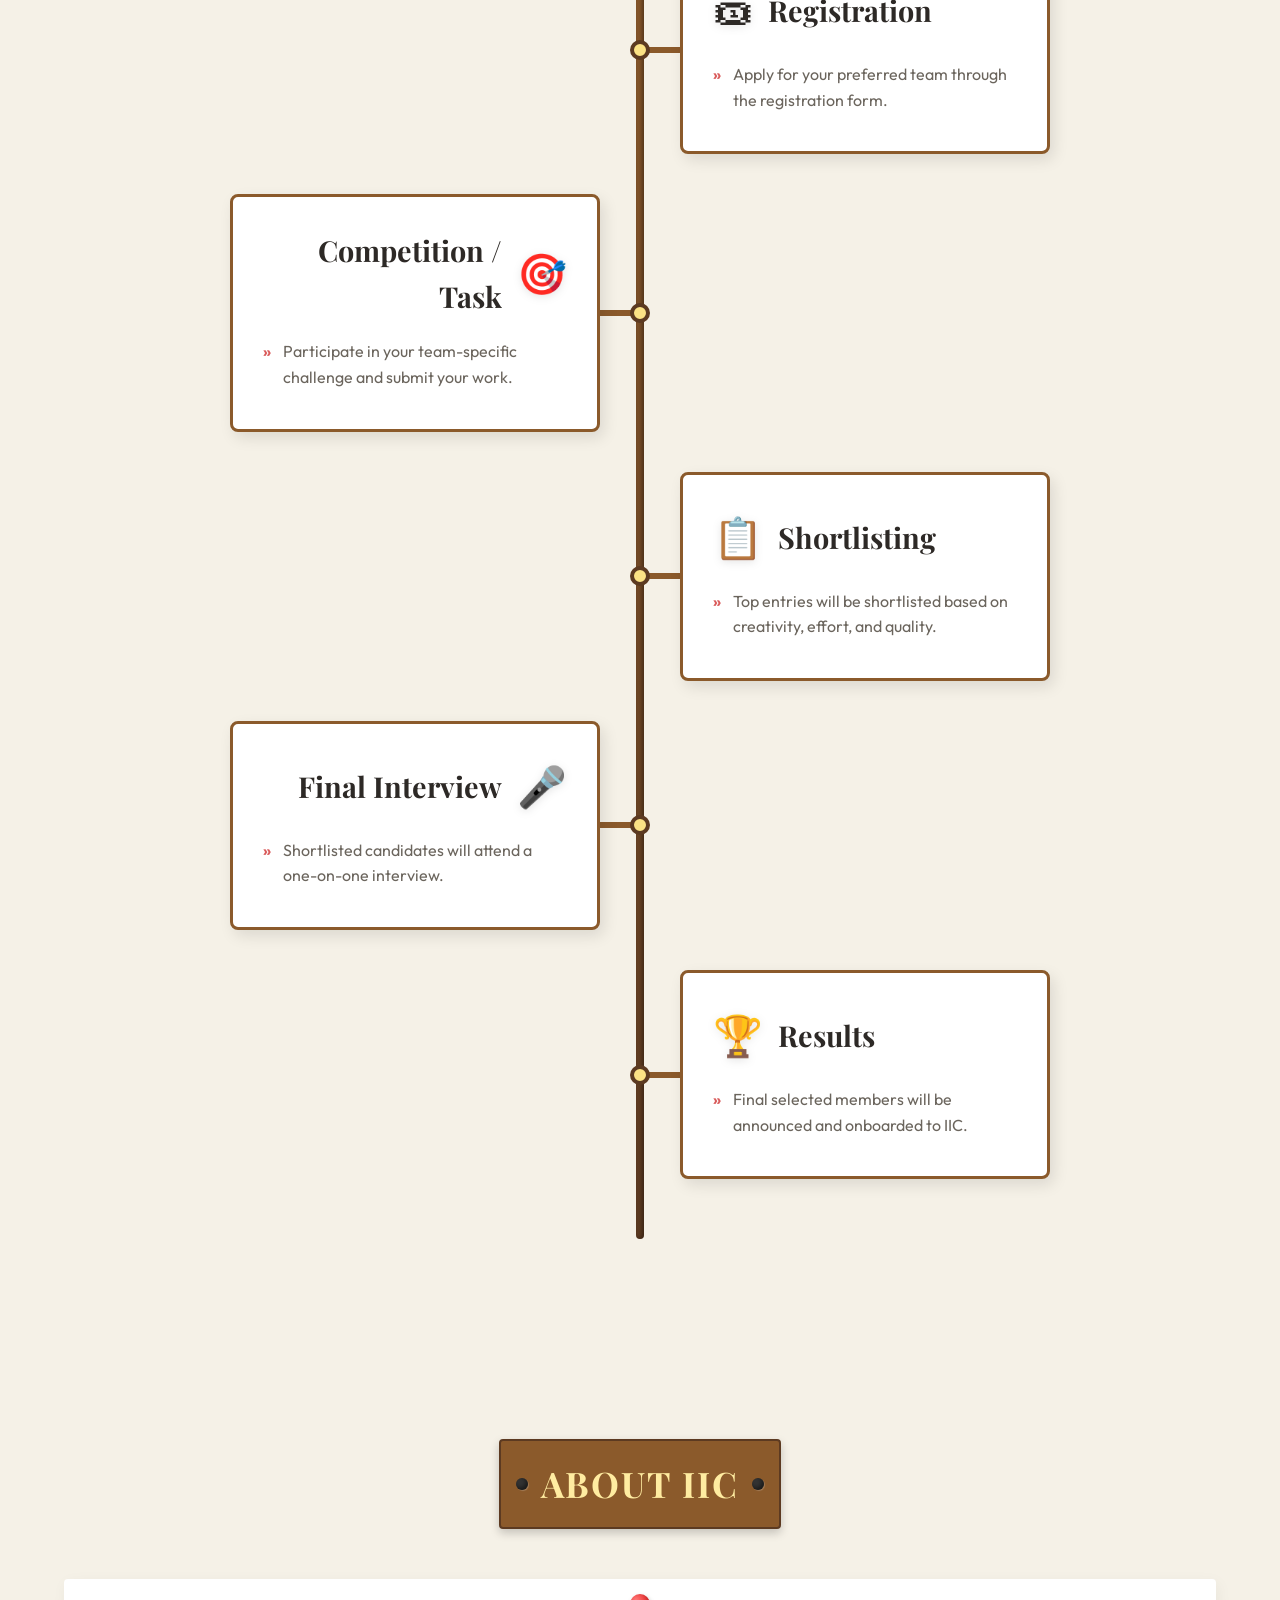
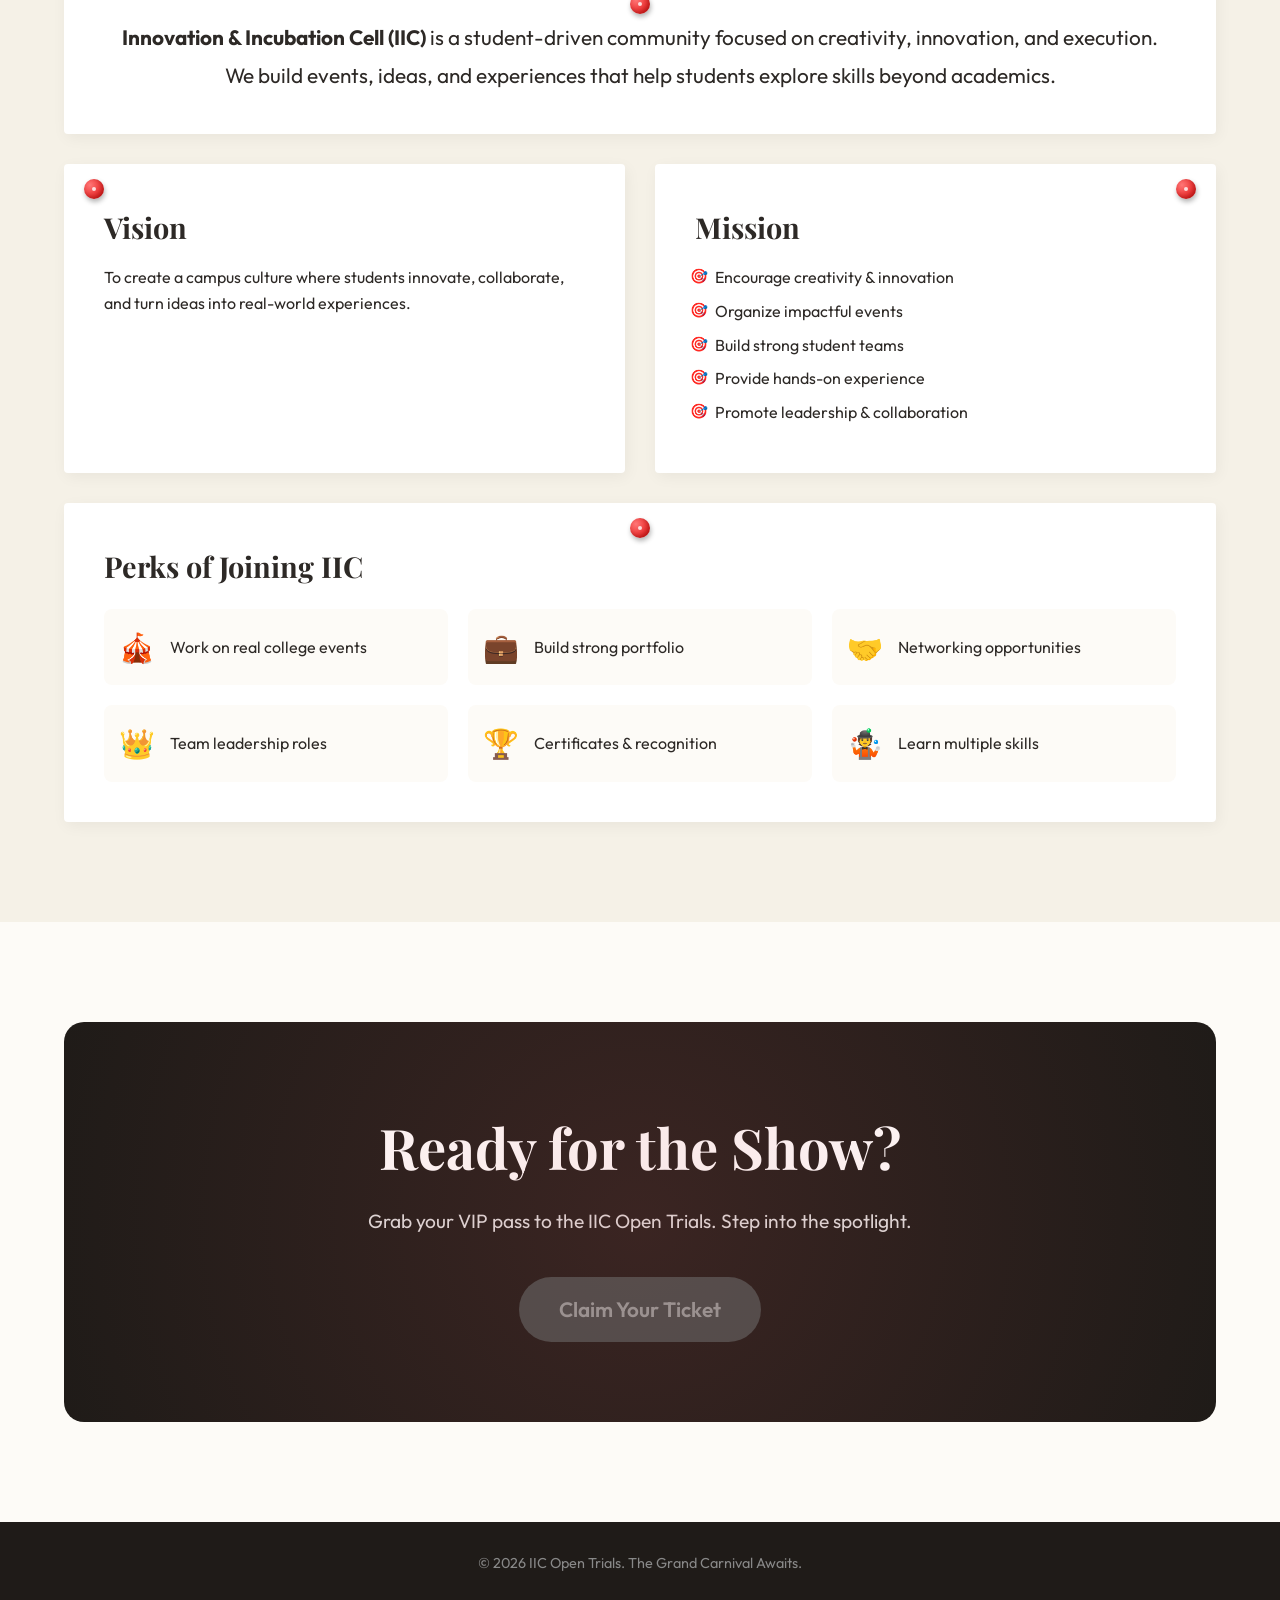
==== commit b0546cd5: "refactor: simplify countdown timer UI and replace slide animation with flip effect" ====
--- a/index.html
+++ b/index.html
@@ -127,33 +127,10 @@
       <h2 class="hero-subtitle">6th – 8th April 2026</h2>
       
       <div id="countdown-wrapper" class="countdown-wrapper">
-        <div class="countdown-title">Registrations Closing In</div>
-        <div class="countdown-tickets">
-          <div class="countdown-group">
-            <div class="ticket-hover-wrapper">
-              <div class="ticket-box" id="cd-days"></div>
-            </div>
-            <label>Days</label>
-          </div>
-          <div class="countdown-group">
-            <div class="ticket-hover-wrapper">
-              <div class="ticket-box" id="cd-hours"></div>
-            </div>
-            <label>Hours</label>
-          </div>
-          <div class="countdown-group">
-            <div class="ticket-hover-wrapper">
-              <div class="ticket-box" id="cd-mins"></div>
-            </div>
-            <label>Minutes</label>
-          </div>
-          <div class="countdown-group">
-            <div class="ticket-hover-wrapper">
-              <div class="ticket-box" id="cd-secs"></div>
-            </div>
-            <label>Seconds</label>
-          </div>
-        </div>
+         <div class="countdown-item"><span id="cd-days">00</span><label>Days</label></div>
+         <div class="countdown-item"><span id="cd-hours">00</span><label>Hours</label></div>
+         <div class="countdown-item"><span id="cd-mins">00</span><label>Minutes</label></div>
+         <div class="countdown-item"><span id="cd-secs">00</span><label>Seconds</label></div>
       </div>
 
       <a href="/register.html" class="btn-primary animate-hover">Register Now</a>
--- a/style.css
+++ b/style.css
@@ -1461,122 +1461,65 @@
 }
 
 /* =========================================
-   COUNTDOWN TIMER (Carnival Ticket Style)
+   COUNTDOWN TIMER
    ========================================= */
 .countdown-wrapper {
-  text-align: center;
-  margin-bottom: 40px;
-  position: relative;
-  z-index: 10;
-}
-
-.countdown-title {
-  font-family: var(--font-heading);
-  font-size: 1.2rem;
-  color: var(--text-muted);
-  text-transform: uppercase;
-  letter-spacing: 2px;
-  margin-bottom: 20px;
-  font-weight: 600;
-}
-
-.countdown-tickets {
   display: flex;
   justify-content: center;
-  gap: 15px;
-}
-
-.countdown-group {
+  gap: 20px;
+  margin-bottom: 40px;
+  z-index: 10;
+  position: relative;
+}
+
+.countdown-item {
+  background-color: var(--bg-cream);
+  border: 2px solid var(--color-red);
+  border-radius: 16px;
+  padding: 15px 20px;
+  min-width: 90px;
   display: flex;
   flex-direction: column;
   align-items: center;
-}
-
-.ticket-hover-wrapper {
-  filter: drop-shadow(0 4px 10px rgba(0,0,0,0.06));
-  transition: filter 0.3s ease, transform 0.3s ease;
-  margin-bottom: 10px;
-}
-
-.ticket-hover-wrapper:hover {
-  transform: scale(1.02);
-  filter: drop-shadow(0 8px 20px rgba(217, 91, 91, 0.3)); /* glow shadow */
-}
-
-.ticket-box {
-  background-color: var(--bg-cream);
-  border: 2px dashed var(--color-red); /* dashed looks more torn paper than solid */
-  border-radius: 10px;
-  width: 75px;
-  height: 85px;
-  position: relative;
-  overflow: hidden; /* For vertical slide animation */
-  display: flex;
   justify-content: center;
-  align-items: center;
-  /* Torn paper ticket cutouts */
-  mask-image: radial-gradient(circle at 0 50%, transparent 6px, black 7px), 
-              radial-gradient(circle at 100% 50%, transparent 6px, black 7px);
-  mask-size: 51% 100%;
-  mask-position: left, right;
-  mask-repeat: no-repeat;
-  -webkit-mask-image: radial-gradient(circle at 0 50%, transparent 6px, black 7px), 
-                      radial-gradient(circle at 100% 50%, transparent 6px, black 7px);
-  -webkit-mask-size: 51% 100%;
-  -webkit-mask-position: left, right;
-  -webkit-mask-repeat: no-repeat;
-}
-
-.ticket-box span {
-  position: absolute;
-  top: 0;
-  left: 0;
-  width: 100%;
-  height: 100%;
-  display: flex;
-  justify-content: center;
-  align-items: center;
+  box-shadow: 0 8px 20px rgba(217, 91, 91, 0.15);
+  transition: transform 0.3s;
+}
+
+.countdown-item:hover {
+  transform: translateY(-3px);
+  box-shadow: 0 12px 25px rgba(217, 91, 91, 0.25);
+}
+
+.countdown-item span {
   font-family: var(--font-heading);
   font-size: 2.5rem;
   font-weight: 700;
   color: var(--text-main);
-  transition: transform 0.3s cubic-bezier(0.25, 0.8, 0.25, 1);
-}
-
-.ticket-box span.current {
-  transform: translateY(0);
-}
-
-.ticket-box span.slide-out {
-  transform: translateY(-100%);
-}
-
-.ticket-box span.next {
-  transform: translateY(100%);
-}
-
-.ticket-box span.slide-in {
-  transform: translateY(0);
-}
-
-.countdown-group label {
+  line-height: 1;
+  display: inline-block;
+  perspective: 1000px;
+}
+
+.countdown-item label {
   font-size: 0.8rem;
   text-transform: uppercase;
   font-weight: 600;
   color: var(--color-red);
+  margin-top: 5px;
   letter-spacing: 1px;
 }
 
 .countdown-message {
   font-family: var(--font-heading);
-  font-size: 2rem;
+  font-size: 2.2rem;
   color: var(--color-red);
   font-weight: 700;
   margin-bottom: 40px;
   text-shadow: 0 4px 15px rgba(217, 91, 91, 0.2);
   background: var(--bg-cream);
-  padding: 15px 40px;
-  border-radius: 12px;
+  padding: 10px 30px;
+  border-radius: 20px;
   border: 2px dashed var(--color-red);
   display: inline-block;
 }
@@ -1588,28 +1531,33 @@
   filter: grayscale(1);
 }
 
+@keyframes flipIn {
+  0% { transform: rotateX(-90deg); opacity: 0; }
+  100% { transform: rotateX(0); opacity: 1; }
+}
+
+.animate-flip {
+  animation: flipIn 0.4s cubic-bezier(0.25, 0.8, 0.25, 1);
+}
+
 @media (max-width: 600px) {
-  .countdown-tickets {
-    gap: 8px; /* inline, reduced spacing */
-  }
-  .ticket-box {
-    width: 60px;
-    height: 70px;
-    border-radius: 8px;
-  }
-  .ticket-box span {
+  .countdown-wrapper {
+    gap: 10px;
+    margin-bottom: 30px;
+  }
+  .countdown-item {
+    min-width: 70px;
+    padding: 10px 12px;
+    border-radius: 12px;
+  }
+  .countdown-item span {
     font-size: 1.8rem;
   }
-  .countdown-group label {
+  .countdown-item label {
     font-size: 0.65rem;
     letter-spacing: 0px;
   }
-  .countdown-title {
-    font-size: 1rem;
-    margin-bottom: 12px;
-  }
   .countdown-message {
     font-size: 1.5rem;
-    padding: 10px 20px;
   }
 }
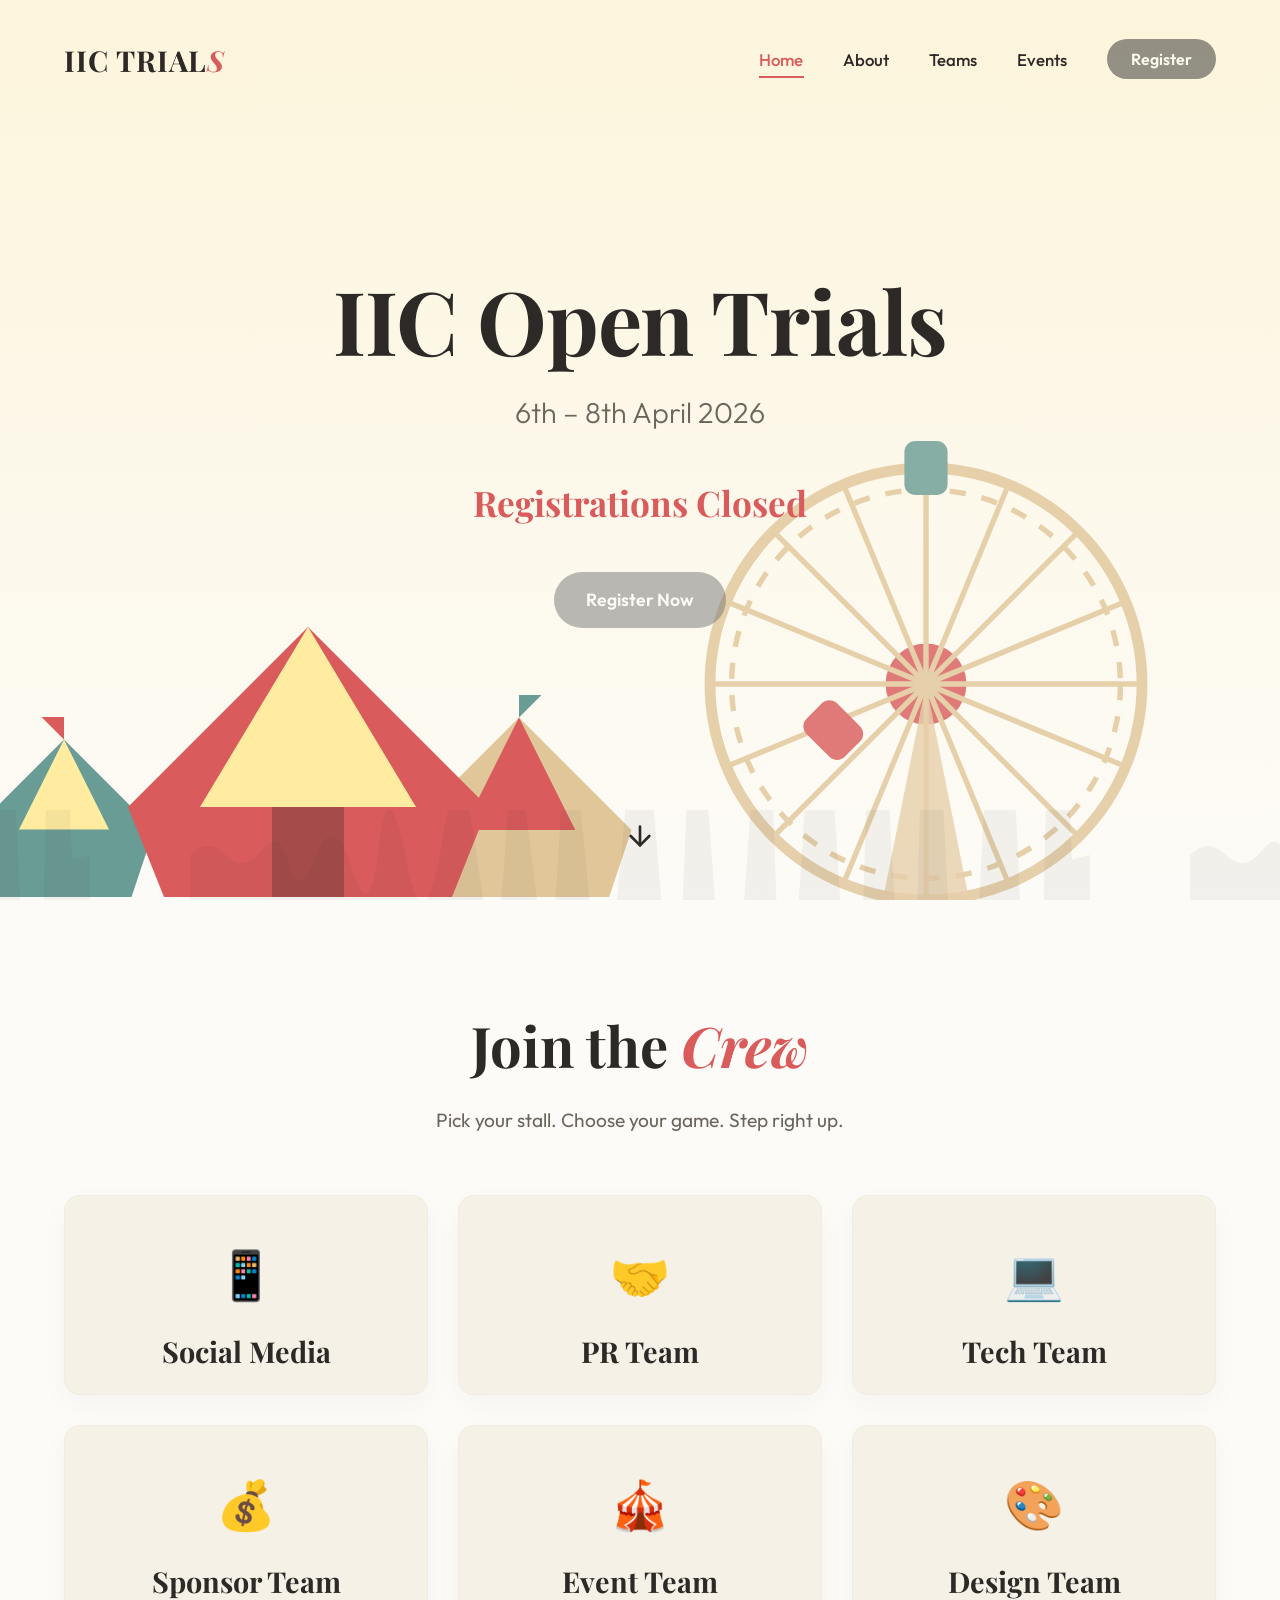
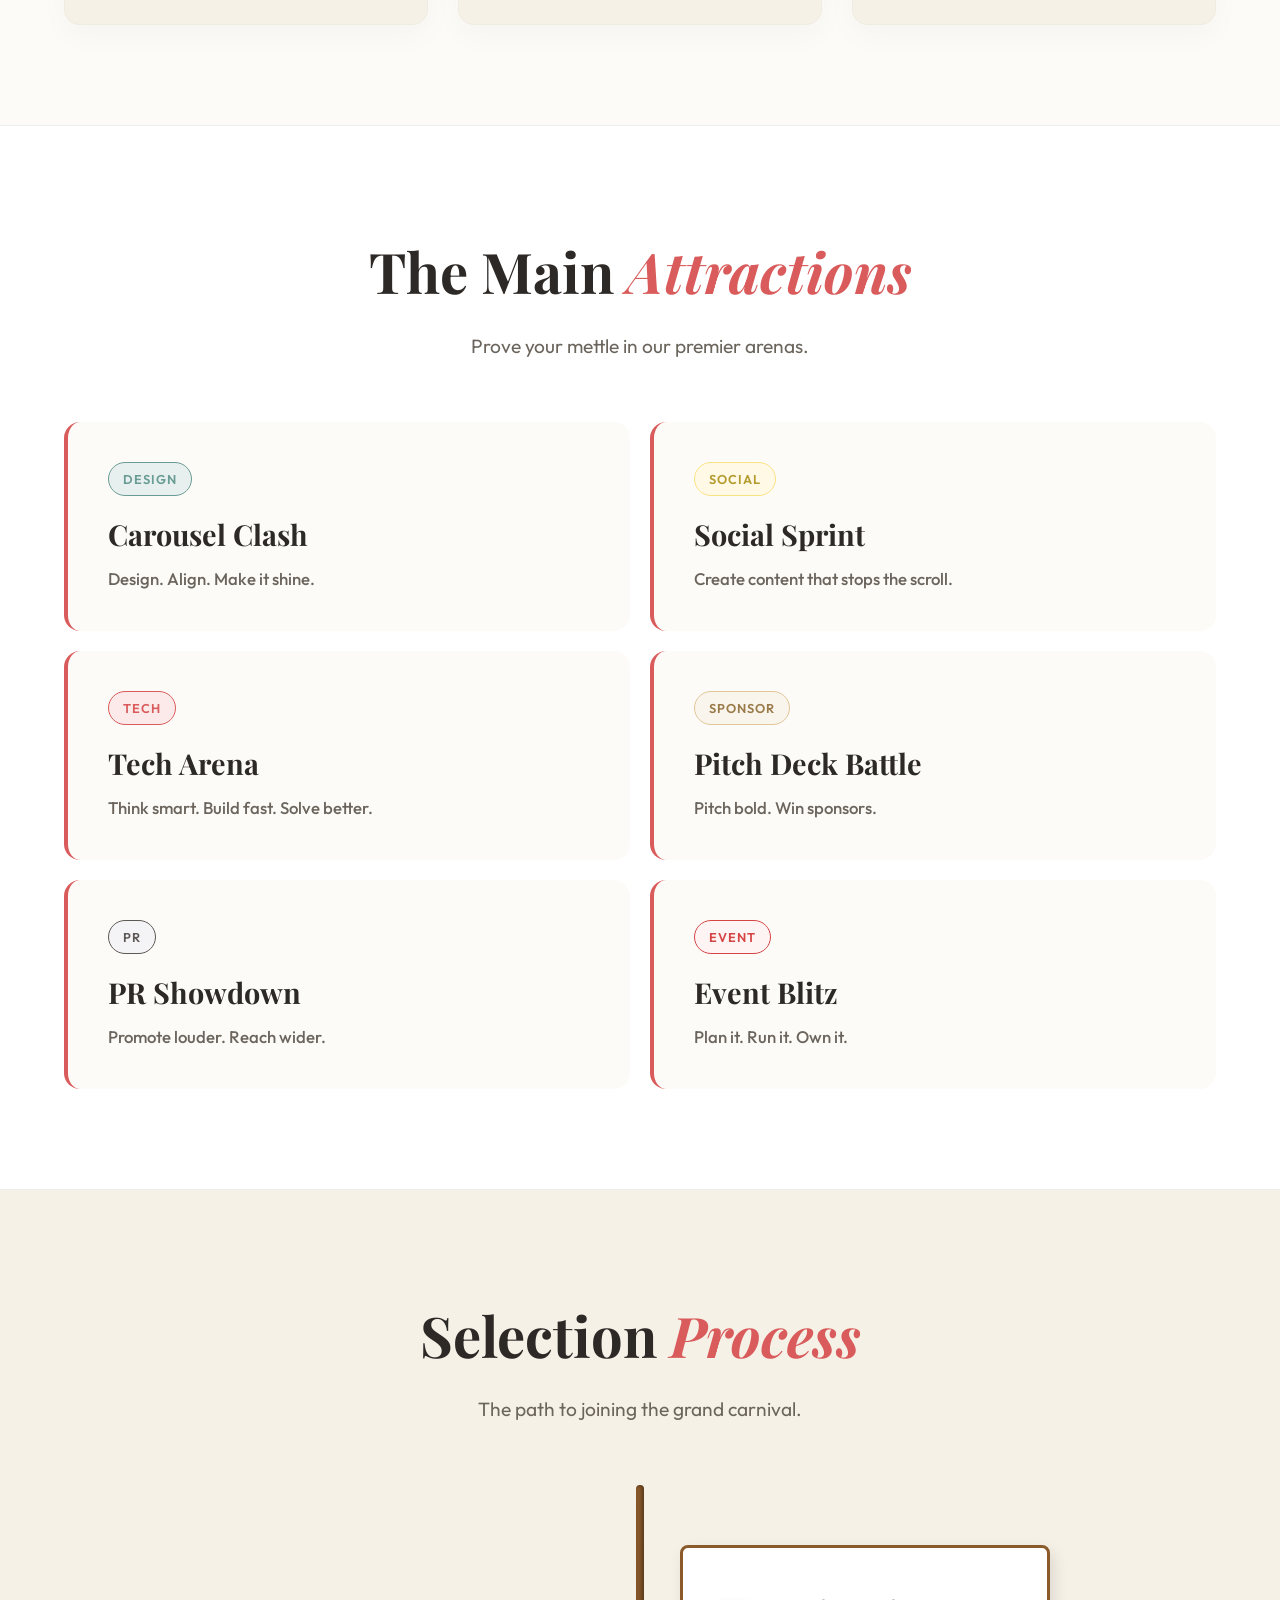
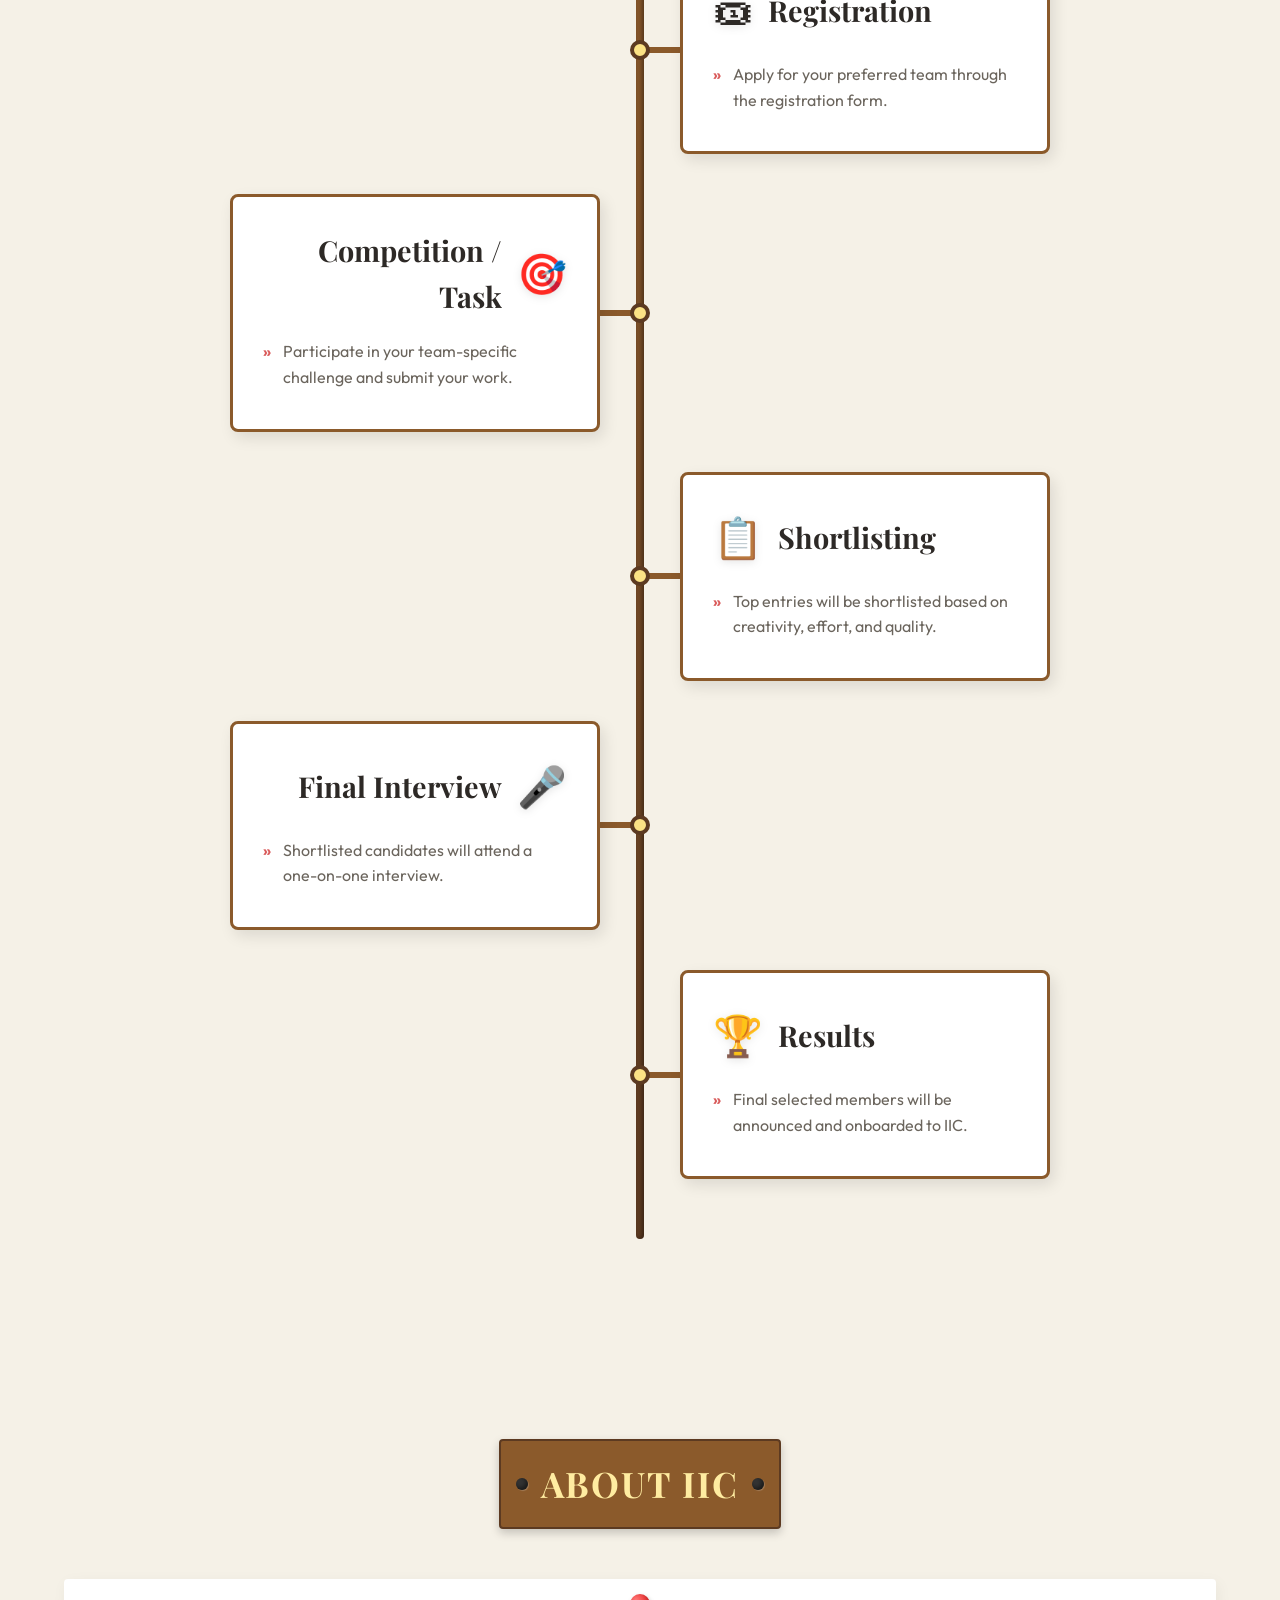
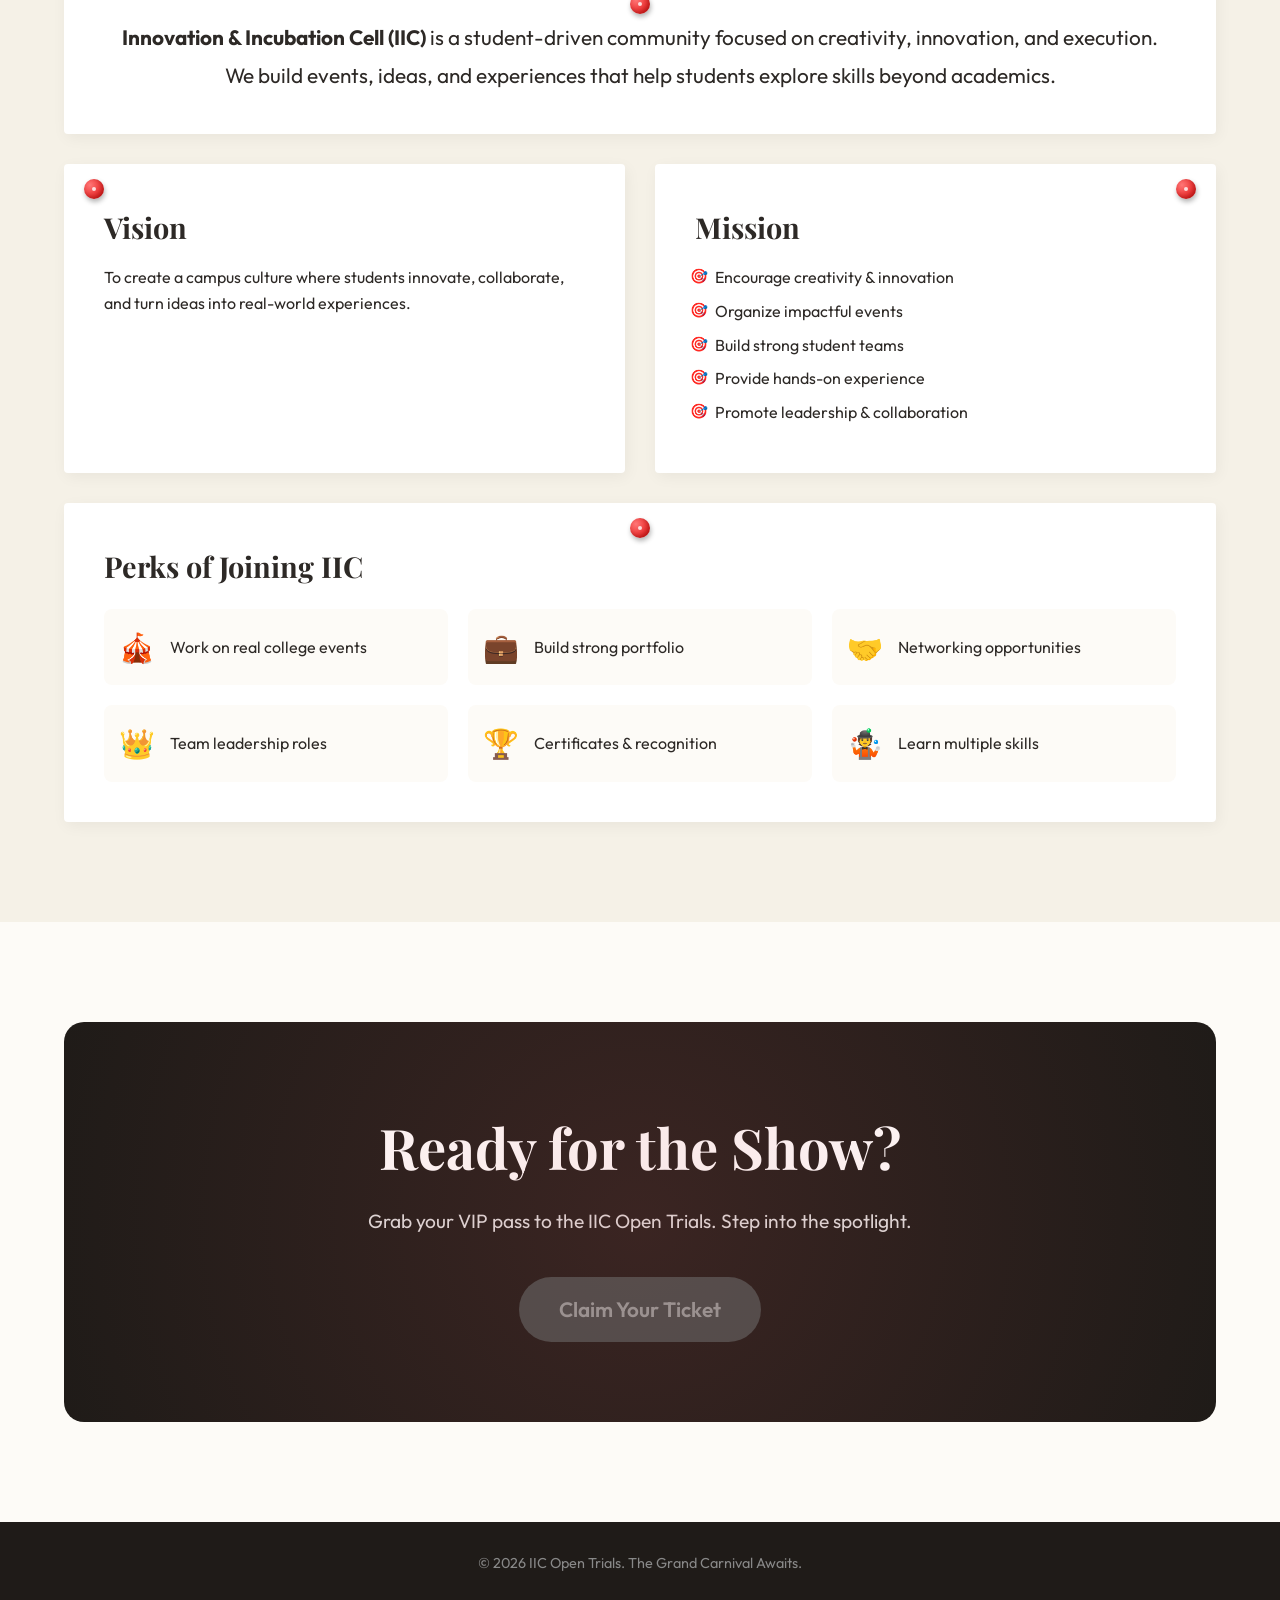
==== commit b46dcfeb: "feat: redesign countdown timer with new layout, title, and fade animation" ====
--- a/index.html
+++ b/index.html
@@ -127,10 +127,13 @@
       <h2 class="hero-subtitle">6th – 8th April 2026</h2>
       
       <div id="countdown-wrapper" class="countdown-wrapper">
-         <div class="countdown-item"><span id="cd-days">00</span><label>Days</label></div>
-         <div class="countdown-item"><span id="cd-hours">00</span><label>Hours</label></div>
-         <div class="countdown-item"><span id="cd-mins">00</span><label>Minutes</label></div>
-         <div class="countdown-item"><span id="cd-secs">00</span><label>Seconds</label></div>
+         <h3 class="countdown-title">Registrations Closing In</h3>
+         <div class="countdown-flex">
+           <div class="countdown-item"><span id="cd-days">00</span><label>Days</label></div>
+           <div class="countdown-item"><span id="cd-hours">00</span><label>Hours</label></div>
+           <div class="countdown-item"><span id="cd-mins">00</span><label>Minutes</label></div>
+           <div class="countdown-item"><span id="cd-secs">00</span><label>Seconds</label></div>
+         </div>
       </div>
 
       <a href="/register.html" class="btn-primary animate-hover">Register Now</a>
--- a/style.css
+++ b/style.css
@@ -1464,49 +1464,50 @@
    COUNTDOWN TIMER
    ========================================= */
 .countdown-wrapper {
+  margin-bottom: 40px;
+  z-index: 10;
+  position: relative;
+  text-align: center;
+}
+
+.countdown-title {
+  font-family: var(--font-body);
+  font-size: 1.2rem;
+  font-weight: 600;
+  color: var(--color-red);
+  text-transform: uppercase;
+  letter-spacing: 2px;
+  margin-bottom: 15px;
+}
+
+.countdown-flex {
   display: flex;
   justify-content: center;
-  gap: 20px;
-  margin-bottom: 40px;
-  z-index: 10;
-  position: relative;
+  align-items: center;
+  gap: 30px;
 }
 
 .countdown-item {
-  background-color: var(--bg-cream);
-  border: 2px solid var(--color-red);
-  border-radius: 16px;
-  padding: 15px 20px;
-  min-width: 90px;
   display: flex;
   flex-direction: column;
   align-items: center;
   justify-content: center;
-  box-shadow: 0 8px 20px rgba(217, 91, 91, 0.15);
-  transition: transform 0.3s;
-}
-
-.countdown-item:hover {
-  transform: translateY(-3px);
-  box-shadow: 0 12px 25px rgba(217, 91, 91, 0.25);
+  min-width: 60px;
 }
 
 .countdown-item span {
   font-family: var(--font-heading);
-  font-size: 2.5rem;
+  font-size: 3rem;
   font-weight: 700;
   color: var(--text-main);
   line-height: 1;
-  display: inline-block;
-  perspective: 1000px;
 }
 
 .countdown-item label {
-  font-size: 0.8rem;
-  text-transform: uppercase;
-  font-weight: 600;
-  color: var(--color-red);
-  margin-top: 5px;
+  font-size: 0.85rem;
+  font-weight: 500;
+  color: var(--text-muted);
+  margin-top: 6px;
   letter-spacing: 1px;
 }
 
@@ -1515,13 +1516,7 @@
   font-size: 2.2rem;
   color: var(--color-red);
   font-weight: 700;
-  margin-bottom: 40px;
-  text-shadow: 0 4px 15px rgba(217, 91, 91, 0.2);
-  background: var(--bg-cream);
-  padding: 10px 30px;
-  border-radius: 20px;
-  border: 2px dashed var(--color-red);
-  display: inline-block;
+  margin-bottom: 10px;
 }
 
 .btn-disabled {
@@ -1531,33 +1526,33 @@
   filter: grayscale(1);
 }
 
-@keyframes flipIn {
-  0% { transform: rotateX(-90deg); opacity: 0; }
-  100% { transform: rotateX(0); opacity: 1; }
-}
-
-.animate-flip {
-  animation: flipIn 0.4s cubic-bezier(0.25, 0.8, 0.25, 1);
+@keyframes subtleFade {
+  0% { opacity: 0.5; }
+  100% { opacity: 1; }
+}
+
+.animate-fade {
+  animation: subtleFade 0.4s ease-out;
 }
 
 @media (max-width: 600px) {
   .countdown-wrapper {
-    gap: 10px;
     margin-bottom: 30px;
   }
-  .countdown-item {
-    min-width: 70px;
-    padding: 10px 12px;
-    border-radius: 12px;
+  .countdown-flex {
+    gap: 15px;
   }
   .countdown-item span {
-    font-size: 1.8rem;
+    font-size: 2.2rem;
   }
   .countdown-item label {
-    font-size: 0.65rem;
-    letter-spacing: 0px;
+    font-size: 0.7rem;
+  }
+  .countdown-title {
+    font-size: 1rem;
+    margin-bottom: 10px;
   }
   .countdown-message {
-    font-size: 1.5rem;
+    font-size: 1.6rem;
   }
 }
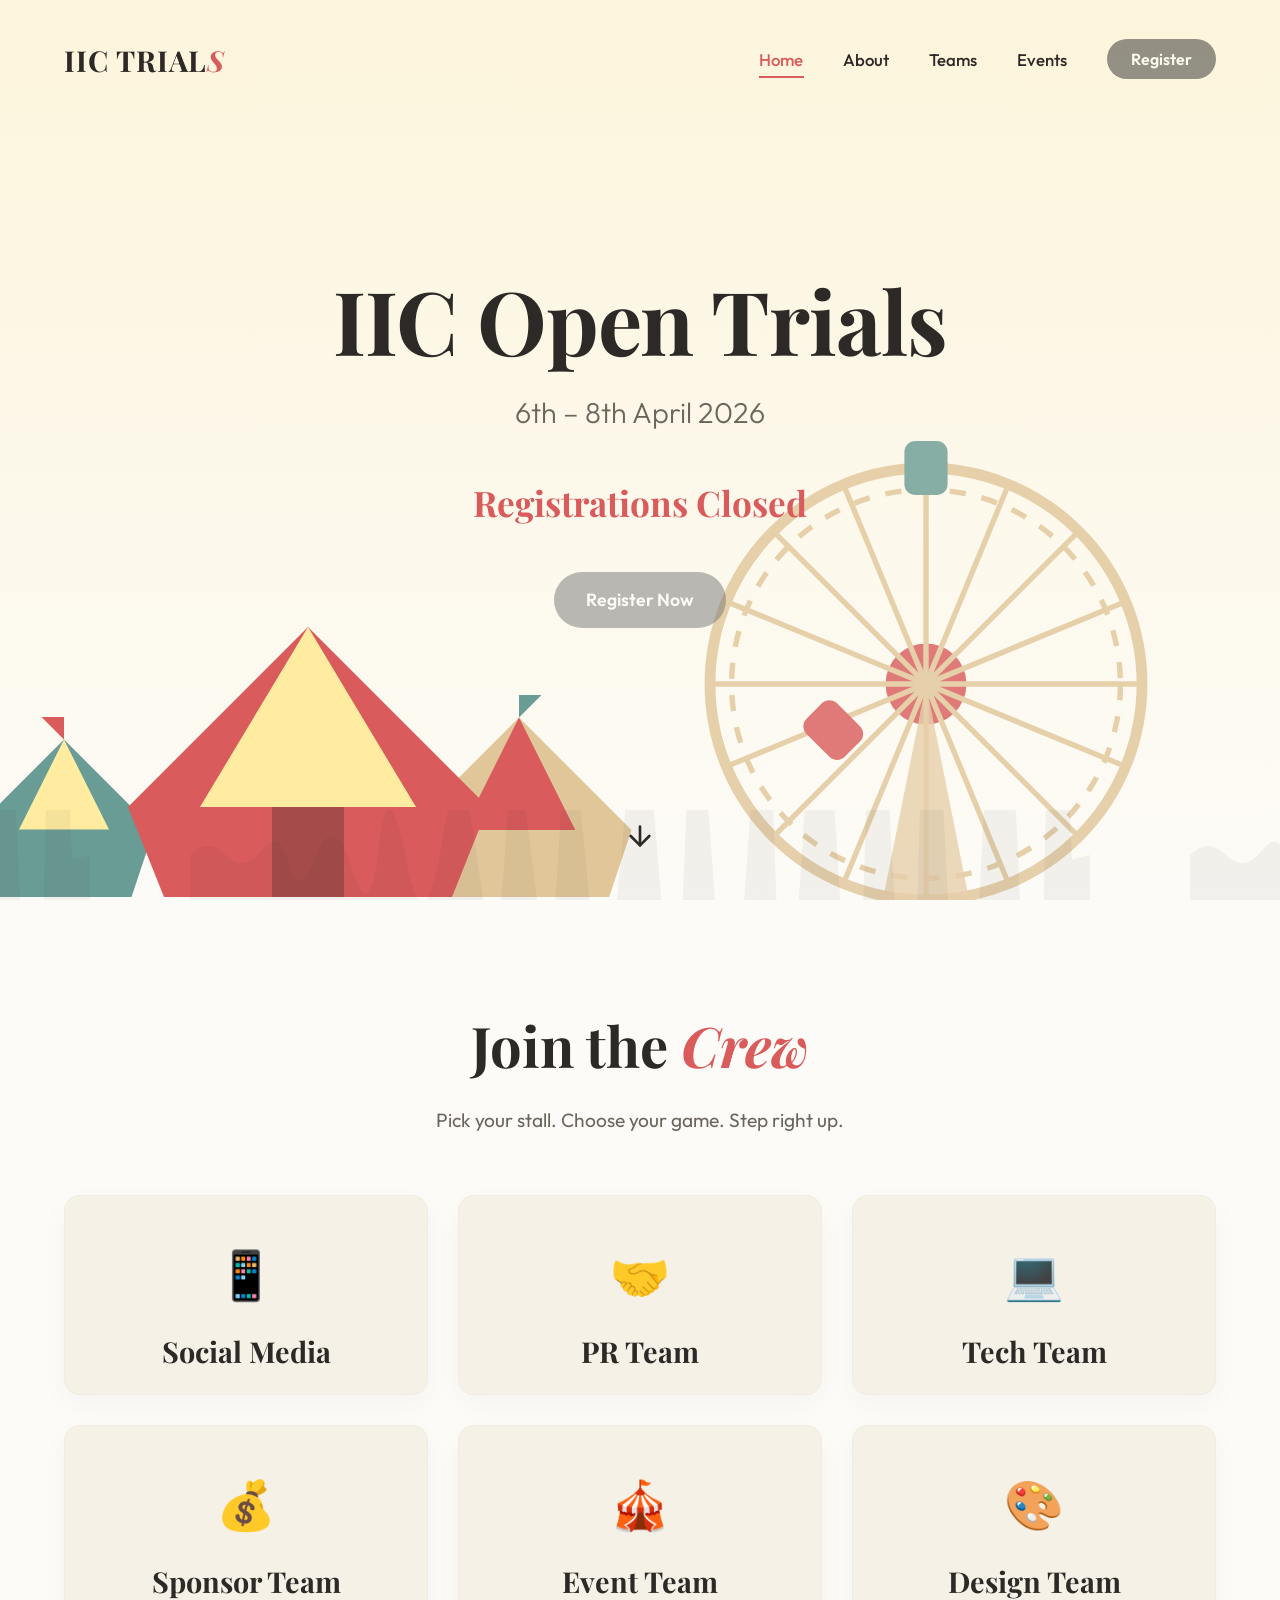
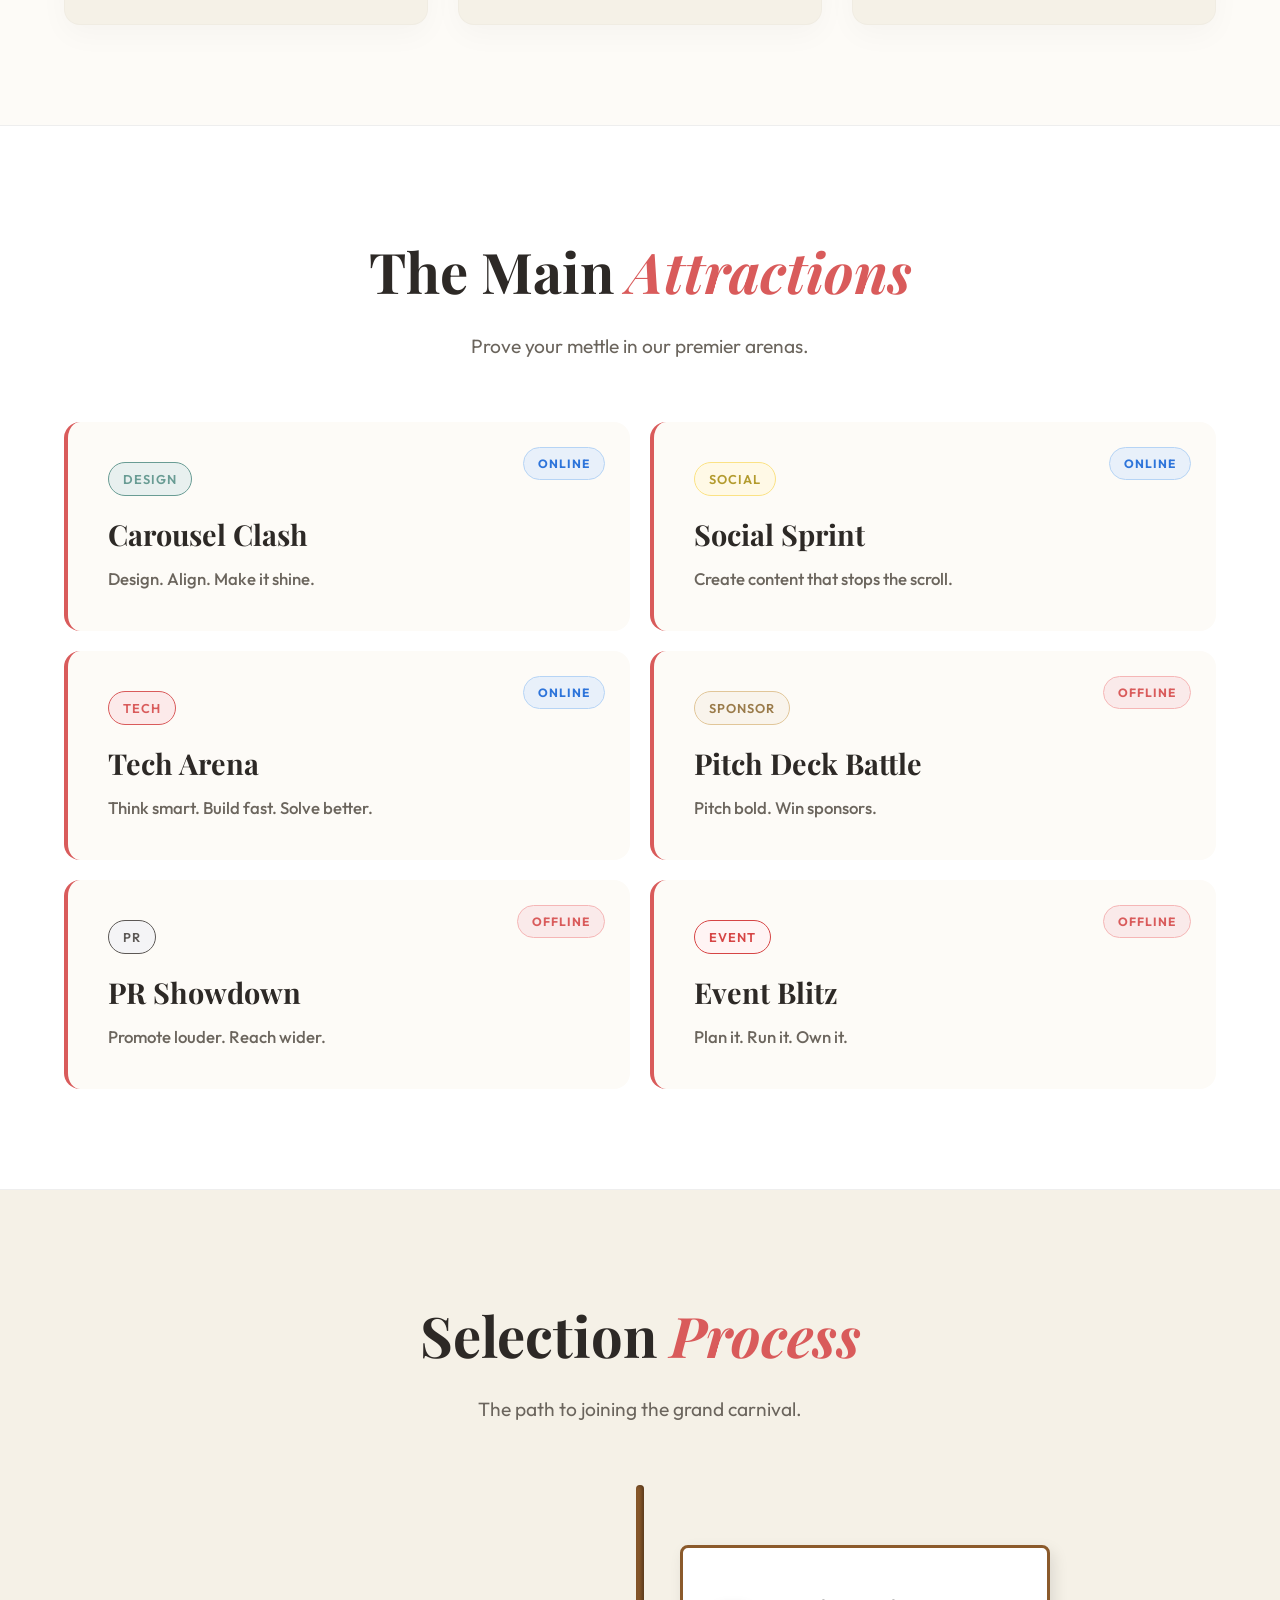
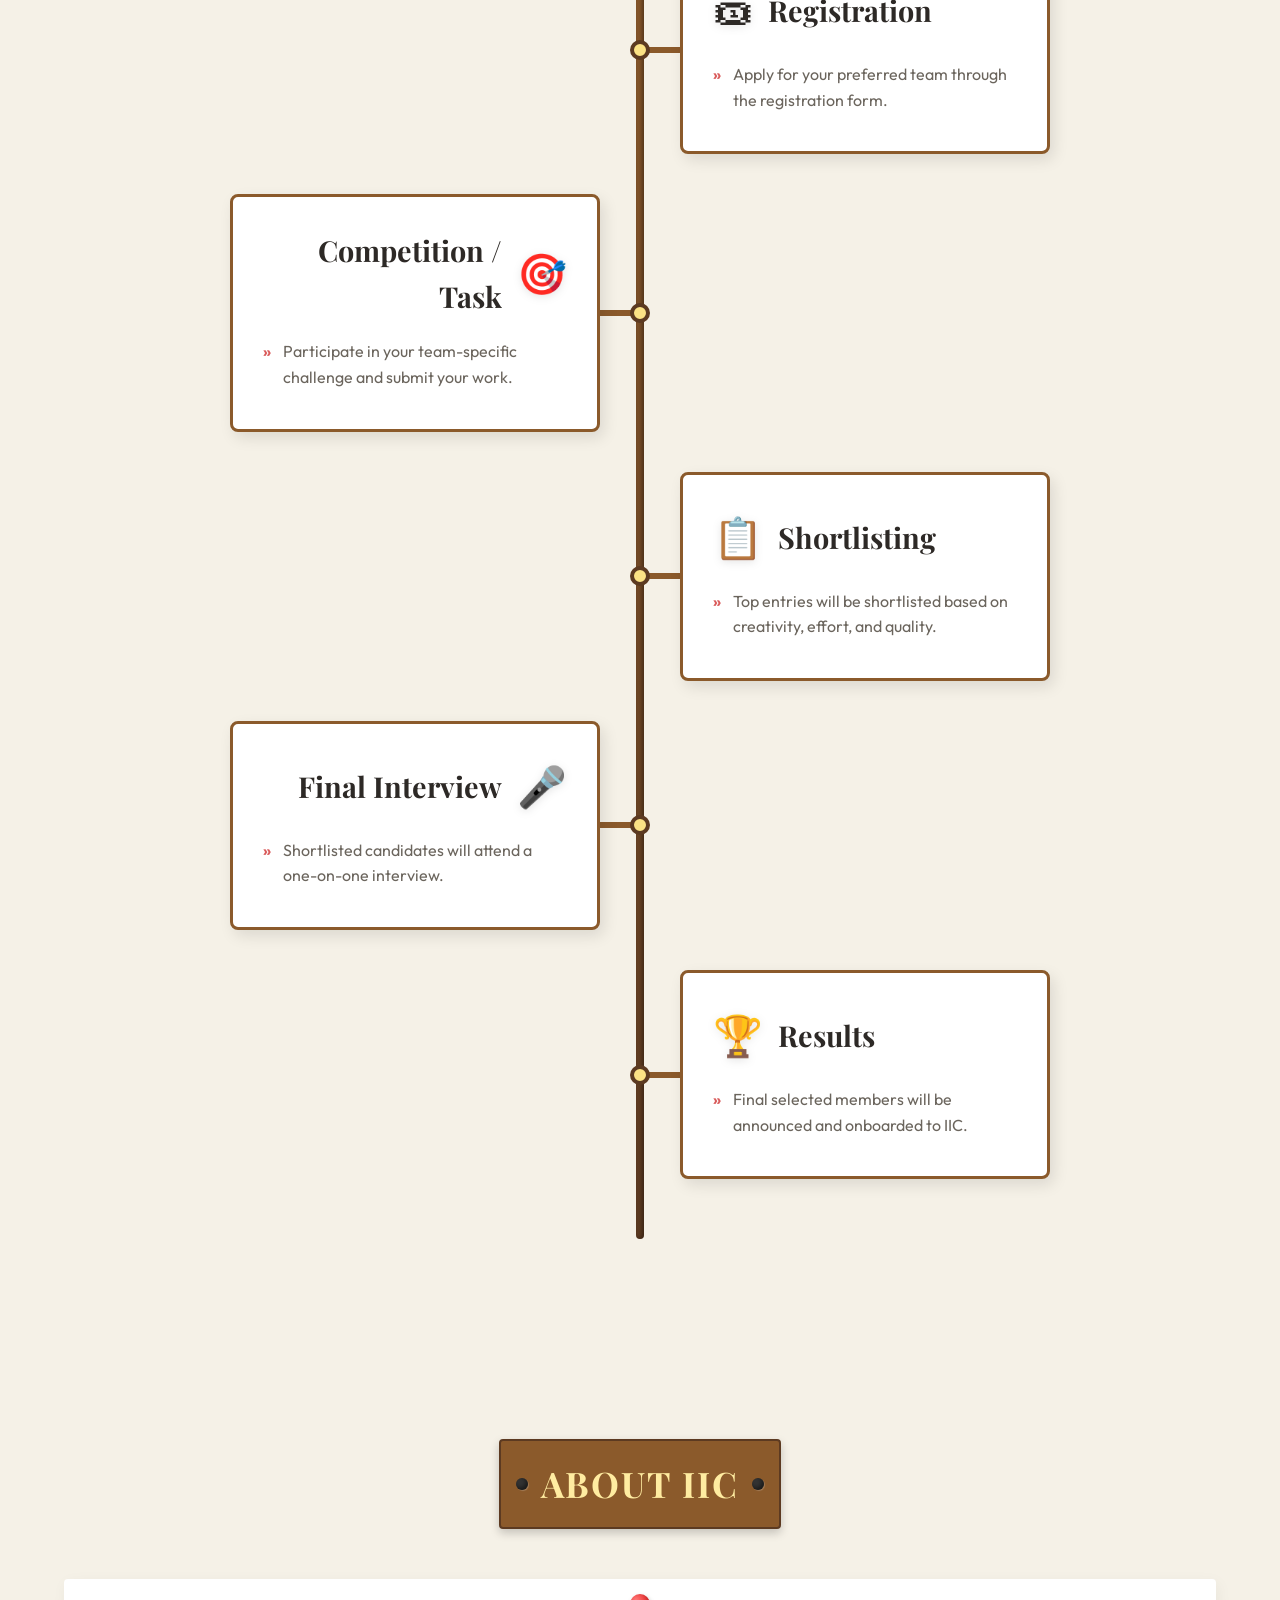
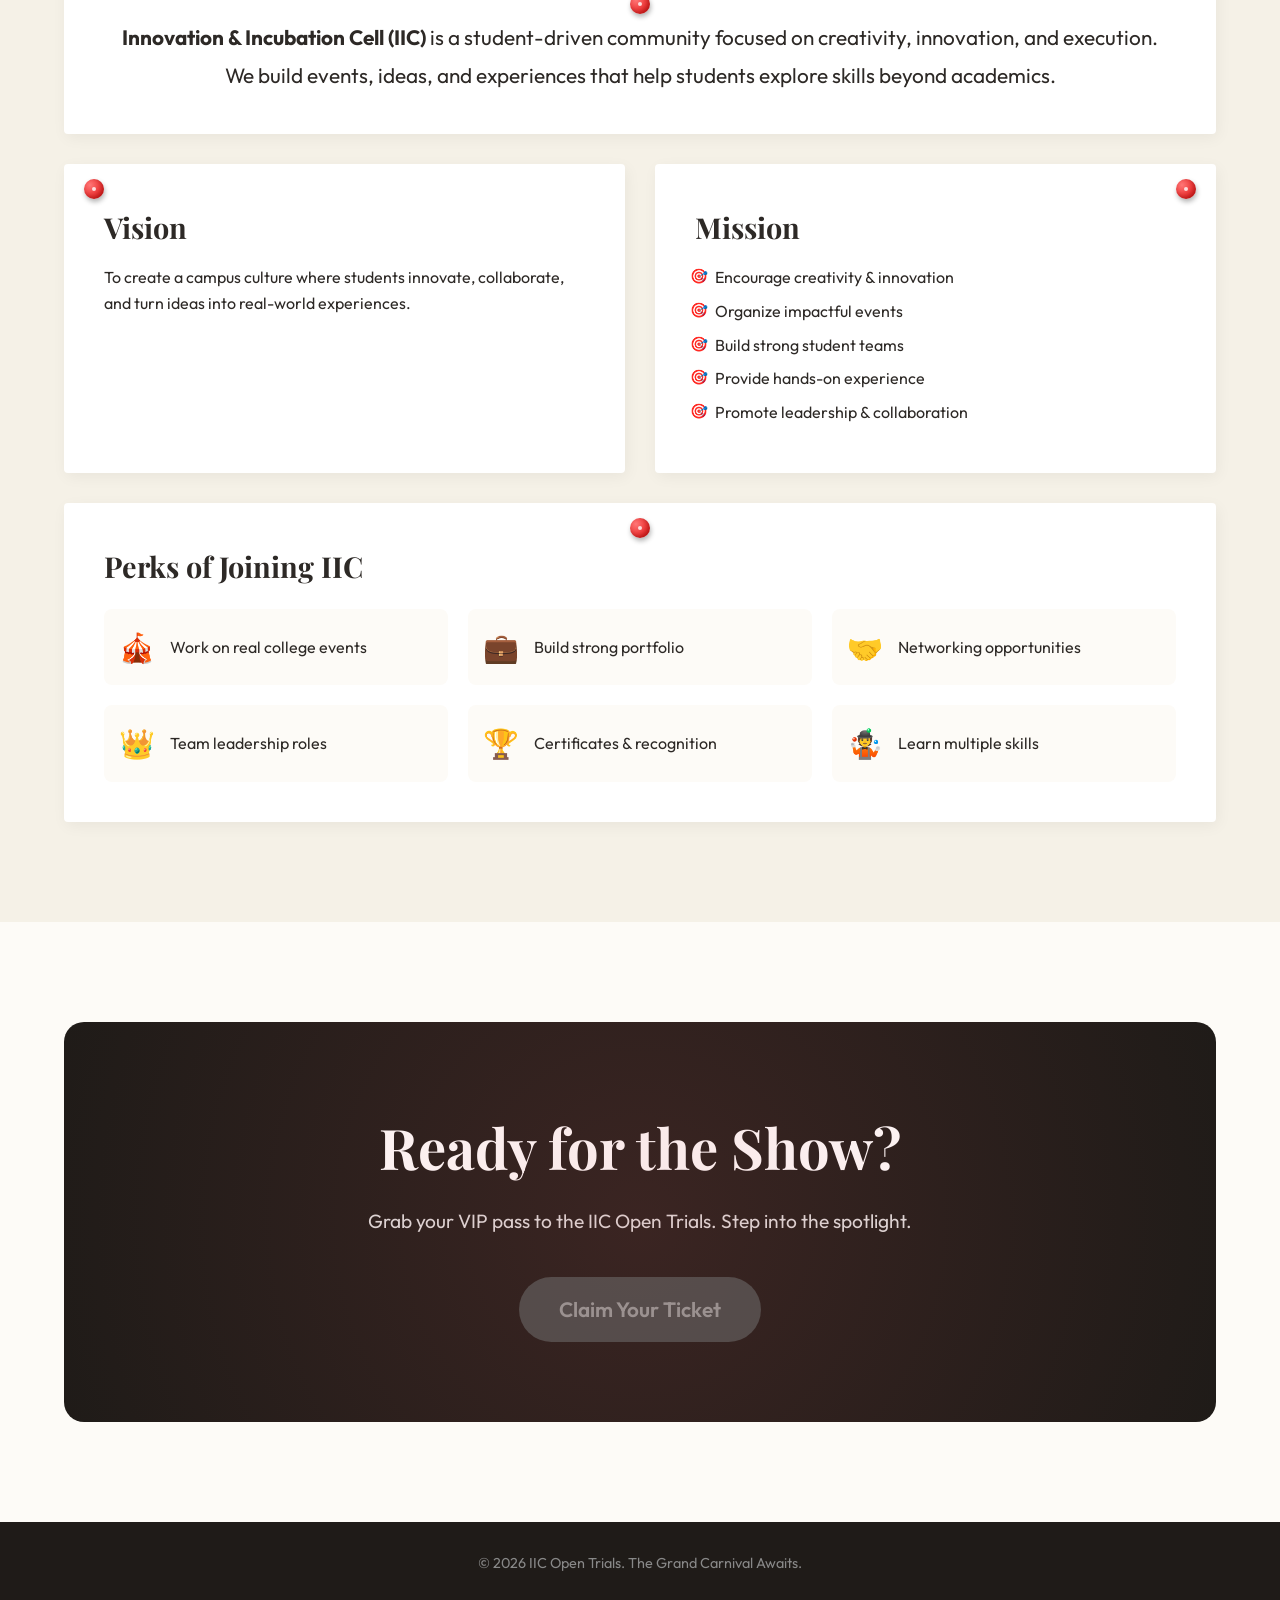
==== commit 92cb71ec: "feat: add event mode badges and date details to event cards" ====
--- a/index.html
+++ b/index.html
@@ -288,6 +288,7 @@
 
         <!-- Carousel Clash -->
         <div class="event-card">
+          <span class="badge-mode mode-online">Online</span>
           <div class="card-visible">
             <span class="badge badge-design">Design</span>
             <h3>Carousel Clash</h3>
@@ -295,6 +296,10 @@
           </div>
           <div class="card-rules-wrapper">
             <div class="card-rules">
+              <div class="event-dates">
+                <p><strong>Start Date:</strong> 6th April</p>
+                <p><strong>Submission Deadline:</strong> 7th April</p>
+              </div>
               <h4>Rules:</h4>
               <ul>
                 <li>Size: Instagram 4:5</li>
@@ -310,6 +315,7 @@
 
         <!-- Social Sprint -->
         <div class="event-card">
+          <span class="badge-mode mode-online">Online</span>
           <div class="card-visible">
             <span class="badge badge-social">Social</span>
             <h3>Social Sprint</h3>
@@ -317,6 +323,10 @@
           </div>
           <div class="card-rules-wrapper">
             <div class="card-rules">
+              <div class="event-dates">
+                <p><strong>Start Date:</strong> 6th April</p>
+                <p><strong>Submission Deadline:</strong> 7th April</p>
+              </div>
               <h4>Rules:</h4>
               <ul>
                 <li>Mode: Online submission</li>
@@ -333,6 +343,7 @@
 
         <!-- Tech Arena -->
         <div class="event-card">
+          <span class="badge-mode mode-online">Online</span>
           <div class="card-visible">
             <span class="badge badge-tech">Tech</span>
             <h3>Tech Arena</h3>
@@ -340,6 +351,10 @@
           </div>
           <div class="card-rules-wrapper">
             <div class="card-rules">
+              <div class="event-dates">
+                <p><strong>Start Date:</strong> 6th April</p>
+                <p><strong>Submission Deadline:</strong> 7th April</p>
+              </div>
               <h4>Rules:</h4>
               <ul>
                 <li>Solve given problem / idea</li>
@@ -354,6 +369,7 @@
 
         <!-- Pitch Deck Battle -->
         <div class="event-card">
+          <span class="badge-mode mode-offline">Offline</span>
           <div class="card-visible">
             <span class="badge badge-sponsor">Sponsor</span>
             <h3>Pitch Deck Battle</h3>
@@ -361,6 +377,9 @@
           </div>
           <div class="card-rules-wrapper">
             <div class="card-rules">
+              <div class="event-dates">
+                <p><strong>Date:</strong> 6th April</p>
+              </div>
               <h4>Rules:</h4>
               <ul>
                 <li>Max 5 slides pitch deck</li>
@@ -375,6 +394,7 @@
 
         <!-- PR Showdown -->
         <div class="event-card">
+          <span class="badge-mode mode-offline">Offline</span>
           <div class="card-visible">
             <span class="badge badge-pr">PR</span>
             <h3>PR Showdown</h3>
@@ -382,6 +402,9 @@
           </div>
           <div class="card-rules-wrapper">
             <div class="card-rules">
+              <div class="event-dates">
+                <p><strong>Date:</strong> 7th April</p>
+              </div>
               <h4>Rules:</h4>
               <ul>
                 <li>Create promotion strategy</li>
@@ -396,6 +419,7 @@
 
         <!-- Event Blitz -->
         <div class="event-card">
+          <span class="badge-mode mode-offline">Offline</span>
           <div class="card-visible">
             <span class="badge badge-event">Event</span>
             <h3>Event Blitz</h3>
@@ -403,6 +427,9 @@
           </div>
           <div class="card-rules-wrapper">
             <div class="card-rules">
+              <div class="event-dates">
+                <p><strong>Date:</strong> 7th April</p>
+              </div>
               <h4>Rules:</h4>
               <ul>
                 <li>Plan one college event</li>
--- a/style.css
+++ b/style.css
@@ -698,6 +698,49 @@
   border: 1px solid #D64545;
 }
 
+.badge-mode {
+  position: absolute;
+  top: 25px;
+  right: 25px;
+  font-size: 0.75rem;
+  font-weight: 700;
+  padding: 6px 14px;
+  border-radius: 30px;
+  text-transform: uppercase;
+  letter-spacing: 1px;
+  z-index: 5;
+}
+
+.mode-online {
+  background-color: #E8F0FA;
+  color: #2D74DA;
+  border: 1px solid #B6D4F5;
+}
+
+.mode-offline {
+  background-color: #FAEAEA;
+  color: #D95B5B;
+  border: 1px solid #F5B6B6;
+}
+
+.event-dates {
+  margin-top: 5px;
+  margin-bottom: 15px;
+  padding-bottom: 15px;
+  border-bottom: 1px dashed rgba(0,0,0,0.1);
+}
+
+.event-dates p {
+  font-size: 0.95rem;
+  color: var(--text-main);
+  margin-bottom: 6px;
+}
+
+.event-dates strong {
+  font-weight: 600;
+  color: var(--color-red);
+}
+
 .event-card h3 {
   font-family: var(--font-heading);
   font-size: 1.8rem;
